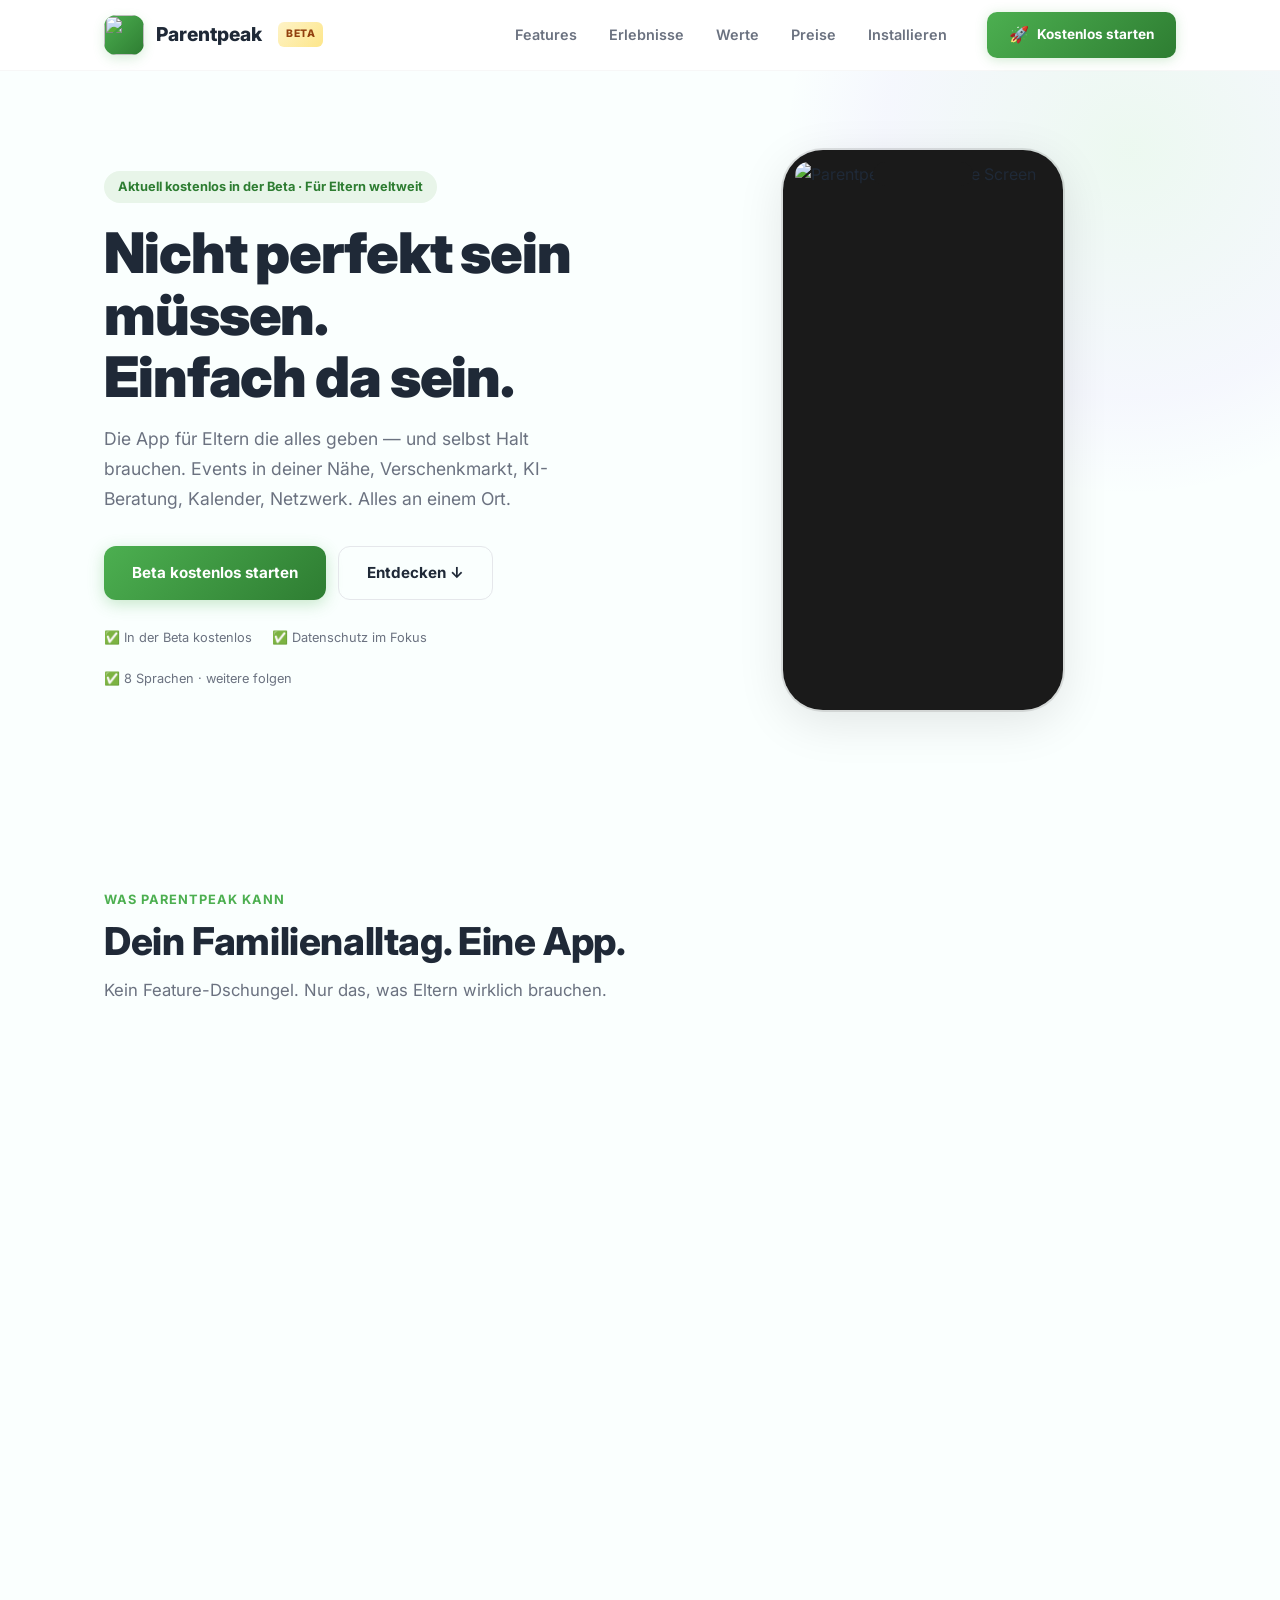
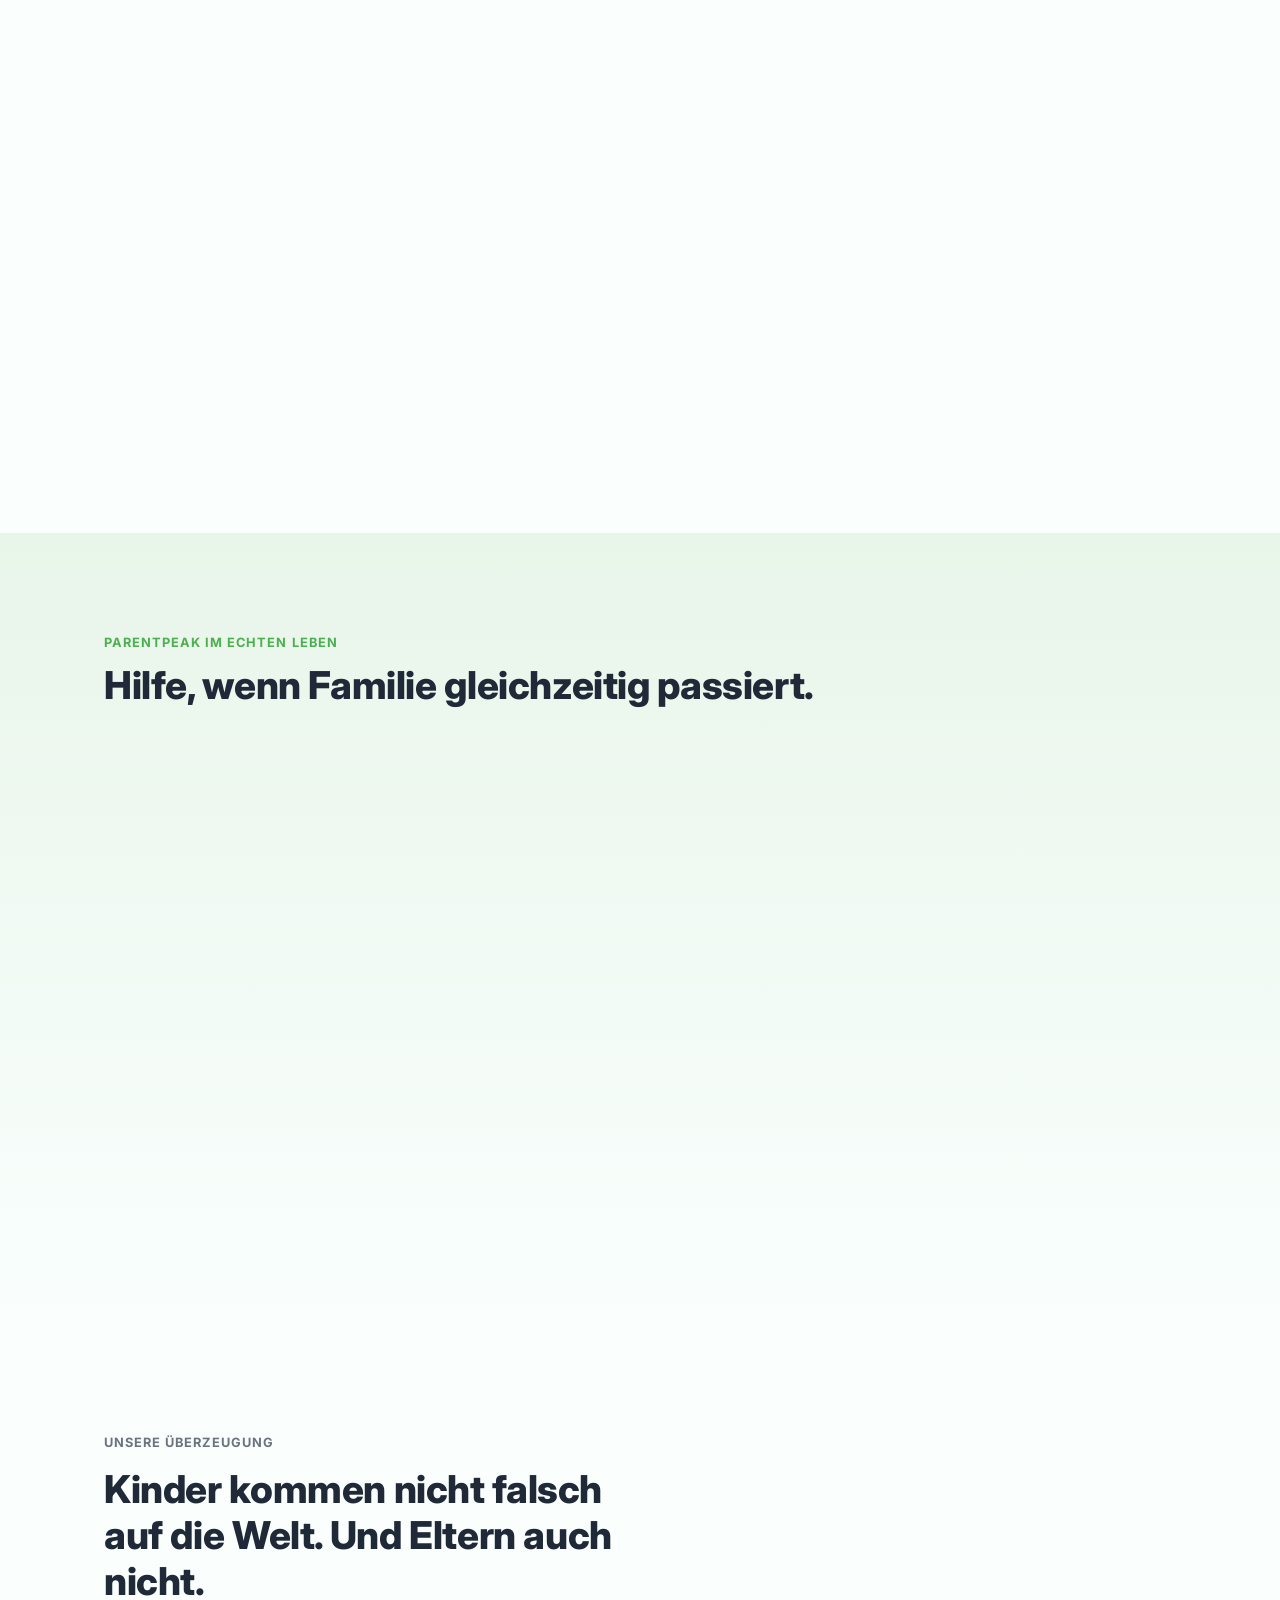
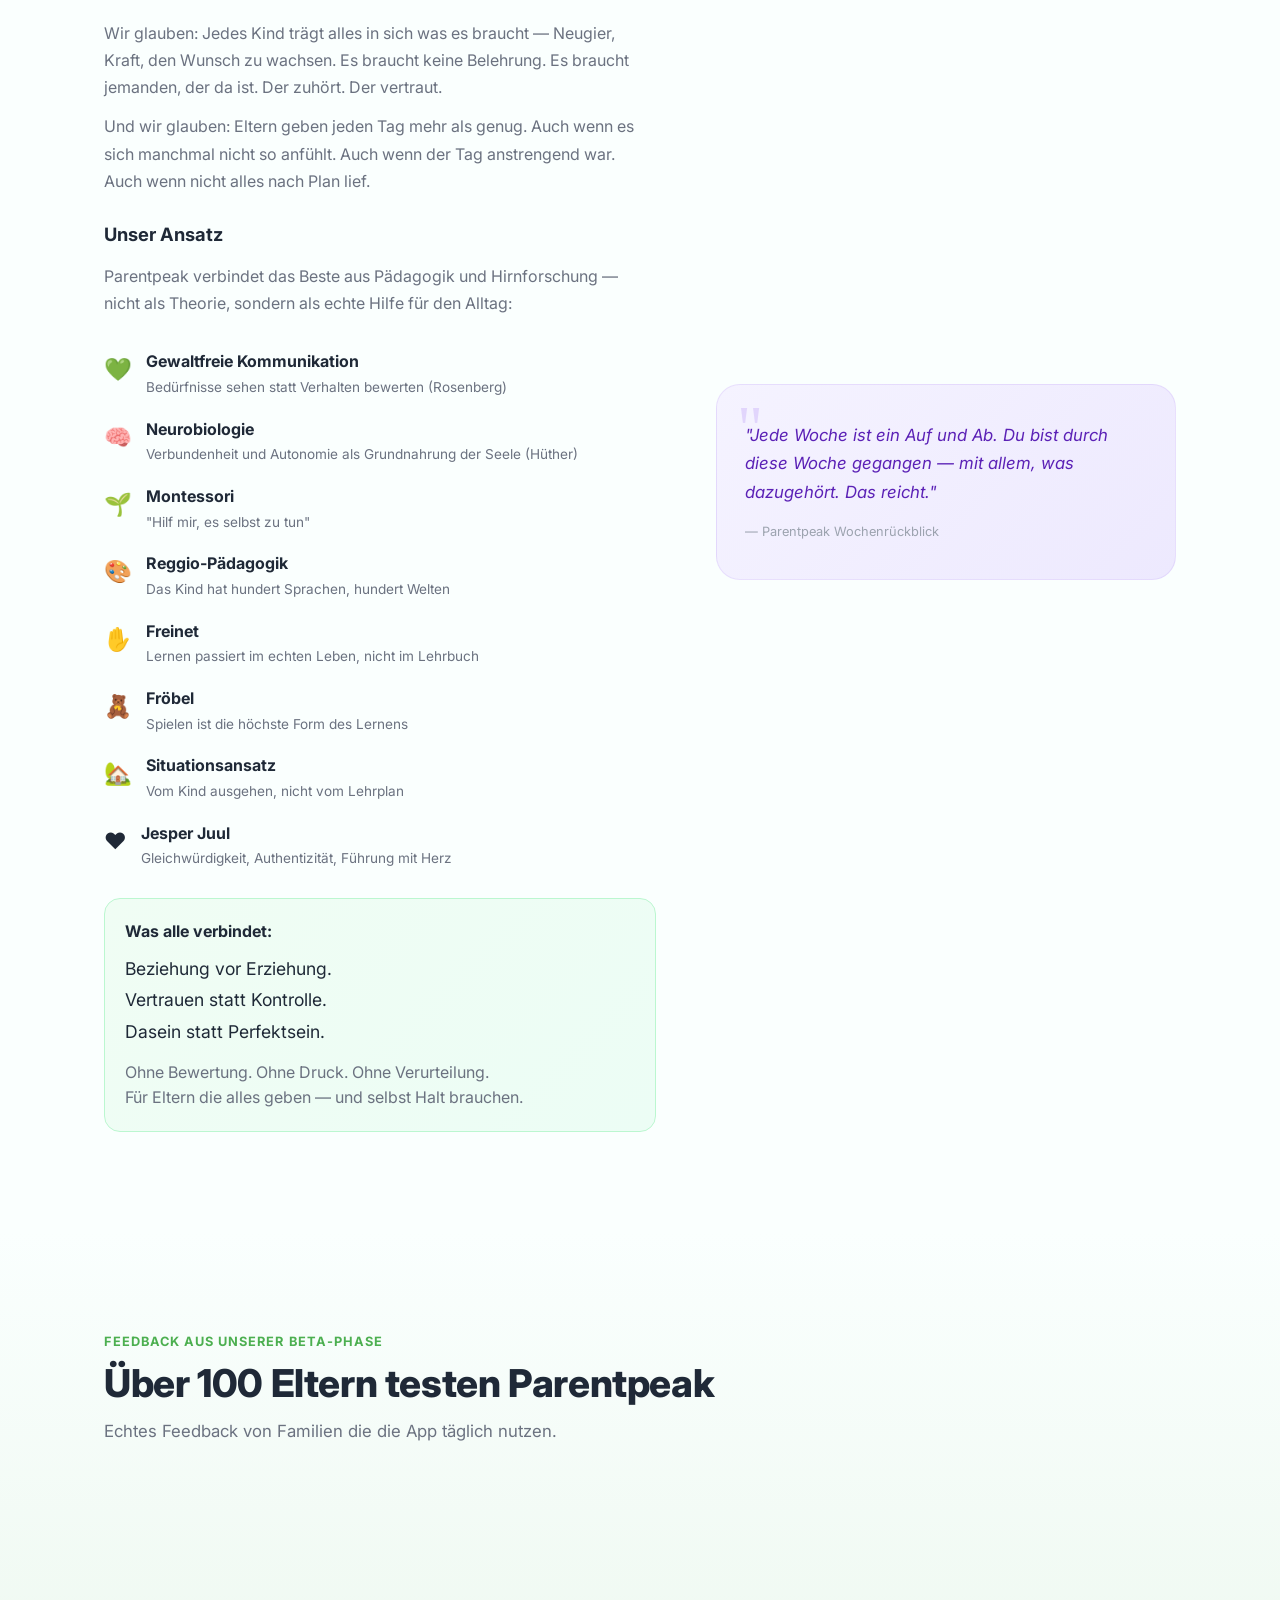
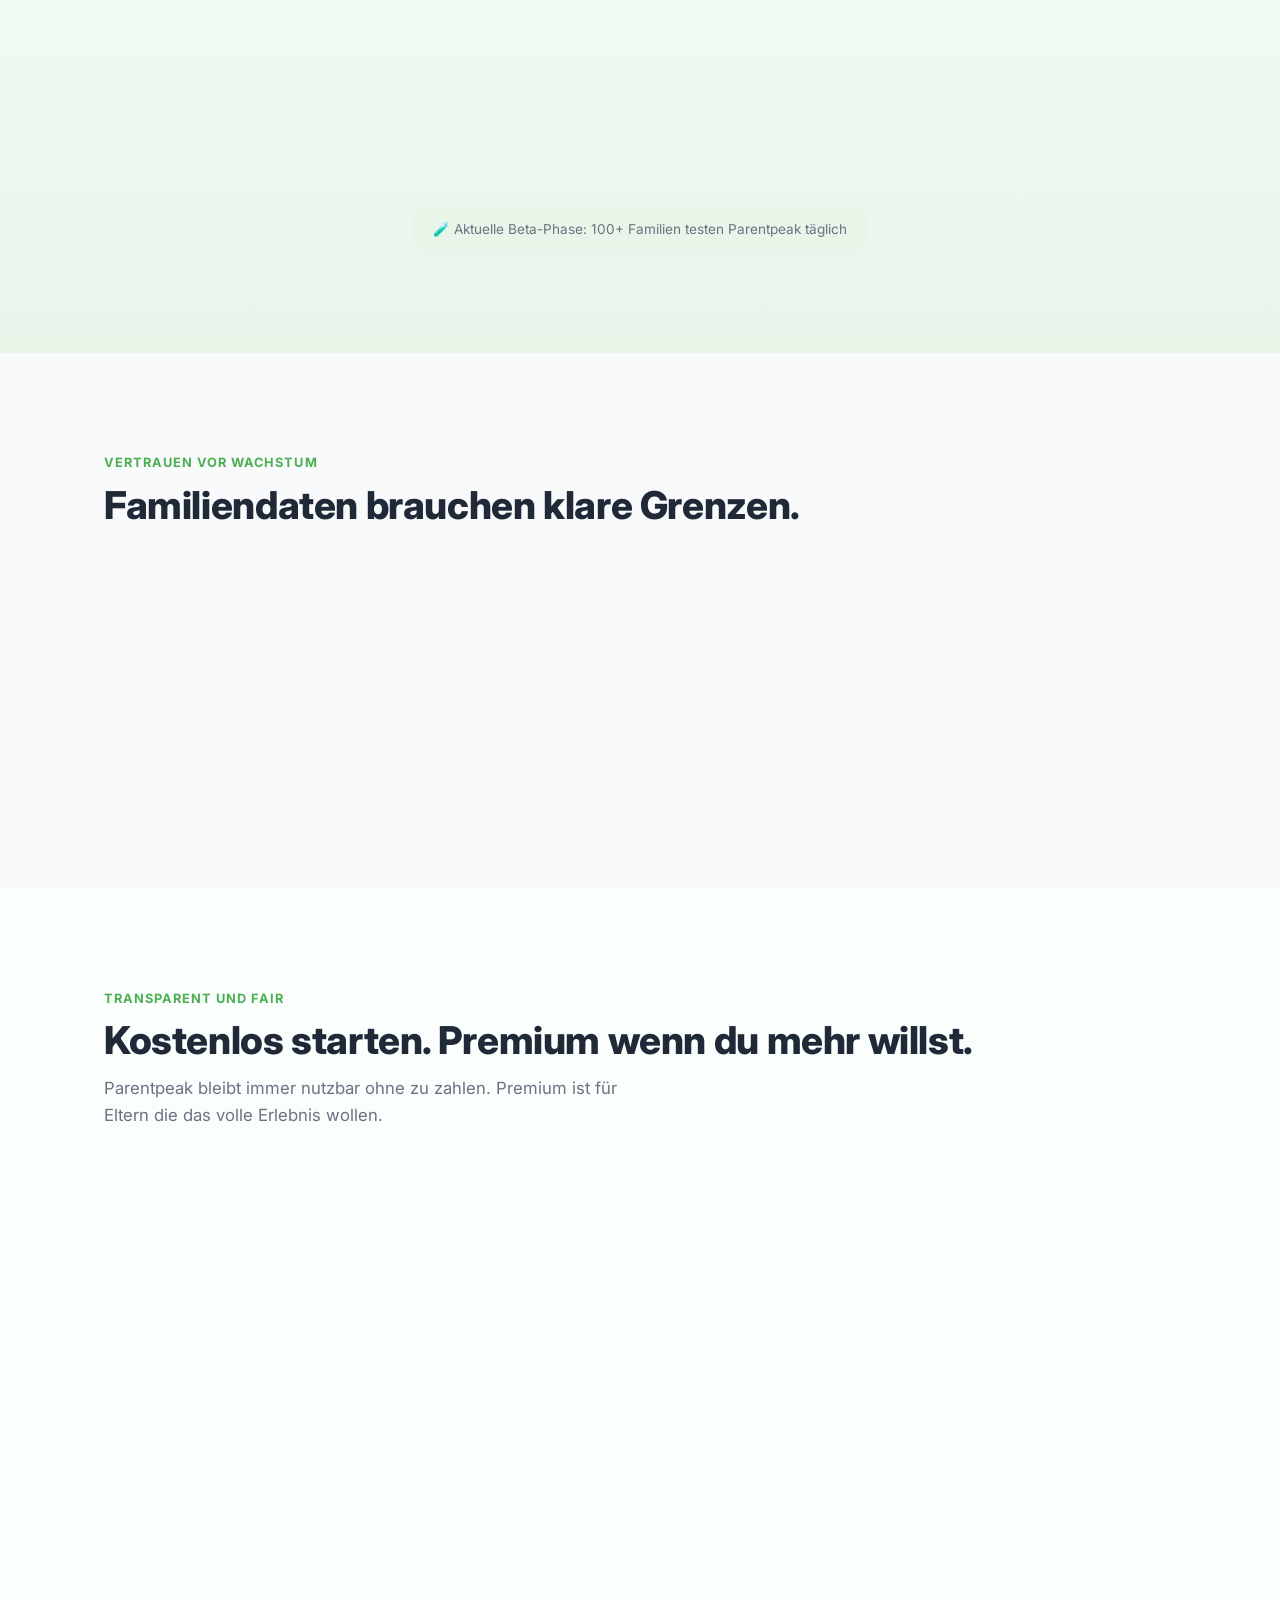
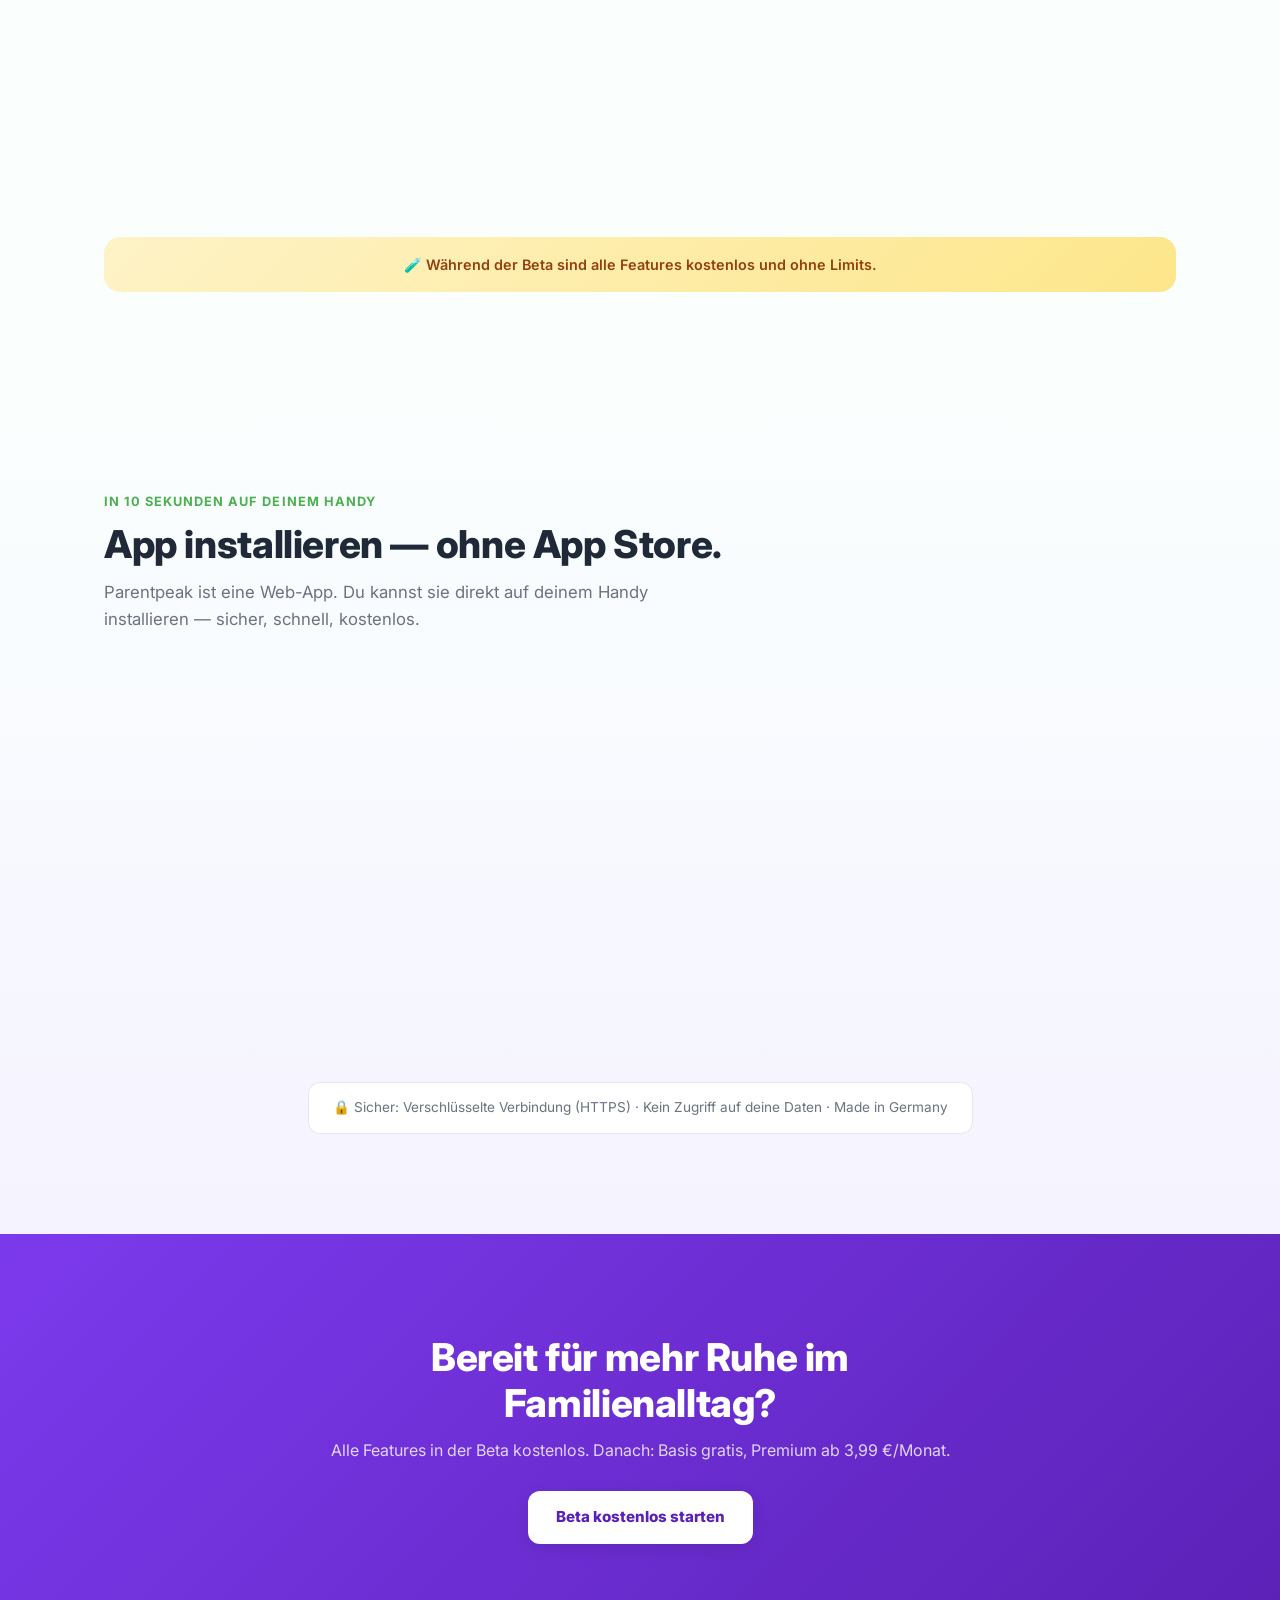
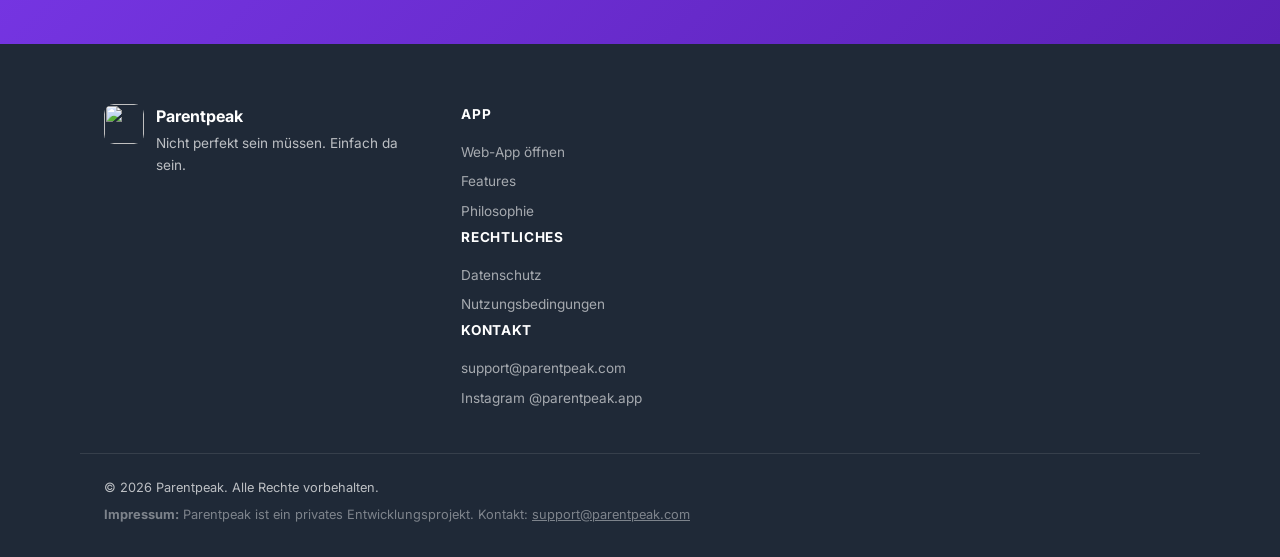
==== index.html @ d7c01f4b "content: 8 languages, add Ruhe & Rituale feature, drop Anbieter plan - Languages: 28 -> 8 (with 'wei" ====
<!DOCTYPE html>
<html lang="de">
<head>
  <meta charset="UTF-8">
  <meta name="viewport" content="width=device-width, initial-scale=1.0">
  <meta name="theme-color" content="#4CAF50">
  <meta name="description" content="Parentpeak — die App für Eltern. Events in deiner Nähe, Verschenkmarkt, KI-Beratung, Kalender und mehr. Aktuell kostenlos in der Beta.">
  <meta property="og:type" content="website">
  <meta property="og:locale" content="de_DE">
  <meta property="og:title" content="Parentpeak — Nicht perfekt sein müssen. Einfach da sein.">
  <meta property="og:description" content="Events in deiner Nähe, Verschenkmarkt, KI-Beratung, Kalender und mehr. Aktuell kostenlos in der Beta.">
  <meta property="og:url" content="https://parentpeak.com/">
  <meta property="og:image" content="https://parentpeak.com/assets/og-image.png">
  <meta property="og:image:width" content="1200">
  <meta property="og:image:height" content="630">
  <meta name="twitter:card" content="summary_large_image">
  <meta name="twitter:title" content="Parentpeak — Nicht perfekt sein müssen. Einfach da sein.">
  <meta name="twitter:description" content="Die App für Eltern. Events, Verschenkmarkt, KI-Beratung, Kalender. Kostenlos in der Beta.">
  <meta name="twitter:image" content="https://parentpeak.com/assets/og-image.png">
  <link rel="canonical" href="https://parentpeak.com/">
  <link rel="icon" href="assets/app-icon.png?v=3">
  <link rel="apple-touch-icon" href="assets/app-icon.png?v=3">
  <link rel="preconnect" href="https://fonts.googleapis.com">
  <link rel="preconnect" href="https://fonts.gstatic.com" crossorigin>
  <link rel="preload" href="https://fonts.googleapis.com/css2?family=Inter:wght@400;500;600;700;800;900&display=swap" as="style">
  <link href="https://fonts.googleapis.com/css2?family=Inter:wght@400;500;600;700;800;900&display=swap" rel="stylesheet">
  <link rel="stylesheet" href="style.css">
  <title>Parentpeak — Nicht perfekt sein müssen. Einfach da sein.</title>

  <!-- Structured Data: SoftwareApplication -->
  <script type="application/ld+json">
  {
    "@context": "https://schema.org",
    "@type": "SoftwareApplication",
    "name": "Parentpeak",
    "applicationCategory": "LifestyleApplication",
    "operatingSystem": "iOS, Android, Web",
    "offers": {
      "@type": "Offer",
      "price": "0",
      "priceCurrency": "EUR",
      "description": "In der Beta kostenlos"
    },
    "description": "Die App für Eltern — Events, Verschenkmarkt, KI-Beratung, Kalender, Netzwerk. Pädagogisch fundiert, in 8 Sprachen (weitere folgen).",
    "url": "https://parentpeak.com",
    "author": {
      "@type": "Person",
      "name": "Fatih Bucak"
    },
    "datePublished": "2026-01-01",
    "inLanguage": ["de", "en", "tr", "ku"],
    "screenshot": "https://parentpeak.com/assets/app-home.png"
  }
  </script>

  <!-- Structured Data: Organization -->
  <script type="application/ld+json">
  {
    "@context": "https://schema.org",
    "@type": "Organization",
    "name": "Parentpeak",
    "url": "https://parentpeak.com",
    "logo": "https://parentpeak.com/assets/app-icon.png",
    "contactPoint": {
      "@type": "ContactPoint",
      "email": "support@parentpeak.com",
      "contactType": "customer support"
    },
    "sameAs": [
      "https://instagram.com/parentpeak.app"
    ]
  }
  </script>
</head>
<body>
  <!-- Skip-Link for Accessibility -->
  <a href="#main-content" class="skip-link">Zum Inhalt springen</a>

  <!-- Noscript Fallback -->
  <noscript>
    <div class="noscript-banner">
      Diese Seite funktioniert am besten mit aktiviertem JavaScript. Alle Inhalte sind aber auch ohne JS sichtbar.
    </div>
  </noscript>

  <!-- Navigation -->
  <header class="nav" role="banner">
    <div class="nav-inner">
      <a href="#" class="nav-logo" aria-label="Parentpeak — Startseite">
        <div class="logo-icon">
          <img src="assets/app-icon.png" alt="" width="40" height="40" aria-hidden="true">
        </div>
        <span>Parentpeak</span>
        <span class="beta-badge" aria-label="Beta-Version">Beta</span>
      </a>
      <nav class="nav-links" aria-label="Hauptnavigation">
        <a href="#features">Features</a>
        <a href="#testimonials">Erlebnisse</a>
        <a href="#philosophie">Werte</a>
        <a href="#pricing">Preise</a>
        <a href="#installieren">Installieren</a>
      </nav>
      <div class="nav-actions">
        <a href="https://parentpeak.de" class="nav-cta" target="_blank" rel="noopener">
          <span class="cta-icon" aria-hidden="true">🚀</span>
          <span>Kostenlos starten</span>
        </a>
      </div>
      <button class="nav-toggle" aria-label="Menü öffnen" aria-expanded="false" aria-controls="mobile-menu">
        <span></span><span></span><span></span>
      </button>
    </div>
  </header>

  <!-- Mobile Menu -->
  <div class="mobile-menu" id="mobile-menu" role="navigation" aria-label="Mobile Navigation">
    <a href="#features">Features</a>
    <a href="#testimonials">Erlebnisse</a>
    <a href="#philosophie">Werte</a>
    <a href="#pricing">Preise</a>
    <a href="https://parentpeak.de" class="button button-primary" target="_blank" rel="noopener">
      <span aria-hidden="true">🚀</span>
      <span>Kostenlos starten</span>
    </a>
  </div>

  <!-- Main Content -->
  <main id="main-content">

  <!-- Hero -->
  <section class="hero" aria-labelledby="hero-heading">
    <div class="hero-bg" aria-hidden="true"></div>
    <div class="container hero-content">
      <div class="hero-text">
        <p class="hero-badge">Aktuell kostenlos in der Beta &middot; Für Eltern weltweit</p>
        <h1 id="hero-heading">Nicht perfekt sein müssen.<br>Einfach da sein.</h1>
        <p class="hero-sub">Die App für Eltern die alles geben — und selbst Halt brauchen. Events in deiner Nähe, Verschenkmarkt, KI-Beratung, Kalender, Netzwerk. Alles an einem Ort.</p>
        <div class="hero-buttons">
          <a href="https://parentpeak.de" class="button button-primary" target="_blank" rel="noopener">Beta kostenlos starten</a>
          <a href="#features" class="button button-ghost">Entdecken ↓</a>
        </div>
        <div class="hero-trust" aria-label="Vertrauens-Merkmale">
          <span>✅ In der Beta kostenlos</span>
          <span>✅ Datenschutz im Fokus</span>
          <span>✅ 8 Sprachen · weitere folgen</span>
        </div>
      </div>
      <div class="hero-visual">
        <div class="phone-mockup" aria-hidden="true">
          <div class="phone-notch"></div>
          <img src="assets/app-home.png" alt="Parentpeak App Home Screen" loading="eager" width="256" height="512">
        </div>
      </div>
    </div>
  </section>

  <!-- Features -->
  <section id="features" class="features" aria-labelledby="features-heading">
    <div class="container">
      <p class="section-eyebrow">Was Parentpeak kann</p>
      <h2 class="section-title" id="features-heading">Dein Familienalltag. Eine App.</h2>
      <p class="section-sub">Kein Feature-Dschungel. Nur das, was Eltern wirklich brauchen.</p>
      <div class="features-grid" role="list">
        <div class="feature-card feature-card--highlight" data-anim role="listitem">
          <div class="feature-icon" aria-hidden="true">🎉</div>
          <h3>Events & Aktivitäten</h3>
          <p>Echte Familien-Events in deiner Nähe — KI-gesteuert, standortbasiert, mit Entfernungsanzeige. Theater, Kurse, Spielplatz-Treffs.</p>
        </div>
        <div class="feature-card feature-card--highlight" data-anim role="listitem">
          <div class="feature-icon" aria-hidden="true">🎁</div>
          <h3>Verschenkmarkt</h3>
          <p>Kindersachen verschenken statt wegwerfen. Solidarisch, lokal, mit KI-Bilderkennung. Eltern helfen Eltern.</p>
        </div>
        <div class="feature-card" data-anim role="listitem">
          <div class="feature-icon" aria-hidden="true">🤖</div>
          <h3>KI-Elternberatung</h3>
          <p>Integrativer pädagogischer Ansatz: Hüther, GfK, Montessori, Reggio, Freinet, Fröbel und mehr.</p>
        </div>
        <div class="feature-card feature-card--highlight" data-anim role="listitem">
          <div class="feature-icon" aria-hidden="true">🌱</div>
          <h3>Impulse & Entwicklung</h3>
          <p>Tägliche Eltern-Impulse, Entwicklungs-Check für jedes Alter, Experten-Bibliothek mit Kathy Weber, Hüther & Co.</p>
        </div>
        <div class="feature-card" data-anim role="listitem">
          <div class="feature-icon" aria-hidden="true">🌙</div>
          <h3>Ruhe & Rituale</h3>
          <p>Sanfte Abendrituale, ein ruhiger Timer, eine Gute-Nacht-Geschichte und der Wochenrückblick — Momente zum Durchatmen.</p>
        </div>
        <div class="feature-card" data-anim role="listitem">
          <div class="feature-icon" aria-hidden="true">📅</div>
          <h3>Familienkalender</h3>
          <p>Termine, Feiertage, Schulferien — alles auf einen Blick. Mit Smart-Erinnerungen.</p>
        </div>
        <div class="feature-card" data-anim role="listitem">
          <div class="feature-icon" aria-hidden="true">🍳</div>
          <h3>Familien-Küche</h3>
          <p>Altersgerechte Rezepte per 1-Tap generiert. Mit Einkaufsliste und Kinder-Hits.</p>
        </div>
        <div class="feature-card" data-anim role="listitem">
          <div class="feature-icon" aria-hidden="true">👫</div>
          <h3>Eltern-Netzwerk</h3>
          <p>Spielfreunde finden, Kontakte knüpfen, gemeinsam wachsen. In deiner Nähe.</p>
        </div>
        <div class="feature-card" data-anim role="listitem">
          <div class="feature-icon" aria-hidden="true">💰</div>
          <h3>Familien-Geld</h3>
          <p>Kindergeld, Wohngeld, BuT — welche Leistungen stehen euch zu? Dein Wegweiser.</p>
        </div>
        <div class="feature-card" data-anim role="listitem">
          <div class="feature-icon" aria-hidden="true">📋</div>
          <h3>Familien-Zentrale</h3>
          <p>Einkaufsliste, To-do, Kind-Dossier. Organisation ohne Stress — in 3 Sekunden.</p>
        </div>
      </div>
    </div>
  </section>

  <!-- Alltag Section -->
  <section class="alltag" aria-labelledby="alltag-heading">
    <div class="container">
      <p class="section-eyebrow">Parentpeak im echten Leben</p>
      <h2 class="section-title" id="alltag-heading">Hilfe, wenn Familie gleichzeitig passiert.</h2>
      <div class="alltag-timeline" role="list">
        <div class="alltag-item" data-anim role="listitem">
          <div class="alltag-time">07:15</div>
          <div class="alltag-content">
            <h3>Der Morgen ist voll.</h3>
            <p>Kalender zeigt wer wohin muss. Einkaufsliste ist schon fertig. Pack-Reminder erinnert an die Schwimmsachen.</p>
          </div>
        </div>
        <div class="alltag-item" data-anim role="listitem">
          <div class="alltag-time">15:30</div>
          <div class="alltag-content">
            <h3>"Mama, warum darf ich das nicht?"</h3>
            <p>KI-Chat gibt dir in 10 Sekunden einen pädagogisch fundierten Satz den du so sagen kannst. Ohne Googlen, ohne schlechtes Gewissen.</p>
          </div>
        </div>
        <div class="alltag-item" data-anim role="listitem">
          <div class="alltag-time">18:00</div>
          <div class="alltag-content">
            <h3>"Was kochen wir?"</h3>
            <p>1 Tap → ein Rezept das dein 3-Jähriger isst. Mit Zutaten die du schon hast. In 25 Minuten fertig.</p>
          </div>
        </div>
        <div class="alltag-item" data-anim role="listitem">
          <div class="alltag-time">21:00</div>
          <div class="alltag-content">
            <h3>Kind schläft. Du atmest aus.</h3>
            <p>Wochenrückblick: Wie war deine Woche? Was lief gut? Die KI gibt dir eine warme, ehrliche Rückmeldung.</p>
          </div>
        </div>
      </div>
    </div>
  </section>

  <!-- Philosophie -->
  <section id="philosophie" class="philosophie" aria-labelledby="philosophie-heading">
    <div class="container philosophie-inner">
      <div class="philosophie-text">
        <p class="section-eyebrow">Unsere Überzeugung</p>
        <h2 id="philosophie-heading">Kinder kommen nicht falsch auf die Welt. Und Eltern auch nicht.</h2>
        <p>Wir glauben: Jedes Kind trägt alles in sich was es braucht — Neugier, Kraft, den Wunsch zu wachsen. Es braucht keine Belehrung. Es braucht jemanden, der da ist. Der zuhört. Der vertraut.</p>
        <p>Und wir glauben: Eltern geben jeden Tag mehr als genug. Auch wenn es sich manchmal nicht so anfühlt. Auch wenn der Tag anstrengend war. Auch wenn nicht alles nach Plan lief.</p>

        <h3 class="philosophie-approach-title">Unser Ansatz</h3>
        <p>Parentpeak verbindet das Beste aus Pädagogik und Hirnforschung — nicht als Theorie, sondern als echte Hilfe für den Alltag:</p>

        <div class="philosophie-values">
          <div class="value-item">
            <span aria-hidden="true">💚</span>
            <div>
              <strong>Gewaltfreie Kommunikation</strong>
              <p>Bedürfnisse sehen statt Verhalten bewerten (Rosenberg)</p>
            </div>
          </div>
          <div class="value-item">
            <span aria-hidden="true">🧠</span>
            <div>
              <strong>Neurobiologie</strong>
              <p>Verbundenheit und Autonomie als Grundnahrung der Seele (Hüther)</p>
            </div>
          </div>
          <div class="value-item">
            <span aria-hidden="true">🌱</span>
            <div>
              <strong>Montessori</strong>
              <p>"Hilf mir, es selbst zu tun"</p>
            </div>
          </div>
          <div class="value-item">
            <span aria-hidden="true">🎨</span>
            <div>
              <strong>Reggio-Pädagogik</strong>
              <p>Das Kind hat hundert Sprachen, hundert Welten</p>
            </div>
          </div>
          <div class="value-item">
            <span aria-hidden="true">✋</span>
            <div>
              <strong>Freinet</strong>
              <p>Lernen passiert im echten Leben, nicht im Lehrbuch</p>
            </div>
          </div>
          <div class="value-item">
            <span aria-hidden="true">🧸</span>
            <div>
              <strong>Fröbel</strong>
              <p>Spielen ist die höchste Form des Lernens</p>
            </div>
          </div>
          <div class="value-item">
            <span aria-hidden="true">🏡</span>
            <div>
              <strong>Situationsansatz</strong>
              <p>Vom Kind ausgehen, nicht vom Lehrplan</p>
            </div>
          </div>
          <div class="value-item">
            <span aria-hidden="true">❤️</span>
            <div>
              <strong>Jesper Juul</strong>
              <p>Gleichwürdigkeit, Authentizität, Führung mit Herz</p>
            </div>
          </div>
        </div>

        <div class="philosophie-summary-box">
          <p class="philosophie-summary-box__title">Was alle verbindet:</p>
          <p class="philosophie-summary-box__body">Beziehung vor Erziehung.<br>Vertrauen statt Kontrolle.<br>Dasein statt Perfektsein.</p>
          <p class="philosophie-summary-box__footer">Ohne Bewertung. Ohne Druck. Ohne Verurteilung.<br>Für Eltern die alles geben — und selbst Halt brauchen.</p>
        </div>
      </div>
      <div class="philosophie-visual">
        <div class="quote-card">
          <p>"Jede Woche ist ein Auf und Ab. Du bist durch diese Woche gegangen — mit allem, was dazugehört. Das reicht."</p>
          <span>— Parentpeak Wochenrückblick</span>
        </div>
      </div>
    </div>
  </section>

  <!-- Testimonials -->
  <section id="testimonials" class="testimonials" aria-labelledby="testimonials-heading">
    <div class="container">
      <p class="section-eyebrow">Feedback aus unserer Beta-Phase</p>
      <h2 class="section-title" id="testimonials-heading">Über 100 Eltern testen Parentpeak</h2>
      <p class="section-sub">Echtes Feedback von Familien die die App täglich nutzen.</p>
      <div class="testimonials-grid" role="list">
        <div class="testimonial-card" data-anim role="listitem">
          <div class="testimonial-badge">Beta-Feedback</div>
          <blockquote class="testimonial-text">"Die KI-Elternberatung ist genau das was ich gebraucht habe. Endlich Tipps die nicht belehren, sondern wirklich helfen."</blockquote>
          <div class="testimonial-author">
            <span class="testimonial-name">— Beta-Testerin</span>
            <span class="testimonial-role">Mama von 2 Kindern</span>
          </div>
        </div>
        <div class="testimonial-card" data-anim role="listitem">
          <div class="testimonial-badge">Beta-Feedback</div>
          <blockquote class="testimonial-text">"Der Familienkalender hat uns als Familie so viel Zeit gespart. Alle sind auf dem gleichen Stand, keine Diskussionen mehr."</blockquote>
          <div class="testimonial-author">
            <span class="testimonial-name">— Beta-Tester</span>
            <span class="testimonial-role">Papa von 3 Kindern</span>
          </div>
        </div>
        <div class="testimonial-card" data-anim role="listitem">
          <div class="testimonial-badge">Beta-Feedback</div>
          <blockquote class="testimonial-text">"Die Rezept-Funktion ist genial. 'Was kochen wir?' war jeden Abend Stress. Jetzt kriege ich Vorschläge die meine Kinder wirklich essen."</blockquote>
          <div class="testimonial-author">
            <span class="testimonial-name">— Beta-Testerin</span>
            <span class="testimonial-role">Mama von 1 Kind</span>
          </div>
        </div>
      </div>
      <div class="testimonials-footer">
        <p class="testimonials-note">🧪 Aktuelle Beta-Phase: 100+ Familien testen Parentpeak täglich</p>
      </div>
    </div>
  </section>

  <!-- Sicherheit -->
  <section id="sicherheit" class="sicherheit" aria-labelledby="sicherheit-heading">
    <div class="container">
      <p class="section-eyebrow">Vertrauen vor Wachstum</p>
      <h2 class="section-title" id="sicherheit-heading">Familiendaten brauchen klare Grenzen.</h2>
      <div class="sicherheit-grid" role="list">
        <div class="sicherheit-item" data-anim role="listitem">
          <div class="sicherheit-icon" aria-hidden="true">🛡️</div>
          <strong>Datenschutz im Fokus</strong>
          <p>Privacy by Design. So wenig Daten wie möglich.</p>
        </div>
        <div class="sicherheit-item" data-anim role="listitem">
          <div class="sicherheit-icon" aria-hidden="true">🚫</div>
          <strong>Kein Tracking</strong>
          <p>Keine Werbeprofile. Kein Verkauf an Dritte. Premium = werbefrei.</p>
        </div>
        <div class="sicherheit-item" data-anim role="listitem">
          <div class="sicherheit-icon" aria-hidden="true">🤖</div>
          <strong>KI transparent</strong>
          <p>Wo KI eingesetzt wird, zeigen wir es. KI-Antworten ersetzen keine Fachberatung.</p>
        </div>
        <div class="sicherheit-item" data-anim role="listitem">
          <div class="sicherheit-icon" aria-hidden="true">🇩🇪</div>
          <strong>Made in Germany</strong>
          <p>Entwickelt in Deutschland. Für Familien weltweit.</p>
        </div>
      </div>
    </div>
  </section>

  <!-- Pricing -->
  <section id="pricing" class="pricing" aria-labelledby="pricing-heading">
    <div class="container">
      <p class="section-eyebrow">Transparent und fair</p>
      <h2 class="section-title" id="pricing-heading">Kostenlos starten. Premium wenn du mehr willst.</h2>
      <p class="section-sub">Parentpeak bleibt immer nutzbar ohne zu zahlen. Premium ist für Eltern die das volle Erlebnis wollen.</p>
      <div class="pricing-grid" role="list">
        <div class="pricing-card" data-anim role="listitem">
          <div class="pricing-header">
            <h3>Free</h3>
            <div class="pricing-price">0 €</div>
            <p class="pricing-period">Für immer kostenlos</p>
          </div>
          <ul class="pricing-features">
            <li>✅ 3 Events pro Woche entdecken</li>
            <li>✅ Verschenkmarkt unbegrenzt</li>
            <li>✅ KI-Beratung (3 Fragen/Tag)</li>
            <li>✅ Familienkalender</li>
            <li>✅ Eltern-Netzwerk (3 Kontakte/Monat)</li>
            <li>✅ Familien-Geld Übersicht</li>
            <li>✅ 1 Rezept pro Tag</li>
          </ul>
          <a href="https://parentpeak.de" class="button button-ghost" target="_blank" rel="noopener">Kostenlos starten</a>
        </div>
        <div class="pricing-card pricing-card--premium" data-anim role="listitem">
          <div class="pricing-badge">Beliebt</div>
          <div class="pricing-header">
            <h3>Premium</h3>
            <div class="pricing-price">3,99 €</div>
            <p class="pricing-period">pro Monat &middot; oder 34,99 €/Jahr</p>
          </div>
          <ul class="pricing-features">
            <li>✅ <strong>Alle Events unbegrenzt</strong></li>
            <li>✅ <strong>Push-Alerts für neue Events</strong></li>
            <li>✅ <strong>KI-Beratung unlimited</strong></li>
            <li>✅ <strong>Rezepte unlimited + Mealplan</strong></li>
            <li>✅ <strong>Eltern-Netzwerk unbegrenzt + Radar</strong></li>
            <li>✅ <strong>Familien-Geld: "Was steht MIR zu?"</strong></li>
            <li>✅ <strong>Kalender-Sync (Apple/Google)</strong></li>
            <li>✅ <strong>Komplett werbefrei</strong></li>
            <li>✅ Alles aus Free inklusive</li>
          </ul>
          <a href="https://parentpeak.de" class="button button-primary" target="_blank" rel="noopener">30 Tage kostenlos testen</a>
        </div>
      </div>
      <p class="pricing-note">🧪 Während der Beta sind alle Features kostenlos und ohne Limits.</p>
    </div>
  </section>

  <!-- Install PWA Section -->
  <section id="installieren" class="install-section" aria-labelledby="install-heading">
    <div class="container">
      <p class="section-eyebrow">In 10 Sekunden auf deinem Handy</p>
      <h2 class="section-title" id="install-heading">App installieren — ohne App Store.</h2>
      <p class="section-sub">Parentpeak ist eine Web-App. Du kannst sie direkt auf deinem Handy installieren — sicher, schnell, kostenlos.</p>
      <div class="install-grid">
        <div class="install-card" data-anim>
          <div class="install-icon" aria-hidden="true">🤖</div>
          <h3>Android</h3>
          <ol class="install-steps">
            <li>Öffne <a href="https://parentpeak.de" target="_blank" rel="noopener">parentpeak.de</a> in Chrome</li>
            <li>Tippe auf das Menü (⋮) oben rechts</li>
            <li>Wähle <strong>„App installieren"</strong></li>
            <li>Fertig — die App ist auf deinem Startbildschirm!</li>
          </ol>
        </div>
        <div class="install-card" data-anim>
          <div class="install-icon" aria-hidden="true">🍎</div>
          <h3>iPhone</h3>
          <ol class="install-steps">
            <li>Öffne <a href="https://parentpeak.de" target="_blank" rel="noopener">parentpeak.de</a> in Safari</li>
            <li>Tippe auf den Teilen-Button (⬆️)</li>
            <li>Wähle <strong>„Zum Home-Bildschirm"</strong></li>
            <li>Fertig — die App ist auf deinem Startbildschirm!</li>
          </ol>
        </div>
      </div>
      <div class="install-trust">
        <p>🔒 Sicher: Verschlüsselte Verbindung (HTTPS) · Kein Zugriff auf deine Daten · Made in Germany</p>
      </div>
    </div>
  </section>

  <!-- CTA -->
  <section class="final-cta" aria-labelledby="cta-heading">
    <div class="container final-cta-inner">
      <h2 id="cta-heading">Bereit für mehr Ruhe im Familienalltag?</h2>
      <p>Alle Features in der Beta kostenlos. Danach: Basis gratis, Premium ab 3,99 €/Monat.</p>
      <a href="https://parentpeak.de" class="button button-light" target="_blank" rel="noopener">Beta kostenlos starten</a>
    </div>
  </section>

  </main>

  <!-- Footer -->
  <footer class="footer" role="contentinfo">
    <div class="container footer-inner">
      <div class="footer-brand">
        <img src="assets/app-icon.png" alt="" width="40" height="40" aria-hidden="true">
        <div>
          <strong>Parentpeak</strong>
          <p>Nicht perfekt sein müssen. Einfach da sein.</p>
        </div>
      </div>
      <div class="footer-links">
        <div>
          <h4>App</h4>
          <a href="https://parentpeak.de" target="_blank" rel="noopener">Web-App öffnen</a>
          <a href="#features">Features</a>
          <a href="#philosophie">Philosophie</a>
        </div>
        <div>
          <h4>Rechtliches</h4>
          <a href="https://parentpeak.de/privacy" target="_blank" rel="noopener">Datenschutz</a>
          <a href="https://parentpeak.de/terms" target="_blank" rel="noopener">Nutzungsbedingungen</a>
        </div>
        <div>
          <h4>Kontakt</h4>
          <a href="mailto:support@parentpeak.com">support@parentpeak.com</a>
          <a href="https://instagram.com/parentpeak.app" target="_blank" rel="noopener">Instagram @parentpeak.app</a>
        </div>
      </div>
    </div>
    <div class="container footer-bottom">
      <p>&copy; 2026 Parentpeak. Alle Rechte vorbehalten.</p>
      <p class="footer-impressum"><strong>Impressum:</strong> Parentpeak ist ein privates Entwicklungsprojekt. Kontakt: <a href="mailto:support@parentpeak.com">support@parentpeak.com</a></p>
    </div>
  </footer>

  <script src="script.js" defer></script>
</body>
</html>
---- style.css ----
/* ═══════════════════════════════════════════════════════════════════════════
   ParentPeak — Website Styles
   Modern, warm, elternfreundlich. Green/Purple Brand.
   ═══════════════════════════════════════════════════════════════════════════ */

:root {
  --green: #4CAF50;
  --green-dark: #2E7D32;
  --green-light: #E8F5E9;
  --purple: #7C3AED;
  --purple-dark: #5B21B6;
  --purple-light: #F5F3FF;
  --text: #1F2937;
  --text-light: #6B7280;
  --text-lighter: #9CA3AF;
  --bg: #FAFFFE;
  --white: #ffffff;
  --radius: 16px;
  --radius-lg: 24px;
  --shadow: 0 4px 24px rgba(0,0,0,0.06);
  --shadow-lg: 0 12px 48px rgba(0,0,0,0.1);
  --transition: 0.3s cubic-bezier(0.4, 0, 0.2, 1);
}

* { margin: 0; padding: 0; box-sizing: border-box; }

html {
  scroll-behavior: smooth;
  -webkit-text-size-adjust: 100%;
}

body {
  font-family: 'Inter', -apple-system, BlinkMacSystemFont, sans-serif;
  color: var(--text);
  background: var(--bg);
  line-height: 1.6;
  overflow-x: hidden;
}

.container {
  max-width: 1120px;
  margin: 0 auto;
  padding: 0 24px;
}

/* ─── Typography ──────────────────────────────────────────────────────────── */

h1 { font-size: clamp(2.2rem, 5vw, 3.5rem); font-weight: 900; line-height: 1.1; letter-spacing: -0.02em; }
h2 { font-size: clamp(1.6rem, 3.5vw, 2.4rem); font-weight: 800; line-height: 1.2; letter-spacing: -0.01em; }
h3 { font-size: 1.15rem; font-weight: 700; line-height: 1.3; }

.section-eyebrow {
  font-size: 0.8rem;
  font-weight: 700;
  text-transform: uppercase;
  letter-spacing: 0.08em;
  color: var(--green);
  margin-bottom: 8px;
}

.section-title { margin-bottom: 12px; }
.section-sub { color: var(--text-light); font-size: 1.05rem; max-width: 560px; }

/* ─── Buttons ─────────────────────────────────────────────────────────────── */

.button {
  display: inline-flex;
  align-items: center;
  gap: 8px;
  padding: 14px 28px;
  border-radius: 12px;
  font-weight: 700;
  font-size: 0.95rem;
  text-decoration: none;
  transition: var(--transition);
  border: none;
  cursor: pointer;
}

.button-primary {
  background: linear-gradient(135deg, var(--green), var(--green-dark));
  color: white;
  box-shadow: 0 4px 16px rgba(76, 175, 80, 0.3);
}
.button-primary:hover {
  transform: translateY(-2px);
  box-shadow: 0 8px 24px rgba(76, 175, 80, 0.4);
}

.button-ghost {
  background: transparent;
  color: var(--text);
  border: 1.5px solid #E5E7EB;
}
.button-ghost:hover {
  border-color: var(--green);
  color: var(--green);
}

.button-light {
  background: white;
  color: var(--purple-dark);
  font-weight: 800;
  box-shadow: 0 4px 16px rgba(0,0,0,0.1);
}
.button-light:hover {
  transform: translateY(-2px);
  box-shadow: 0 8px 24px rgba(0,0,0,0.15);
}

/* ─── Navigation ──────────────────────────────────────────────────────────── */

.nav {
  position: fixed;
  top: 0;
  left: 0;
  right: 0;
  z-index: 100;
  background: rgba(255,255,255,0.95);
  backdrop-filter: blur(20px);
  -webkit-backdrop-filter: blur(20px);
  border-bottom: 1px solid rgba(0,0,0,0.03);
  transition: all 0.3s ease;
}

.nav-inner {
  max-width: 1120px;
  margin: 0 auto;
  padding: 12px 24px;
  display: flex;
  align-items: center;
  gap: 40px;
}

.nav-logo {
  display: flex;
  align-items: center;
  gap: 12px;
  text-decoration: none;
  font-weight: 800;
  font-size: 1.2rem;
  color: var(--text);
  transition: var(--transition);
}
.nav-logo:hover { transform: scale(1.02); }

.logo-icon {
  width: 40px;
  height: 40px;
  background: linear-gradient(135deg, var(--green), var(--green-dark));
  border-radius: 12px;
  display: flex;
  align-items: center;
  justify-content: center;
  box-shadow: 0 4px 12px rgba(76, 175, 80, 0.2);
  overflow: hidden;
}

.logo-icon img {
  width: 100%;
  height: 100%;
  object-fit: cover;
  border-radius: 12px;
}

.beta-badge {
  background: linear-gradient(135deg, #FEF3C7, #FDE68A);
  color: #92400E;
  font-size: 0.65rem;
  font-weight: 800;
  padding: 4px 8px;
  border-radius: 6px;
  text-transform: uppercase;
  letter-spacing: 0.05em;
  margin-left: 4px;
}

.nav-links {
  display: flex;
  gap: 32px;
  margin-left: auto;
}
.nav-links a {
  text-decoration: none;
  color: var(--text-light);
  font-weight: 600;
  font-size: 0.9rem;
  transition: var(--transition);
  position: relative;
}
.nav-links a:hover { color: var(--green); }
.nav-links a::after {
  content: '';
  position: absolute;
  bottom: -4px;
  left: 0;
  width: 0;
  height: 2px;
  background: var(--green);
  transition: width 0.3s ease;
}
.nav-links a:hover::after { width: 100%; }

.nav-actions {
  display: flex;
  align-items: center;
}

.nav-cta {
  display: inline-flex;
  align-items: center;
  gap: 8px;
  padding: 12px 24px;
  background: linear-gradient(135deg, var(--green), var(--green-dark));
  color: white;
  border-radius: 12px;
  text-decoration: none;
  font-weight: 700;
  font-size: 0.9rem;
  transition: var(--transition);
  box-shadow: 0 4px 16px rgba(76, 175, 80, 0.3);
}
.nav-cta:hover {
  transform: translateY(-2px);
  box-shadow: 0 8px 24px rgba(76, 175, 80, 0.4);
}

.cta-icon {
  font-size: 1rem;
}

.nav-cta {
  padding: 10px 22px;
  background: linear-gradient(135deg, var(--green), var(--green-dark));
  color: white;
  border-radius: 10px;
  text-decoration: none;
  font-weight: 700;
  font-size: 0.85rem;
  transition: var(--transition);
  box-shadow: 0 2px 12px rgba(76,175,80,0.25);
}
.nav-cta:hover { transform: translateY(-1px); box-shadow: 0 4px 16px rgba(76,175,80,0.35); }

.nav-toggle {
  display: none;
  flex-direction: column;
  gap: 4px;
  background: none;
  border: none;
  cursor: pointer;
  padding: 8px;
  margin-left: auto;
  border-radius: 8px;
  transition: var(--transition);
}
.nav-toggle:hover { background: rgba(0,0,0,0.05); }
.nav-toggle span {
  width: 20px;
  height: 2px;
  background: var(--text);
  border-radius: 2px;
  transition: var(--transition);
}

.mobile-menu {
  display: none;
  position: fixed;
  top: 70px;
  left: 0;
  right: 0;
  background: white;
  z-index: 99;
  padding: 24px;
  flex-direction: column;
  gap: 16px;
  box-shadow: var(--shadow-lg);
  border-top: 1px solid rgba(0,0,0,0.05);
}
.mobile-menu.open { display: flex; }
.mobile-menu a {
  text-decoration: none;
  color: var(--text);
  font-weight: 600;
  font-size: 1rem;
  padding: 12px 0;
  border-bottom: 1px solid #F3F4F6;
  transition: var(--transition);
}
.mobile-menu a:hover { color: var(--green); padding-left: 8px; }

/* ─── Hero ────────────────────────────────────────────────────────────────── */

.hero {
  position: relative;
  padding: 150px 0 80px;
  overflow: hidden;
}

.hero-bg {
  position: absolute;
  top: -200px;
  right: -200px;
  width: 700px;
  height: 700px;
  background: radial-gradient(circle, rgba(76,175,80,0.08) 0%, rgba(124,58,237,0.04) 50%, transparent 70%);
  border-radius: 50%;
  animation: float 20s ease-in-out infinite;
}

@keyframes float {
  0%, 100% { transform: translate(0, 0) scale(1); }
  33% { transform: translate(-30px, 20px) scale(1.05); }
  66% { transform: translate(20px, -15px) scale(0.95); }
}

.hero-content {
  display: grid;
  grid-template-columns: 1fr 1fr;
  gap: 60px;
  align-items: center;
}

.hero-badge {
  display: inline-block;
  padding: 6px 14px;
  background: var(--green-light);
  color: var(--green-dark);
  border-radius: 20px;
  font-size: 0.8rem;
  font-weight: 700;
  margin-bottom: 20px;
}

.hero-sub {
  margin-top: 16px;
  font-size: 1.1rem;
  color: var(--text-light);
  max-width: 480px;
  line-height: 1.7;
}

.hero-buttons {
  display: flex;
  gap: 12px;
  margin-top: 32px;
  flex-wrap: wrap;
}

.hero-trust {
  display: flex;
  gap: 20px;
  margin-top: 28px;
  flex-wrap: wrap;
}
.hero-trust span {
  font-size: 0.8rem;
  color: var(--text-light);
}

/* Phone Mockup */
.hero-visual {
  display: flex;
  justify-content: center;
}

.phone-mockup {
  width: 280px;
  height: 560px;
  background: #1a1a1a;
  border-radius: 40px;
  padding: 12px;
  box-shadow: var(--shadow-lg), 0 0 0 2px rgba(0,0,0,0.1);
  position: relative;
  overflow: hidden;
  animation: phoneFloat 6s ease-in-out infinite;
}

@keyframes phoneFloat {
  0%, 100% { transform: translateY(0); }
  50% { transform: translateY(-8px); }
}

.phone-notch {
  position: absolute;
  top: 12px;
  left: 50%;
  transform: translateX(-50%);
  width: 100px;
  height: 24px;
  background: #1a1a1a;
  border-radius: 12px;
  z-index: 2;
}

.phone-mockup img {
  width: 100%;
  height: 100%;
  object-fit: cover;
  border-radius: 28px;
}

/* ─── Features ────────────────────────────────────────────────────────────── */

.features {
  padding: 100px 0;
}

.features-grid {
  display: grid;
  grid-template-columns: repeat(3, 1fr);
  gap: 20px;
  margin-top: 48px;
}

.feature-card {
  padding: 28px 24px;
  background: white;
  border-radius: var(--radius-lg);
  border: 1px solid #F3F4F6;
  transition: var(--transition);
  opacity: 0;
  transform: translateY(20px);
}
.feature-card.visible {
  opacity: 1;
  transform: translateY(0);
}
.feature-card:hover {
  transform: translateY(-4px);
  box-shadow: var(--shadow);
  border-color: var(--green-light);
}

.feature-icon {
  font-size: 2rem;
  margin-bottom: 14px;
}

.feature-card h3 { margin-bottom: 8px; }
.feature-card p { color: var(--text-light); font-size: 0.9rem; line-height: 1.6; }

/* ─── Alltag Timeline ─────────────────────────────────────────────────────── */

.alltag {
  padding: 100px 0;
  background: linear-gradient(180deg, var(--green-light) 0%, var(--bg) 100%);
}

.alltag-timeline {
  margin-top: 48px;
  display: flex;
  flex-direction: column;
  gap: 24px;
}

.alltag-item {
  display: flex;
  gap: 24px;
  align-items: flex-start;
  padding: 24px;
  background: white;
  border-radius: var(--radius-lg);
  box-shadow: var(--shadow);
  opacity: 0;
  transform: translateX(-20px);
  transition: var(--transition);
}
.alltag-item.visible {
  opacity: 1;
  transform: translateX(0);
}

.alltag-time {
  font-size: 0.85rem;
  font-weight: 800;
  color: var(--purple);
  background: var(--purple-light);
  padding: 8px 14px;
  border-radius: 10px;
  white-space: nowrap;
}

.alltag-content h3 { margin-bottom: 6px; }
.alltag-content p { color: var(--text-light); font-size: 0.9rem; }

/* ─── Philosophie ─────────────────────────────────────────────────────────── */

.philosophie {
  padding: 100px 0;
}

.philosophie-inner {
  display: grid;
  grid-template-columns: 1.2fr 1fr;
  gap: 60px;
  align-items: center;
}

.philosophie-text h2 { margin-bottom: 16px; }
.philosophie-text > p {
  color: var(--text-light);
  margin-bottom: 12px;
  line-height: 1.7;
}

.philosophie-values {
  margin-top: 32px;
  display: flex;
  flex-direction: column;
  gap: 18px;
}

.value-item {
  display: flex;
  gap: 14px;
  align-items: flex-start;
}
.value-item span { font-size: 1.4rem; flex-shrink: 0; margin-top: 2px; }
.value-item strong { display: block; margin-bottom: 2px; }
.value-item p { font-size: 0.85rem; color: var(--text-light); margin: 0; }

.quote-card {
  background: linear-gradient(135deg, var(--purple-light), #EDE9FE);
  border-radius: var(--radius-lg);
  padding: 36px 28px;
  border: 1px solid rgba(124,58,237,0.1);
  position: relative;
}
.quote-card::before {
  content: '"';
  position: absolute;
  top: 12px;
  left: 20px;
  font-size: 4rem;
  color: var(--purple);
  opacity: 0.15;
  font-family: serif;
  line-height: 1;
}
.quote-card p {
  font-size: 1.05rem;
  font-style: italic;
  line-height: 1.7;
  color: var(--purple-dark);
}
.quote-card span {
  display: block;
  margin-top: 16px;
  font-size: 0.8rem;
  color: var(--text-lighter);
  font-style: normal;
}

/* ─── Testimonials ─────────────────────────────────────────────────────────── */

.testimonials {
  padding: 100px 0;
  background: linear-gradient(180deg, var(--bg) 0%, var(--green-light) 100%);
}

.testimonials-grid {
  display: grid;
  grid-template-columns: repeat(3, 1fr);
  gap: 24px;
  margin-top: 48px;
}

.testimonial-card {
  background: white;
  padding: 32px 24px;
  border-radius: var(--radius-lg);
  border: 1px solid #F3F4F6;
  box-shadow: var(--shadow);
  opacity: 0;
  transform: translateY(20px);
  transition: var(--transition);
}
.testimonial-card.visible {
  opacity: 1;
  transform: translateY(0);
}
.testimonial-card:hover {
  transform: translateY(-4px);
  box-shadow: var(--shadow-lg);
}

.testimonial-badge {
  display: inline-block;
  padding: 4px 12px;
  background: var(--green-light);
  color: var(--green-dark);
  border-radius: 12px;
  font-size: 0.7rem;
  font-weight: 700;
  text-transform: uppercase;
  letter-spacing: 0.05em;
  margin-bottom: 16px;
}

.testimonial-text {
  font-size: 0.95rem;
  line-height: 1.7;
  color: var(--text);
  margin-bottom: 20px;
  font-style: italic;
}

.testimonial-author {
  display: flex;
  flex-direction: column;
  gap: 4px;
}

.testimonial-name {
  font-weight: 700;
  font-size: 0.95rem;
  color: var(--text);
}

.testimonial-role {
  font-size: 0.8rem;
  color: var(--text-light);
}

.testimonials-footer {
  margin-top: 32px;
  text-align: center;
}

.testimonials-note {
  font-size: 0.85rem;
  color: var(--text-light);
  background: var(--green-light);
  padding: 12px 20px;
  border-radius: 12px;
  display: inline-block;
}

/* ─── Sicherheit ──────────────────────────────────────────────────────────── */

.sicherheit {
  padding: 100px 0;
  background: #F9FAFB;
}

.sicherheit-grid {
  display: grid;
  grid-template-columns: repeat(4, 1fr);
  gap: 20px;
  margin-top: 48px;
}

.sicherheit-item {
  text-align: center;
  padding: 28px 18px;
  background: white;
  border-radius: var(--radius);
  border: 1px solid #F3F4F6;
  opacity: 0;
  transform: translateY(16px);
  transition: var(--transition);
}
.sicherheit-item.visible {
  opacity: 1;
  transform: translateY(0);
}

.sicherheit-icon { font-size: 2rem; margin-bottom: 12px; }
.sicherheit-item strong { display: block; margin-bottom: 6px; font-size: 0.95rem; }
.sicherheit-item p { font-size: 0.8rem; color: var(--text-light); }

/* ─── Final CTA ───────────────────────────────────────────────────────────── */

.final-cta {
  padding: 100px 0;
  background: linear-gradient(135deg, var(--purple), var(--purple-dark));
  text-align: center;
}

.final-cta-inner h2 {
  color: white;
  max-width: 560px;
  margin: 0 auto 12px;
}
.final-cta-inner p {
  color: rgba(255,255,255,0.8);
  margin-bottom: 28px;
}

/* ─── Footer ──────────────────────────────────────────────────────────────── */

.footer {
  padding: 60px 0 32px;
  background: var(--text);
  color: rgba(255,255,255,0.7);
}

.footer-inner {
  display: grid;
  grid-template-columns: 1.5fr repeat(3, 1fr);
  gap: 40px;
  padding-bottom: 40px;
  border-bottom: 1px solid rgba(255,255,255,0.1);
}

.footer-brand {
  display: flex;
  gap: 12px;
  align-items: flex-start;
}
.footer-brand img { border-radius: 10px; }
.footer-brand strong { color: white; display: block; margin-bottom: 4px; }
.footer-brand p { font-size: 0.85rem; }

.footer-links h4 {
  color: white;
  font-size: 0.85rem;
  margin-bottom: 12px;
  text-transform: uppercase;
  letter-spacing: 0.05em;
}
.footer-links a {
  display: block;
  color: rgba(255,255,255,0.6);
  text-decoration: none;
  font-size: 0.85rem;
  padding: 4px 0;
  transition: var(--transition);
}
.footer-links a:hover { color: var(--green); }

.footer-bottom {
  padding-top: 24px;
  font-size: 0.8rem;
  display: flex;
  flex-direction: column;
  gap: 6px;
}
.footer-impressum { opacity: 0.6; }
.footer-impressum a { color: rgba(255,255,255,0.7); }

/* ─── Animations ──────────────────────────────────────────────────────────── */

[data-anim] {
  opacity: 0;
  transform: translateY(20px);
  transition: opacity 0.6s ease, transform 0.6s ease;
}
[data-anim].visible {
  opacity: 1;
  transform: translateY(0);
}

/* ─── Responsive ──────────────────────────────────────────────────────────── */

@media (max-width: 900px) {
  .hero-content { grid-template-columns: 1fr; text-align: center; }
  .hero-text { order: 1; }
  .hero-visual { order: 0; margin-bottom: 20px; }
  .hero-sub { margin: 16px auto 0; }
  .hero-buttons { justify-content: center; }
  .hero-trust { justify-content: center; }

  .features-grid { grid-template-columns: repeat(2, 1fr); }

  .testimonials-grid { grid-template-columns: repeat(2, 1fr); }

  .philosophie-inner { grid-template-columns: 1fr; }
  .philosophie-visual { display: none; }

  .sicherheit-grid { grid-template-columns: repeat(2, 1fr); }

  .footer-inner { grid-template-columns: 1fr 1fr; }

  .phone-mockup { width: 220px; height: 440px; }

  .nav-actions { display: none; }
  .nav-toggle { display: flex; }
}

@media (max-width: 640px) {
  .nav-links, .nav-actions { display: none; }
  .nav-toggle { display: flex; }

  .hero { padding: 120px 0 60px; }
  .hero-content { gap: 32px; }
  h1 { font-size: 2rem; }

  .features-grid { grid-template-columns: 1fr; }
  .testimonials-grid { grid-template-columns: 1fr; }
  .sicherheit-grid { grid-template-columns: 1fr; }

  .alltag-item { flex-direction: column; gap: 12px; }
  .alltag-time { align-self: flex-start; }

  .footer-inner { grid-template-columns: 1fr; gap: 28px; }

  .phone-mockup { width: 180px; height: 360px; }
}


/* ═══════════════════════════════════════════════════════════════════════════
   Feature Card — Highlight Variant (Events & Verschenkmarkt)
   ═══════════════════════════════════════════════════════════════════════════ */

.feature-card--highlight {
  background: linear-gradient(135deg, var(--green-light), var(--purple-light));
  border: 2px solid var(--green);
  position: relative;
}

.feature-card--highlight::after {
  content: 'Beliebt';
  position: absolute;
  top: 12px;
  right: 12px;
  font-size: 0.65rem;
  font-weight: 700;
  letter-spacing: 0.5px;
  padding: 3px 8px;
  border-radius: 6px;
  background: var(--green);
  color: white;
  text-transform: uppercase;
}

/* ═══════════════════════════════════════════════════════════════════════════
   Pricing Section
   ═══════════════════════════════════════════════════════════════════════════ */

.pricing {
  padding: 100px 0;
  background: var(--bg);
}

.pricing-grid {
  display: grid;
  grid-template-columns: repeat(auto-fit, minmax(280px, 1fr));
  gap: 24px;
  margin-top: 48px;
  /* Two plans (Free + Premium): keep them centered and not overly wide. */
  max-width: 760px;
  margin-left: auto;
  margin-right: auto;
}

.pricing-card {
  background: var(--white);
  border-radius: var(--radius-lg);
  padding: 32px 28px;
  border: 1px solid #E5E7EB;
  display: flex;
  flex-direction: column;
  position: relative;
  transition: var(--transition);
}

.pricing-card:hover {
  transform: translateY(-4px);
  box-shadow: var(--shadow-lg);
}

.pricing-card--premium {
  border: 2px solid var(--purple);
  background: linear-gradient(180deg, var(--purple-light) 0%, var(--white) 40%);
  box-shadow: var(--shadow);
}

.pricing-badge {
  position: absolute;
  top: -12px;
  left: 50%;
  transform: translateX(-50%);
  background: var(--purple);
  color: white;
  font-size: 0.7rem;
  font-weight: 700;
  letter-spacing: 0.5px;
  padding: 4px 14px;
  border-radius: 20px;
  text-transform: uppercase;
}

.pricing-header {
  text-align: center;
  margin-bottom: 24px;
}

.pricing-header h3 {
  font-size: 1.3rem;
  font-weight: 800;
  margin-bottom: 8px;
  color: var(--text);
}

.pricing-price {
  font-size: 2.5rem;
  font-weight: 900;
  color: var(--text);
  line-height: 1;
}

.pricing-card--premium .pricing-price {
  color: var(--purple);
}

.pricing-period {
  font-size: 0.85rem;
  color: var(--text-light);
  margin-top: 4px;
}

.pricing-features {
  list-style: none;
  flex: 1;
  margin-bottom: 24px;
}

.pricing-features li {
  padding: 8px 0;
  font-size: 0.9rem;
  color: var(--text);
  border-bottom: 1px solid #F3F4F6;
}

.pricing-features li:last-child {
  border-bottom: none;
}

.pricing-note {
  text-align: center;
  margin-top: 32px;
  padding: 16px 24px;
  background: linear-gradient(135deg, #FEF3C7, #FDE68A);
  border-radius: var(--radius);
  font-size: 0.9rem;
  font-weight: 600;
  color: #92400E;
}

@media (max-width: 768px) {
  .pricing-grid {
    grid-template-columns: 1fr;
  }
}
/* ═══════════════════════════════════════════════════════════════════════════
   ParentPeak — Additional Styles (replaces inline styles)
   Append these to the end of style.css
   ═══════════════════════════════════════════════════════════════════════════ */

/* ─── Philosophie Section — Extracted from inline styles ──────────────────── */

.philosophie-approach-title {
  margin-top: 28px;
  margin-bottom: 16px;
}

.philosophie-summary-box {
  margin-top: 28px;
  padding: 20px;
  background: linear-gradient(135deg, #F0FDF4, #ECFDF5);
  border-radius: 16px;
  border: 1px solid #BBF7D0;
}

.philosophie-summary-box__title {
  font-weight: 700;
  margin-bottom: 8px;
}

.philosophie-summary-box__body {
  font-size: 1.1rem;
  line-height: 1.8;
}

.philosophie-summary-box__footer {
  margin-top: 12px;
  color: #6B7280;
}

/* ─── Skip to content (Accessibility) ────────────────────────────────────── */

.skip-link {
  position: absolute;
  top: -100%;
  left: 16px;
  z-index: 9999;
  padding: 12px 24px;
  background: var(--green);
  color: white;
  border-radius: 8px;
  font-weight: 700;
  text-decoration: none;
  transition: top 0.2s ease;
}

.skip-link:focus {
  top: 16px;
}

/* ─── Noscript fallback ───────────────────────────────────────────────────── */

.noscript-banner {
  background: #FEF3C7;
  color: #92400E;
  padding: 12px 24px;
  text-align: center;
  font-size: 0.9rem;
  font-weight: 600;
}

/* ─── Reduced motion preference ───────────────────────────────────────────── */

@media (prefers-reduced-motion: reduce) {
  * {
    animation-duration: 0.01ms !important;
    animation-iteration-count: 1 !important;
    transition-duration: 0.01ms !important;
  }

  .phone-mockup {
    animation: none;
  }

  .hero-bg {
    animation: none;
  }

  [data-anim] {
    opacity: 1;
    transform: none;
  }
}

/* ─── Focus visible (Keyboard Navigation) ────────────────────────────────── */

:focus-visible {
  outline: 3px solid var(--green);
  outline-offset: 2px;
  border-radius: 4px;
}

a:focus:not(:focus-visible),
button:focus:not(:focus-visible) {
  outline: none;
}

/* ═══════════════════════════════════════════════════════════════════════════
   Install PWA Section
   ═══════════════════════════════════════════════════════════════════════════ */

.install-section {
  padding: 100px 0;
  background: linear-gradient(180deg, var(--bg) 0%, var(--purple-light) 100%);
}

.install-grid {
  display: grid;
  grid-template-columns: repeat(2, 1fr);
  gap: 24px;
  margin-top: 48px;
}

.install-card {
  background: var(--white);
  border-radius: var(--radius-lg);
  padding: 32px 28px;
  border: 1px solid #E5E7EB;
  box-shadow: var(--shadow);
  opacity: 0;
  transform: translateY(20px);
  transition: var(--transition);
}

.install-card.visible {
  opacity: 1;
  transform: translateY(0);
}

.install-card:hover {
  transform: translateY(-4px);
  box-shadow: var(--shadow-lg);
}

.install-icon {
  font-size: 2.5rem;
  margin-bottom: 16px;
}

.install-card h3 {
  font-size: 1.3rem;
  margin-bottom: 16px;
}

.install-steps {
  list-style: none;
  counter-reset: step;
  padding: 0;
}

.install-steps li {
  counter-increment: step;
  position: relative;
  padding: 10px 0 10px 40px;
  font-size: 0.95rem;
  color: var(--text);
  border-bottom: 1px solid #F3F4F6;
}

.install-steps li:last-child {
  border-bottom: none;
}

.install-steps li::before {
  content: counter(step);
  position: absolute;
  left: 0;
  top: 10px;
  width: 28px;
  height: 28px;
  background: var(--green-light);
  color: var(--green-dark);
  border-radius: 50%;
  display: flex;
  align-items: center;
  justify-content: center;
  font-size: 0.8rem;
  font-weight: 800;
}

.install-steps a {
  color: var(--green-dark);
  font-weight: 600;
  text-decoration: none;
}

.install-steps a:hover {
  text-decoration: underline;
}

.install-trust {
  margin-top: 32px;
  text-align: center;
}

.install-trust p {
  font-size: 0.85rem;
  color: var(--text-light);
  background: var(--white);
  padding: 14px 24px;
  border-radius: 12px;
  display: inline-block;
  border: 1px solid #E5E7EB;
}

@media (max-width: 640px) {
  .install-grid {
    grid-template-columns: 1fr;
  }
}
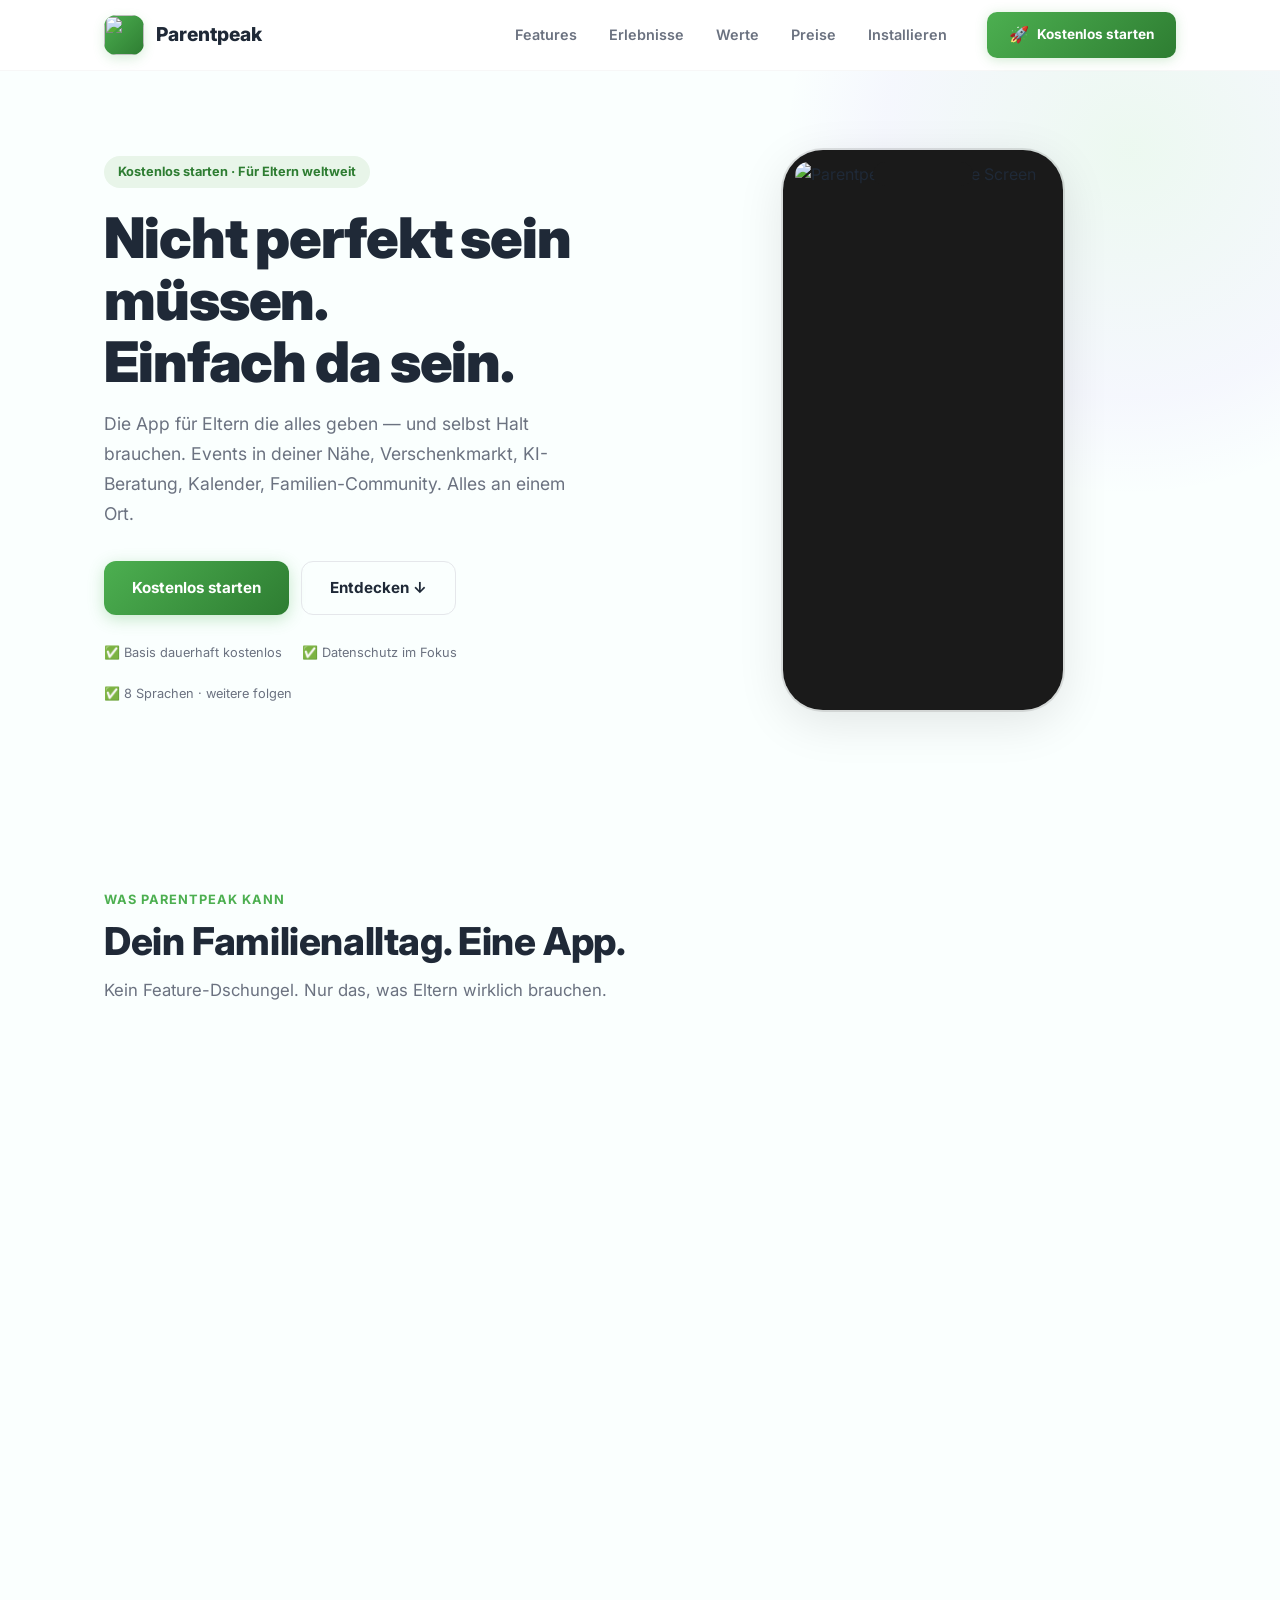
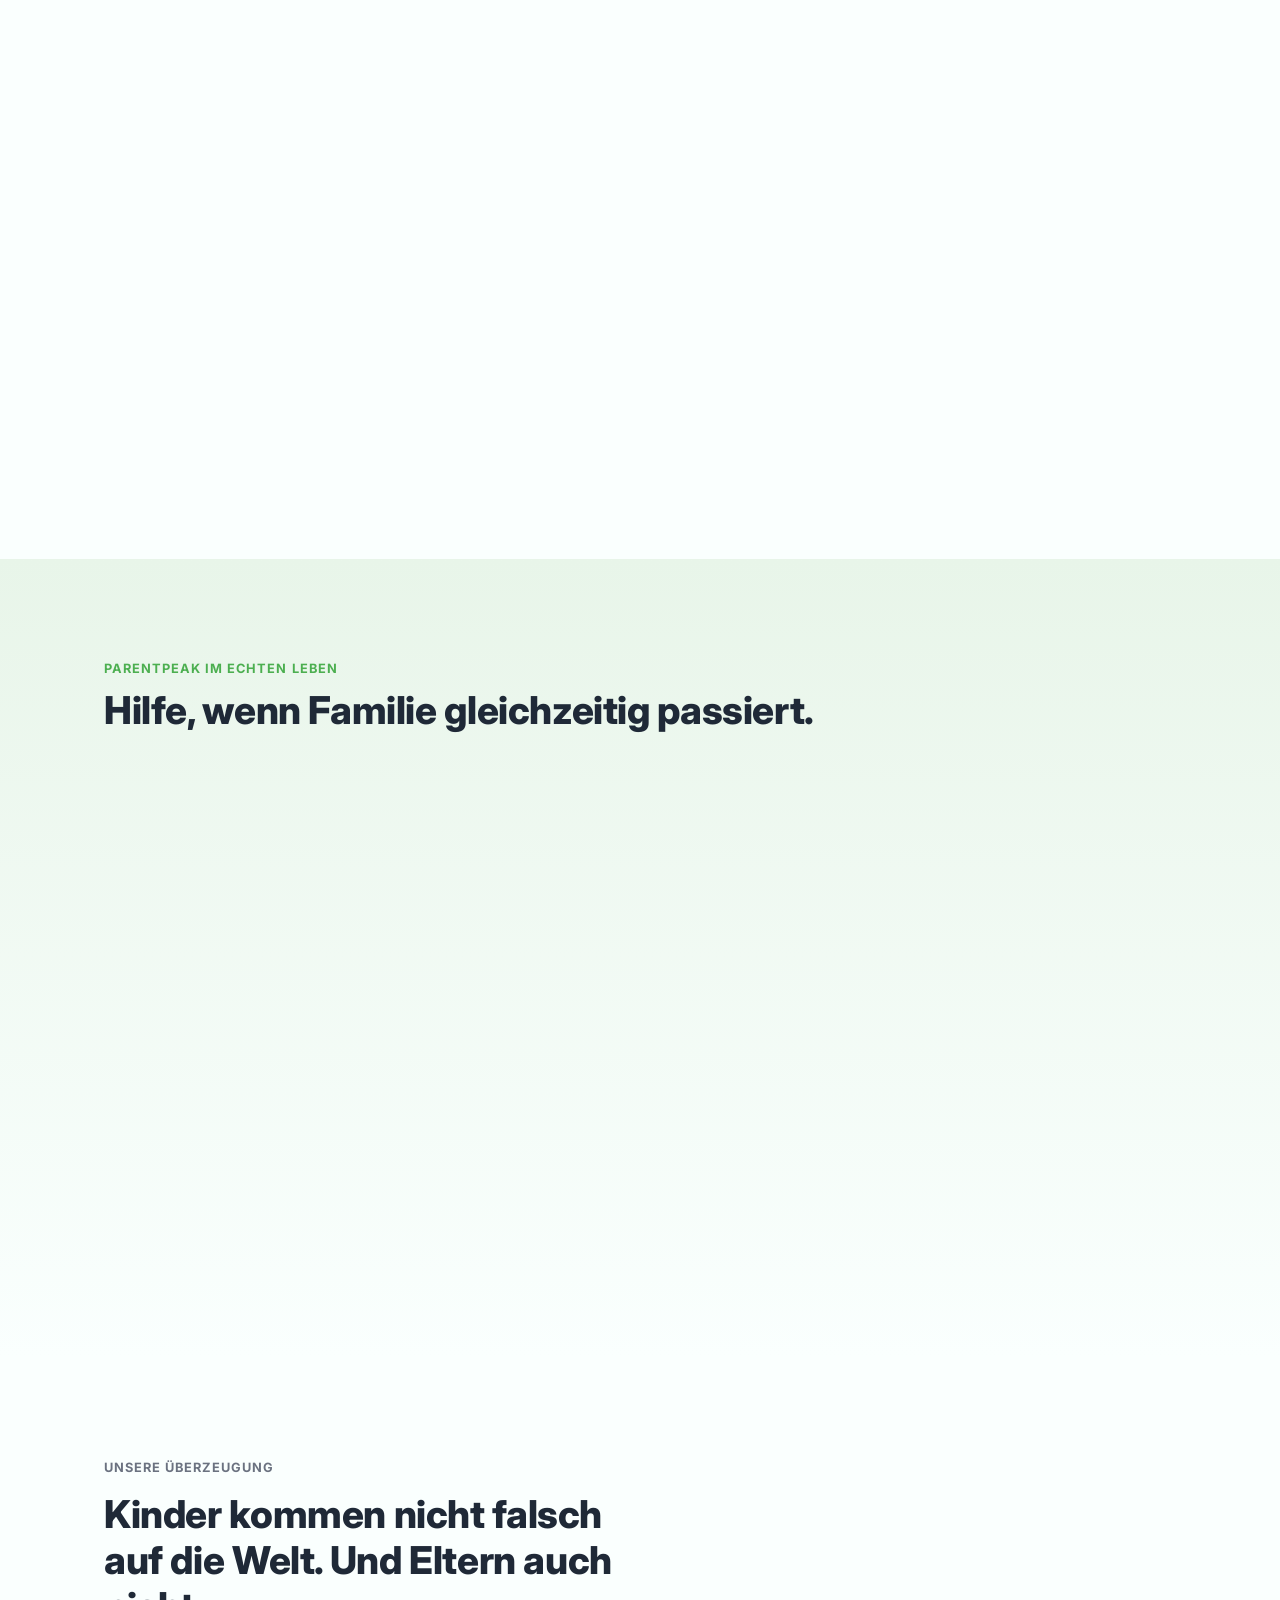
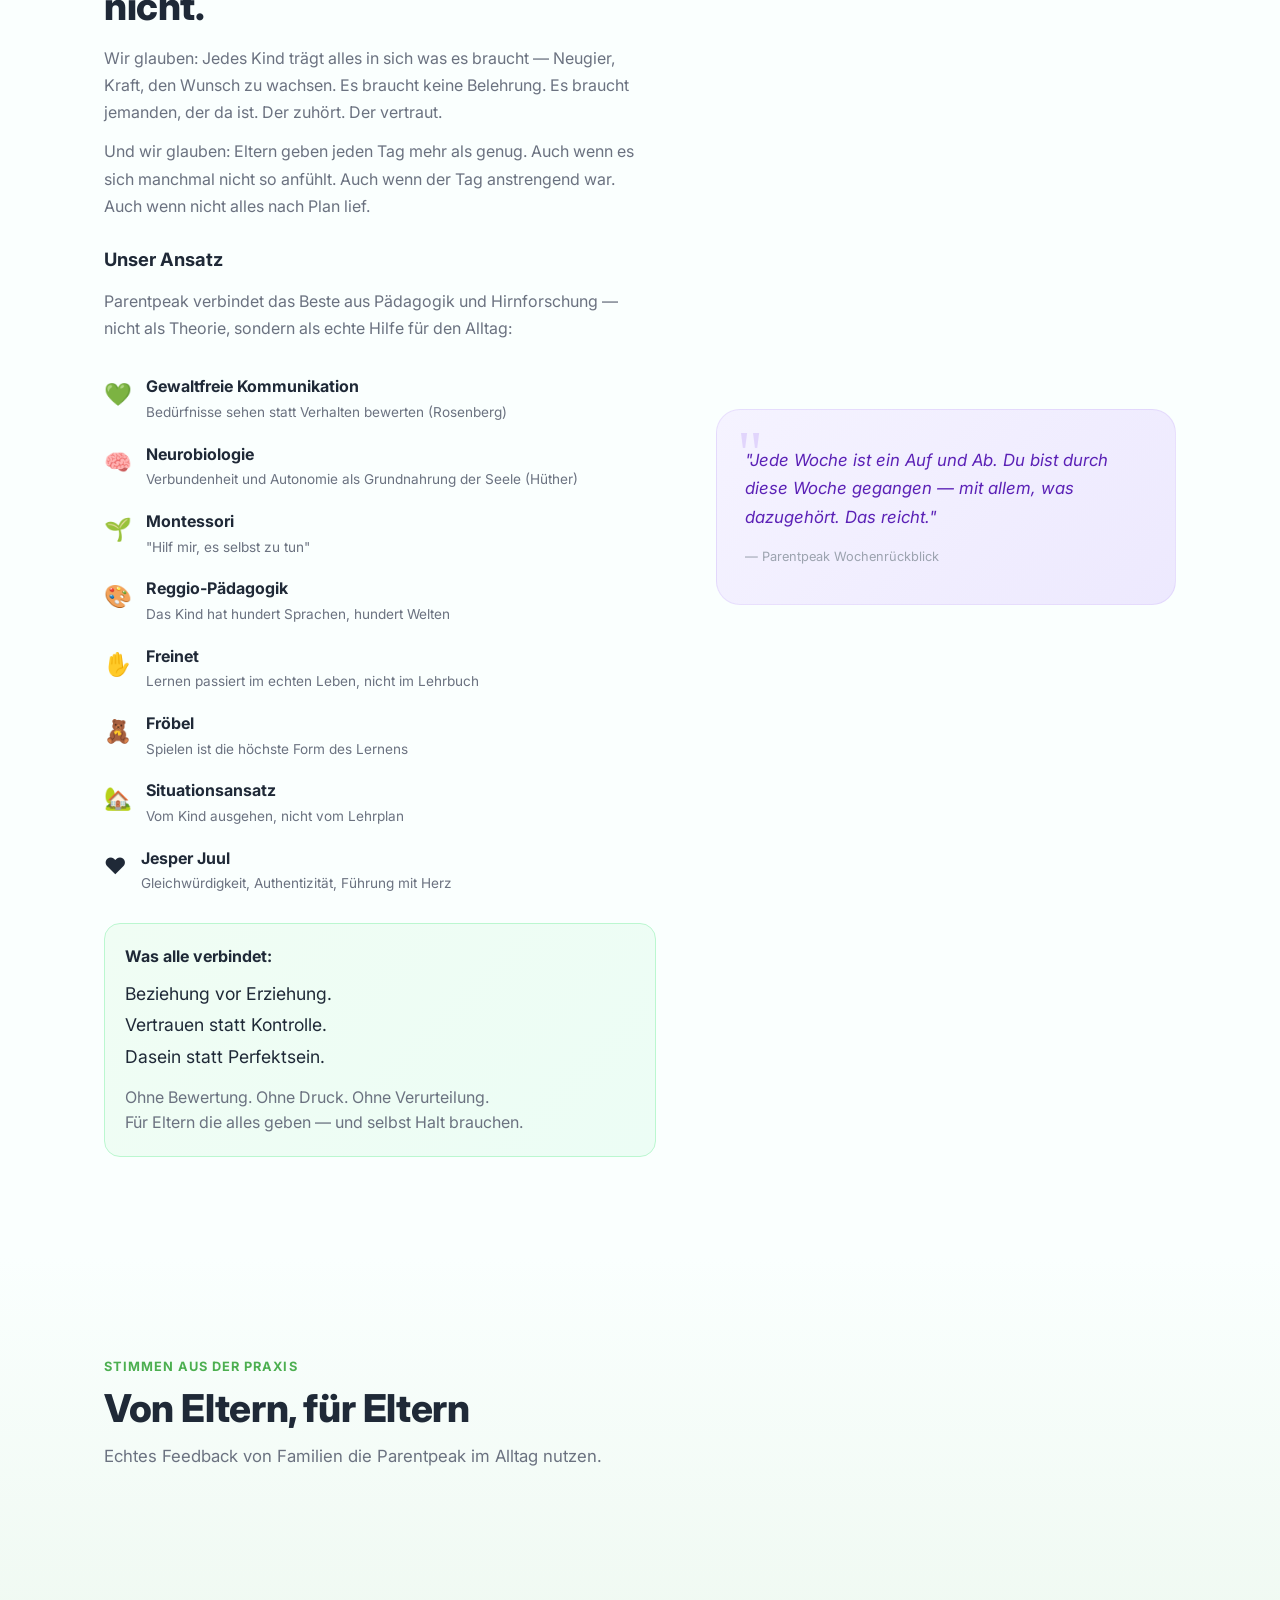
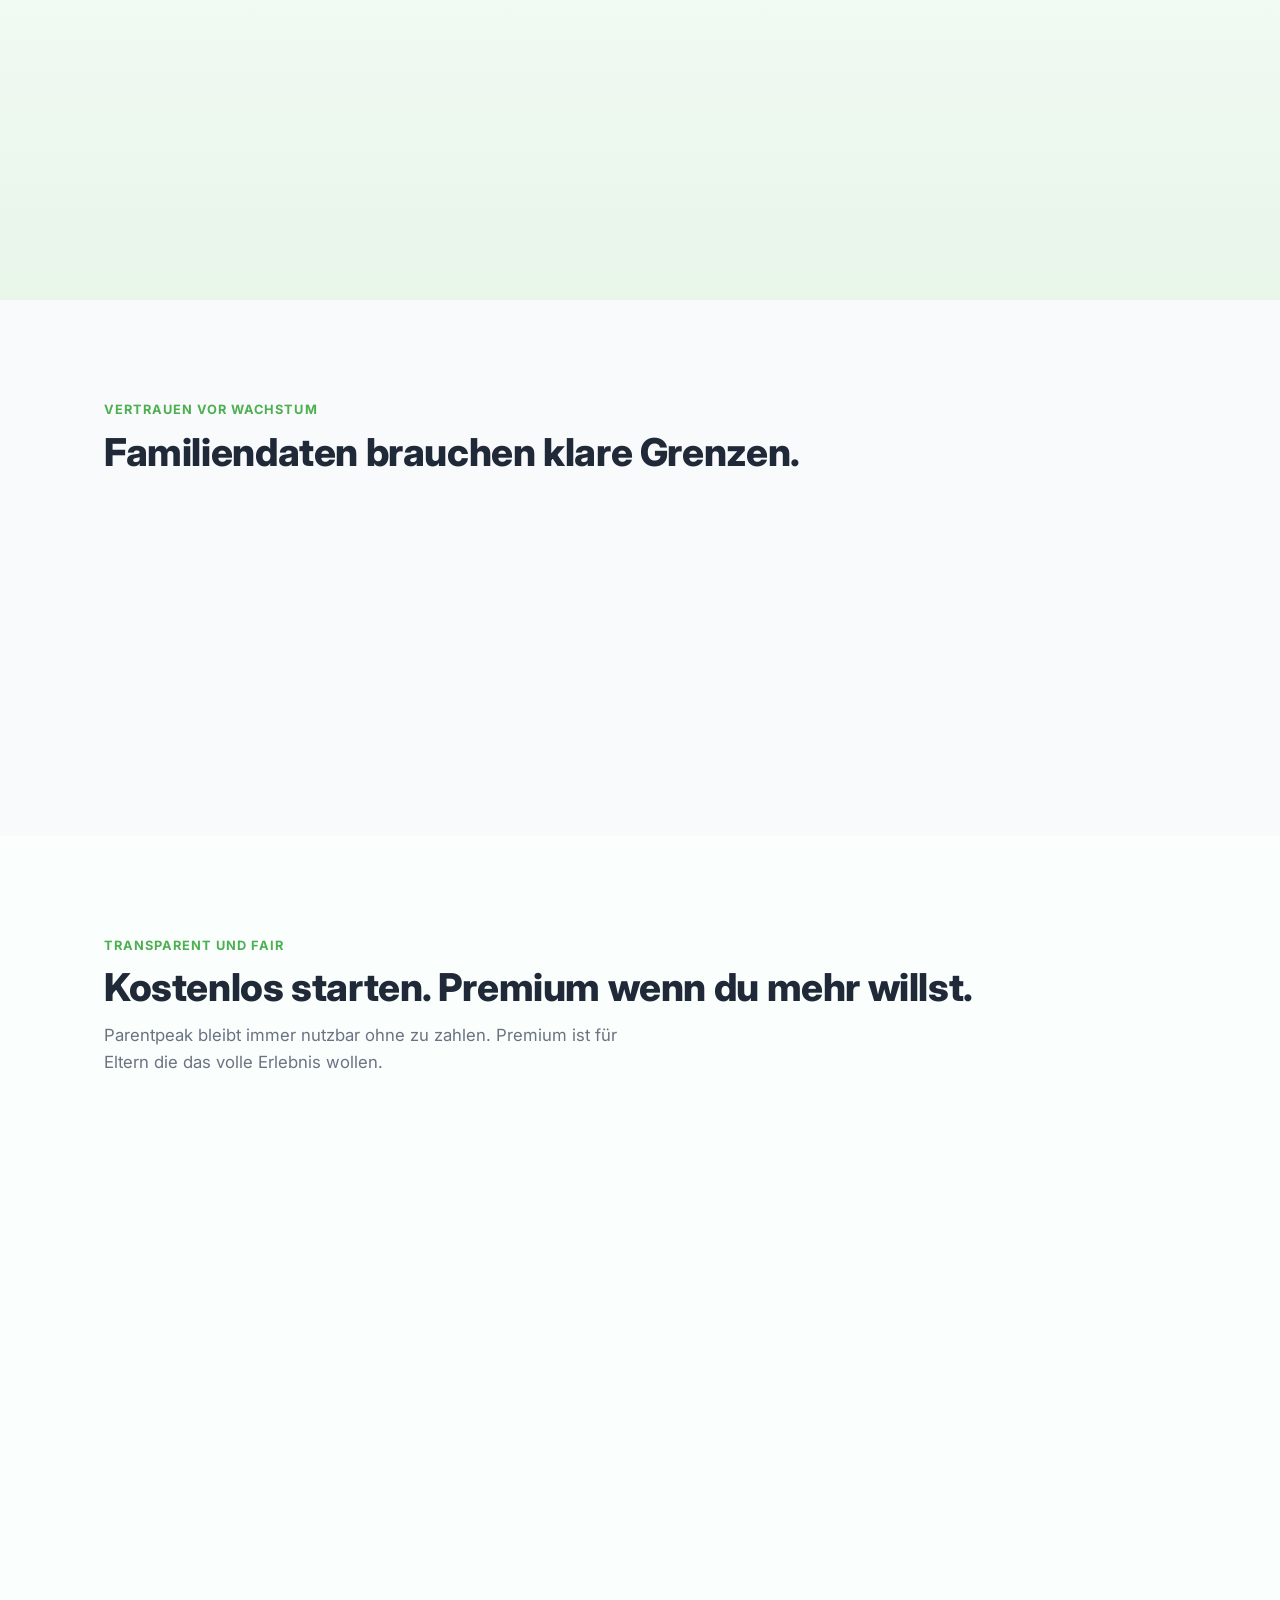
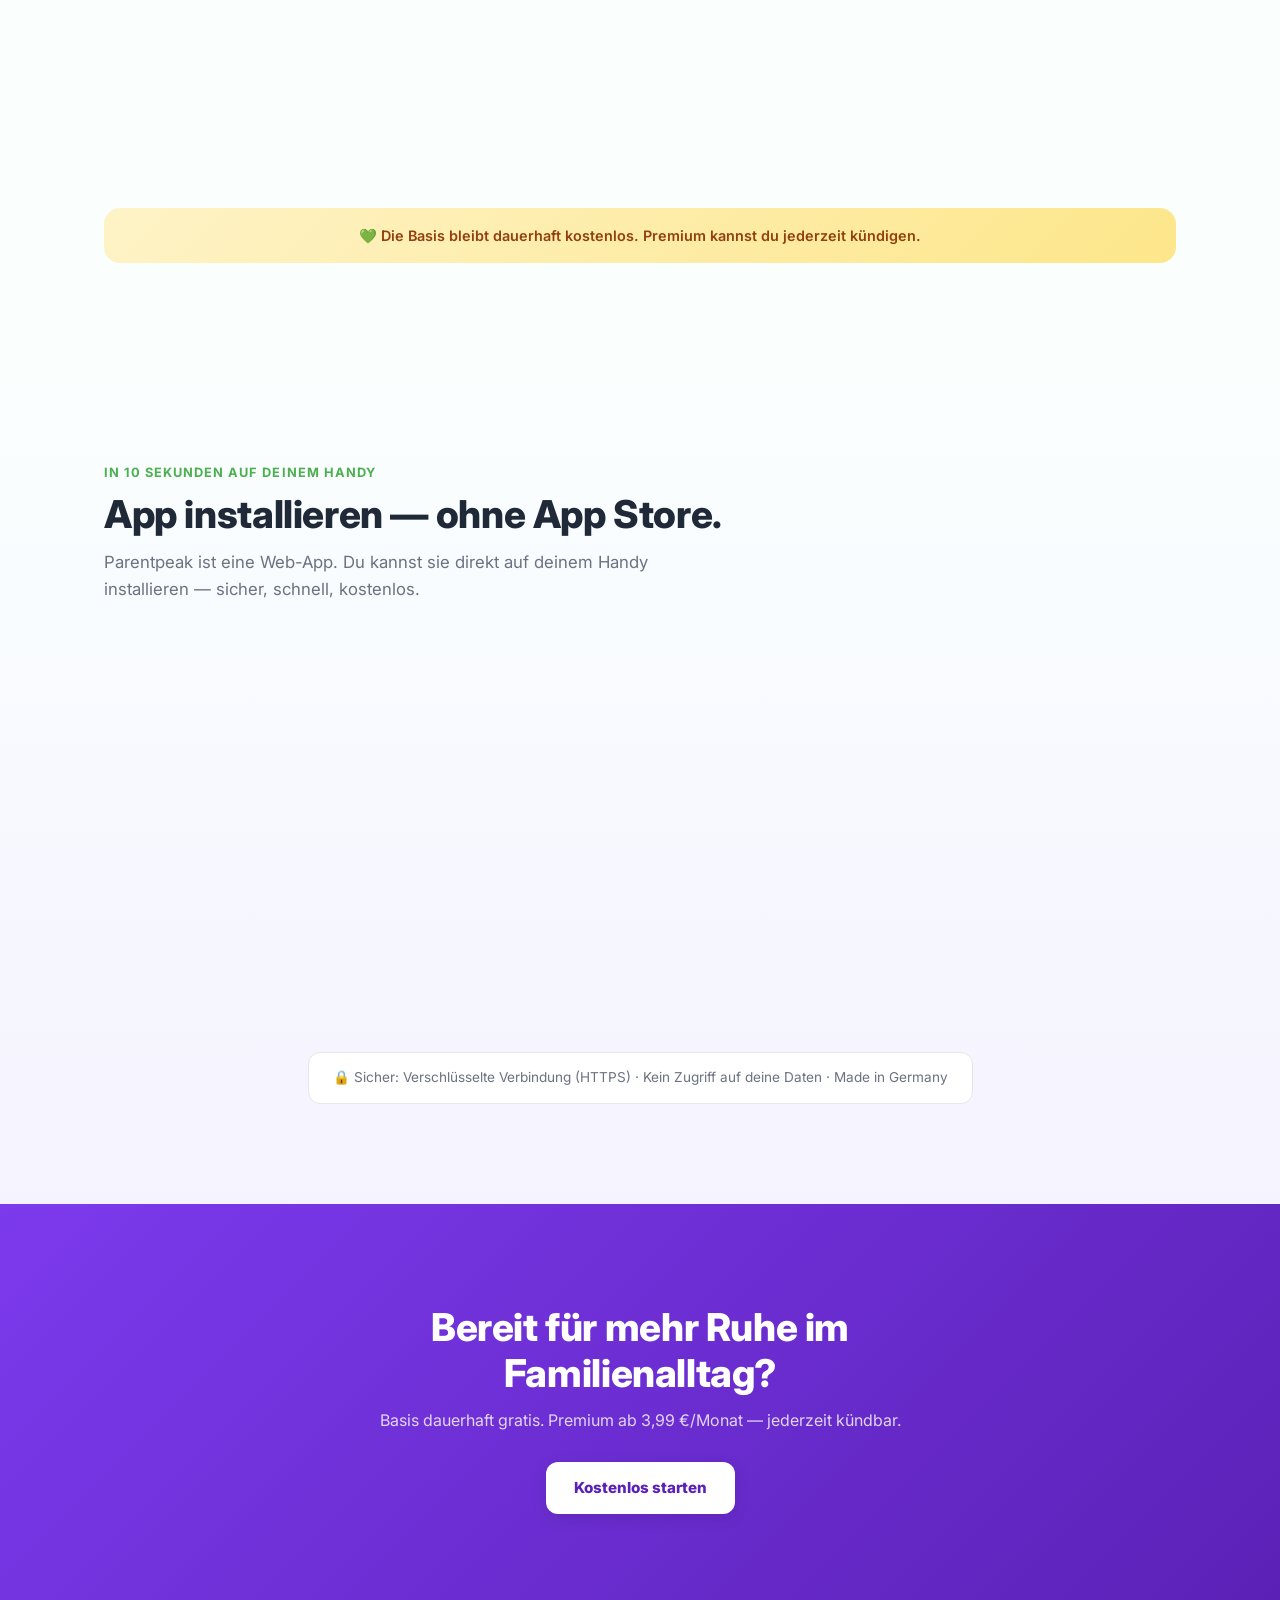
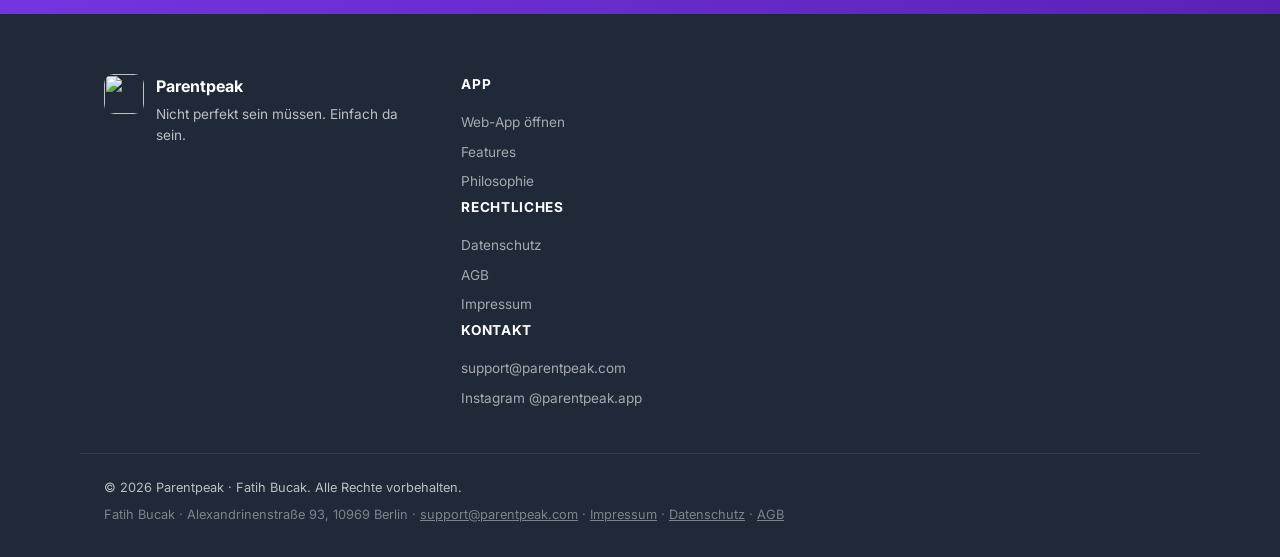
==== commit 43dc1bb8: "Website: Features auf App-Stand, Familien-Community, Beta entfernt, Rechtsseiten (Datenschutz/AGB/Im" ====
--- a/index.html
+++ b/index.html
@@ -4,18 +4,18 @@
   <meta charset="UTF-8">
   <meta name="viewport" content="width=device-width, initial-scale=1.0">
   <meta name="theme-color" content="#4CAF50">
-  <meta name="description" content="Parentpeak — die App für Eltern. Events in deiner Nähe, Verschenkmarkt, KI-Beratung, Kalender und mehr. Aktuell kostenlos in der Beta.">
+  <meta name="description" content="Parentpeak — die App für Eltern. Events in deiner Nähe, Verschenkmarkt, KI-Beratung, Familien-Community, Kalender und mehr. Kostenlos starten.">
   <meta property="og:type" content="website">
   <meta property="og:locale" content="de_DE">
   <meta property="og:title" content="Parentpeak — Nicht perfekt sein müssen. Einfach da sein.">
-  <meta property="og:description" content="Events in deiner Nähe, Verschenkmarkt, KI-Beratung, Kalender und mehr. Aktuell kostenlos in der Beta.">
+  <meta property="og:description" content="Events in deiner Nähe, Verschenkmarkt, KI-Beratung, Familien-Community, Kalender und mehr. Kostenlos starten.">
   <meta property="og:url" content="https://parentpeak.com/">
   <meta property="og:image" content="https://parentpeak.com/assets/og-image.png">
   <meta property="og:image:width" content="1200">
   <meta property="og:image:height" content="630">
   <meta name="twitter:card" content="summary_large_image">
   <meta name="twitter:title" content="Parentpeak — Nicht perfekt sein müssen. Einfach da sein.">
-  <meta name="twitter:description" content="Die App für Eltern. Events, Verschenkmarkt, KI-Beratung, Kalender. Kostenlos in der Beta.">
+  <meta name="twitter:description" content="Die App für Eltern. Events, Verschenkmarkt, KI-Beratung, Familien-Community, Kalender. Kostenlos starten.">
   <meta name="twitter:image" content="https://parentpeak.com/assets/og-image.png">
   <link rel="canonical" href="https://parentpeak.com/">
   <link rel="icon" href="assets/app-icon.png?v=3">
@@ -39,9 +39,9 @@
       "@type": "Offer",
       "price": "0",
       "priceCurrency": "EUR",
-      "description": "In der Beta kostenlos"
+      "description": "Basis kostenlos, Premium optional"
     },
-    "description": "Die App für Eltern — Events, Verschenkmarkt, KI-Beratung, Kalender, Netzwerk. Pädagogisch fundiert, in 8 Sprachen (weitere folgen).",
+    "description": "Die App für Eltern — Events, Verschenkmarkt, KI-Beratung, Kalender, Familien-Community. Pädagogisch fundiert, in 8 Sprachen (weitere folgen).",
     "url": "https://parentpeak.com",
     "author": {
       "@type": "Person",
@@ -91,7 +91,6 @@
           <img src="assets/app-icon.png" alt="" width="40" height="40" aria-hidden="true">
         </div>
         <span>Parentpeak</span>
-        <span class="beta-badge" aria-label="Beta-Version">Beta</span>
       </a>
       <nav class="nav-links" aria-label="Hauptnavigation">
         <a href="#features">Features</a>
@@ -132,15 +131,15 @@
     <div class="hero-bg" aria-hidden="true"></div>
     <div class="container hero-content">
       <div class="hero-text">
-        <p class="hero-badge">Aktuell kostenlos in der Beta &middot; Für Eltern weltweit</p>
+        <p class="hero-badge">Kostenlos starten &middot; Für Eltern weltweit</p>
         <h1 id="hero-heading">Nicht perfekt sein müssen.<br>Einfach da sein.</h1>
-        <p class="hero-sub">Die App für Eltern die alles geben — und selbst Halt brauchen. Events in deiner Nähe, Verschenkmarkt, KI-Beratung, Kalender, Netzwerk. Alles an einem Ort.</p>
+        <p class="hero-sub">Die App für Eltern die alles geben — und selbst Halt brauchen. Events in deiner Nähe, Verschenkmarkt, KI-Beratung, Kalender, Familien-Community. Alles an einem Ort.</p>
         <div class="hero-buttons">
-          <a href="https://parentpeak.de" class="button button-primary" target="_blank" rel="noopener">Beta kostenlos starten</a>
+          <a href="https://parentpeak.de" class="button button-primary" target="_blank" rel="noopener">Kostenlos starten</a>
           <a href="#features" class="button button-ghost">Entdecken ↓</a>
         </div>
         <div class="hero-trust" aria-label="Vertrauens-Merkmale">
-          <span>✅ In der Beta kostenlos</span>
+          <span>✅ Basis dauerhaft kostenlos</span>
           <span>✅ Datenschutz im Fokus</span>
           <span>✅ 8 Sprachen · weitere folgen</span>
         </div>
@@ -196,10 +195,10 @@
           <h3>Familien-Küche</h3>
           <p>Altersgerechte Rezepte per 1-Tap generiert. Mit Einkaufsliste und Kinder-Hits.</p>
         </div>
-        <div class="feature-card" data-anim role="listitem">
-          <div class="feature-icon" aria-hidden="true">👫</div>
-          <h3>Eltern-Netzwerk</h3>
-          <p>Spielfreunde finden, Kontakte knüpfen, gemeinsam wachsen. In deiner Nähe.</p>
+        <div class="feature-card feature-card--highlight" data-anim role="listitem">
+          <div class="feature-icon" aria-hidden="true">💞</div>
+          <h3>Familien-Community</h3>
+          <p>Familien in deiner Nähe entdecken, Momente teilen und dich direkt im Chat austauschen. Verbindung statt Vereinzelung.</p>
         </div>
         <div class="feature-card" data-anim role="listitem">
           <div class="feature-icon" aria-hidden="true">💰</div>
@@ -342,37 +341,34 @@
   <!-- Testimonials -->
   <section id="testimonials" class="testimonials" aria-labelledby="testimonials-heading">
     <div class="container">
-      <p class="section-eyebrow">Feedback aus unserer Beta-Phase</p>
-      <h2 class="section-title" id="testimonials-heading">Über 100 Eltern testen Parentpeak</h2>
-      <p class="section-sub">Echtes Feedback von Familien die die App täglich nutzen.</p>
+      <p class="section-eyebrow">Stimmen aus der Praxis</p>
+      <h2 class="section-title" id="testimonials-heading">Von Eltern, für Eltern</h2>
+      <p class="section-sub">Echtes Feedback von Familien die Parentpeak im Alltag nutzen.</p>
       <div class="testimonials-grid" role="list">
         <div class="testimonial-card" data-anim role="listitem">
-          <div class="testimonial-badge">Beta-Feedback</div>
+          <div class="testimonial-badge">Elternstimme</div>
           <blockquote class="testimonial-text">"Die KI-Elternberatung ist genau das was ich gebraucht habe. Endlich Tipps die nicht belehren, sondern wirklich helfen."</blockquote>
           <div class="testimonial-author">
-            <span class="testimonial-name">— Beta-Testerin</span>
+            <span class="testimonial-name">— Nutzerin</span>
             <span class="testimonial-role">Mama von 2 Kindern</span>
           </div>
         </div>
         <div class="testimonial-card" data-anim role="listitem">
-          <div class="testimonial-badge">Beta-Feedback</div>
+          <div class="testimonial-badge">Elternstimme</div>
           <blockquote class="testimonial-text">"Der Familienkalender hat uns als Familie so viel Zeit gespart. Alle sind auf dem gleichen Stand, keine Diskussionen mehr."</blockquote>
           <div class="testimonial-author">
-            <span class="testimonial-name">— Beta-Tester</span>
+            <span class="testimonial-name">— Nutzer</span>
             <span class="testimonial-role">Papa von 3 Kindern</span>
           </div>
         </div>
         <div class="testimonial-card" data-anim role="listitem">
-          <div class="testimonial-badge">Beta-Feedback</div>
+          <div class="testimonial-badge">Elternstimme</div>
           <blockquote class="testimonial-text">"Die Rezept-Funktion ist genial. 'Was kochen wir?' war jeden Abend Stress. Jetzt kriege ich Vorschläge die meine Kinder wirklich essen."</blockquote>
           <div class="testimonial-author">
-            <span class="testimonial-name">— Beta-Testerin</span>
+            <span class="testimonial-name">— Nutzerin</span>
             <span class="testimonial-role">Mama von 1 Kind</span>
           </div>
         </div>
-      </div>
-      <div class="testimonials-footer">
-        <p class="testimonials-note">🧪 Aktuelle Beta-Phase: 100+ Familien testen Parentpeak täglich</p>
       </div>
     </div>
   </section>
@@ -425,7 +421,7 @@
             <li>✅ Verschenkmarkt unbegrenzt</li>
             <li>✅ KI-Beratung (3 Fragen/Tag)</li>
             <li>✅ Familienkalender</li>
-            <li>✅ Eltern-Netzwerk (3 Kontakte/Monat)</li>
+            <li>✅ Familien-Community (3 Kontakte/Monat)</li>
             <li>✅ Familien-Geld Übersicht</li>
             <li>✅ 1 Rezept pro Tag</li>
           </ul>
@@ -443,7 +439,7 @@
             <li>✅ <strong>Push-Alerts für neue Events</strong></li>
             <li>✅ <strong>KI-Beratung unlimited</strong></li>
             <li>✅ <strong>Rezepte unlimited + Mealplan</strong></li>
-            <li>✅ <strong>Eltern-Netzwerk unbegrenzt + Radar</strong></li>
+            <li>✅ <strong>Familien-Community unbegrenzt + Radar</strong></li>
             <li>✅ <strong>Familien-Geld: "Was steht MIR zu?"</strong></li>
             <li>✅ <strong>Kalender-Sync (Apple/Google)</strong></li>
             <li>✅ <strong>Komplett werbefrei</strong></li>
@@ -452,7 +448,7 @@
           <a href="https://parentpeak.de" class="button button-primary" target="_blank" rel="noopener">30 Tage kostenlos testen</a>
         </div>
       </div>
-      <p class="pricing-note">🧪 Während der Beta sind alle Features kostenlos und ohne Limits.</p>
+      <p class="pricing-note">💚 Die Basis bleibt dauerhaft kostenlos. Premium kannst du jederzeit kündigen.</p>
     </div>
   </section>
 
@@ -494,8 +490,8 @@
   <section class="final-cta" aria-labelledby="cta-heading">
     <div class="container final-cta-inner">
       <h2 id="cta-heading">Bereit für mehr Ruhe im Familienalltag?</h2>
-      <p>Alle Features in der Beta kostenlos. Danach: Basis gratis, Premium ab 3,99 €/Monat.</p>
-      <a href="https://parentpeak.de" class="button button-light" target="_blank" rel="noopener">Beta kostenlos starten</a>
+      <p>Basis dauerhaft gratis. Premium ab 3,99 €/Monat — jederzeit kündbar.</p>
+      <a href="https://parentpeak.de" class="button button-light" target="_blank" rel="noopener">Kostenlos starten</a>
     </div>
   </section>
 
@@ -520,8 +516,9 @@
         </div>
         <div>
           <h4>Rechtliches</h4>
-          <a href="https://parentpeak.de/privacy" target="_blank" rel="noopener">Datenschutz</a>
-          <a href="https://parentpeak.de/terms" target="_blank" rel="noopener">Nutzungsbedingungen</a>
+          <a href="datenschutz.html">Datenschutz</a>
+          <a href="agb.html">AGB</a>
+          <a href="impressum.html">Impressum</a>
         </div>
         <div>
           <h4>Kontakt</h4>
@@ -531,8 +528,8 @@
       </div>
     </div>
     <div class="container footer-bottom">
-      <p>&copy; 2026 Parentpeak. Alle Rechte vorbehalten.</p>
-      <p class="footer-impressum"><strong>Impressum:</strong> Parentpeak ist ein privates Entwicklungsprojekt. Kontakt: <a href="mailto:support@parentpeak.com">support@parentpeak.com</a></p>
+      <p>&copy; 2026 Parentpeak · Fatih Bucak. Alle Rechte vorbehalten.</p>
+      <p class="footer-impressum">Fatih Bucak · Alexandrinenstraße 93, 10969 Berlin · <a href="mailto:support@parentpeak.com">support@parentpeak.com</a> · <a href="impressum.html">Impressum</a> · <a href="datenschutz.html">Datenschutz</a> · <a href="agb.html">AGB</a></p>
     </div>
   </footer>
 
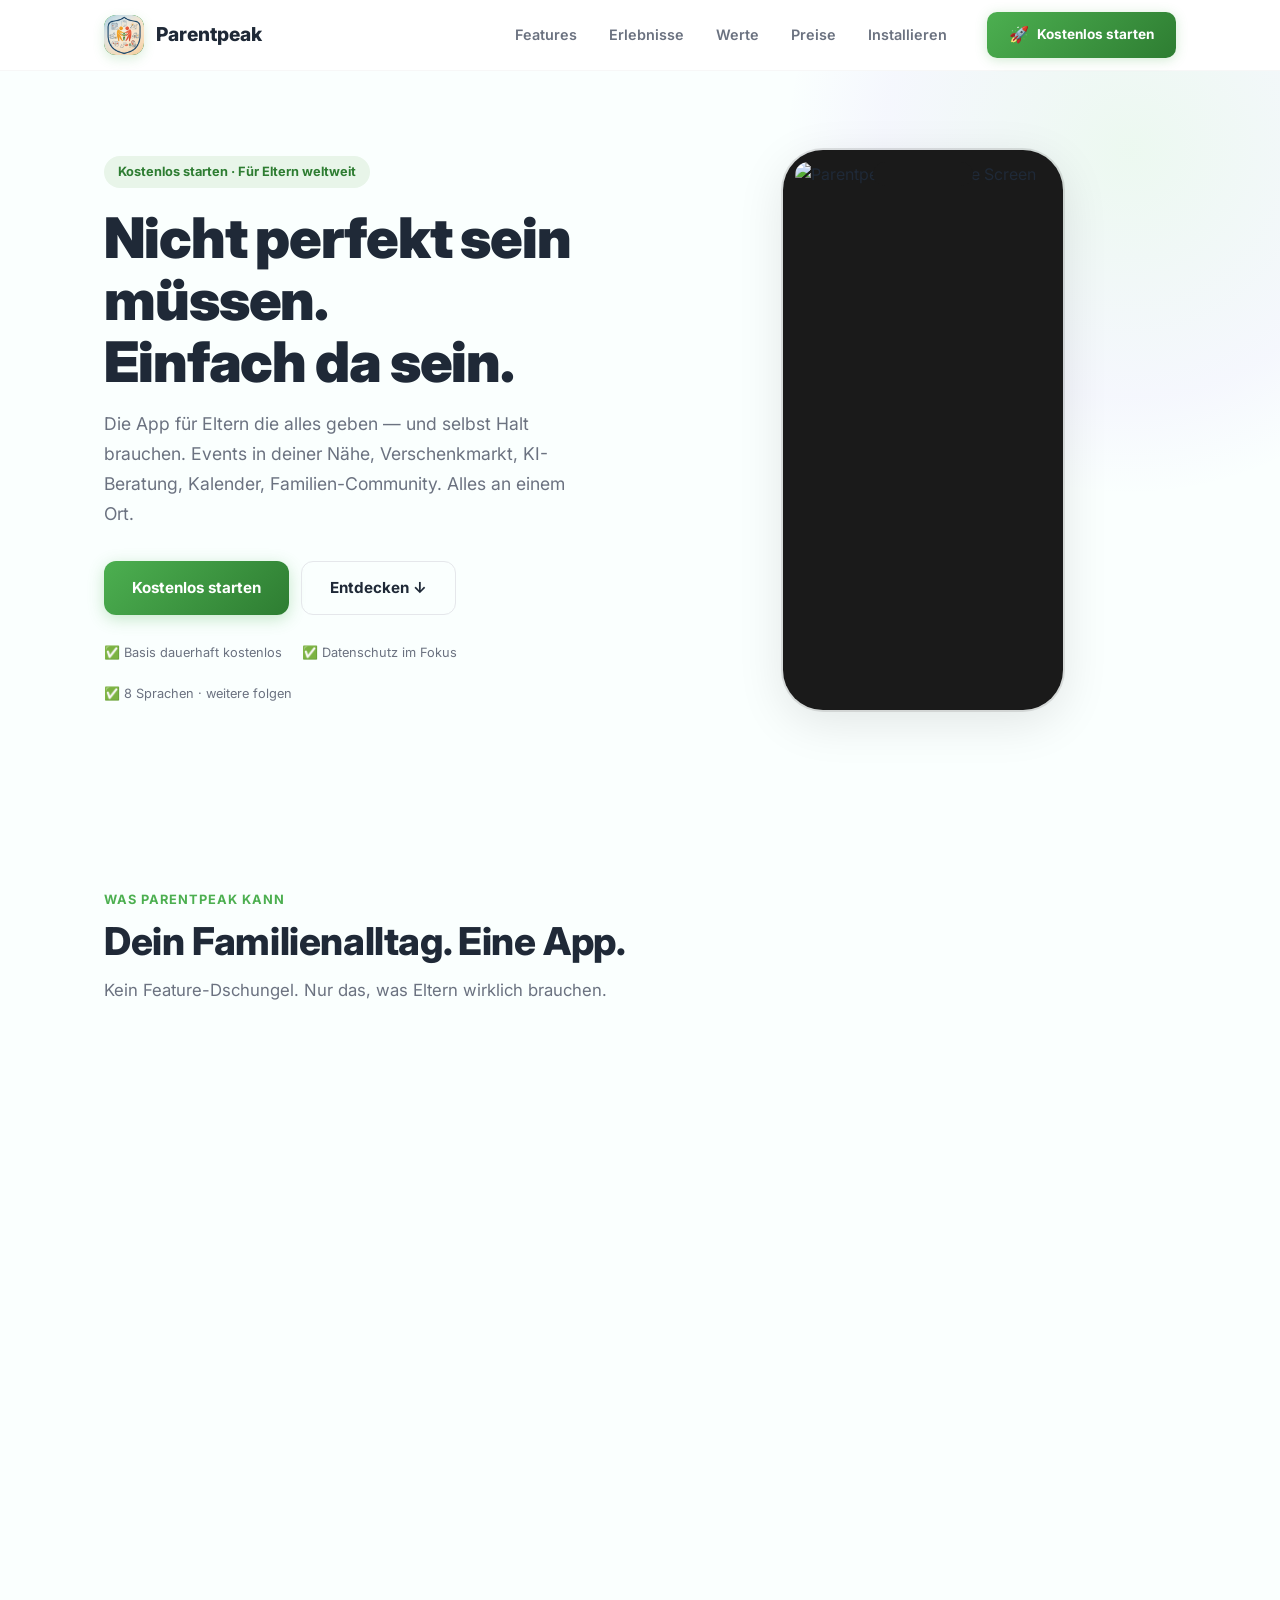
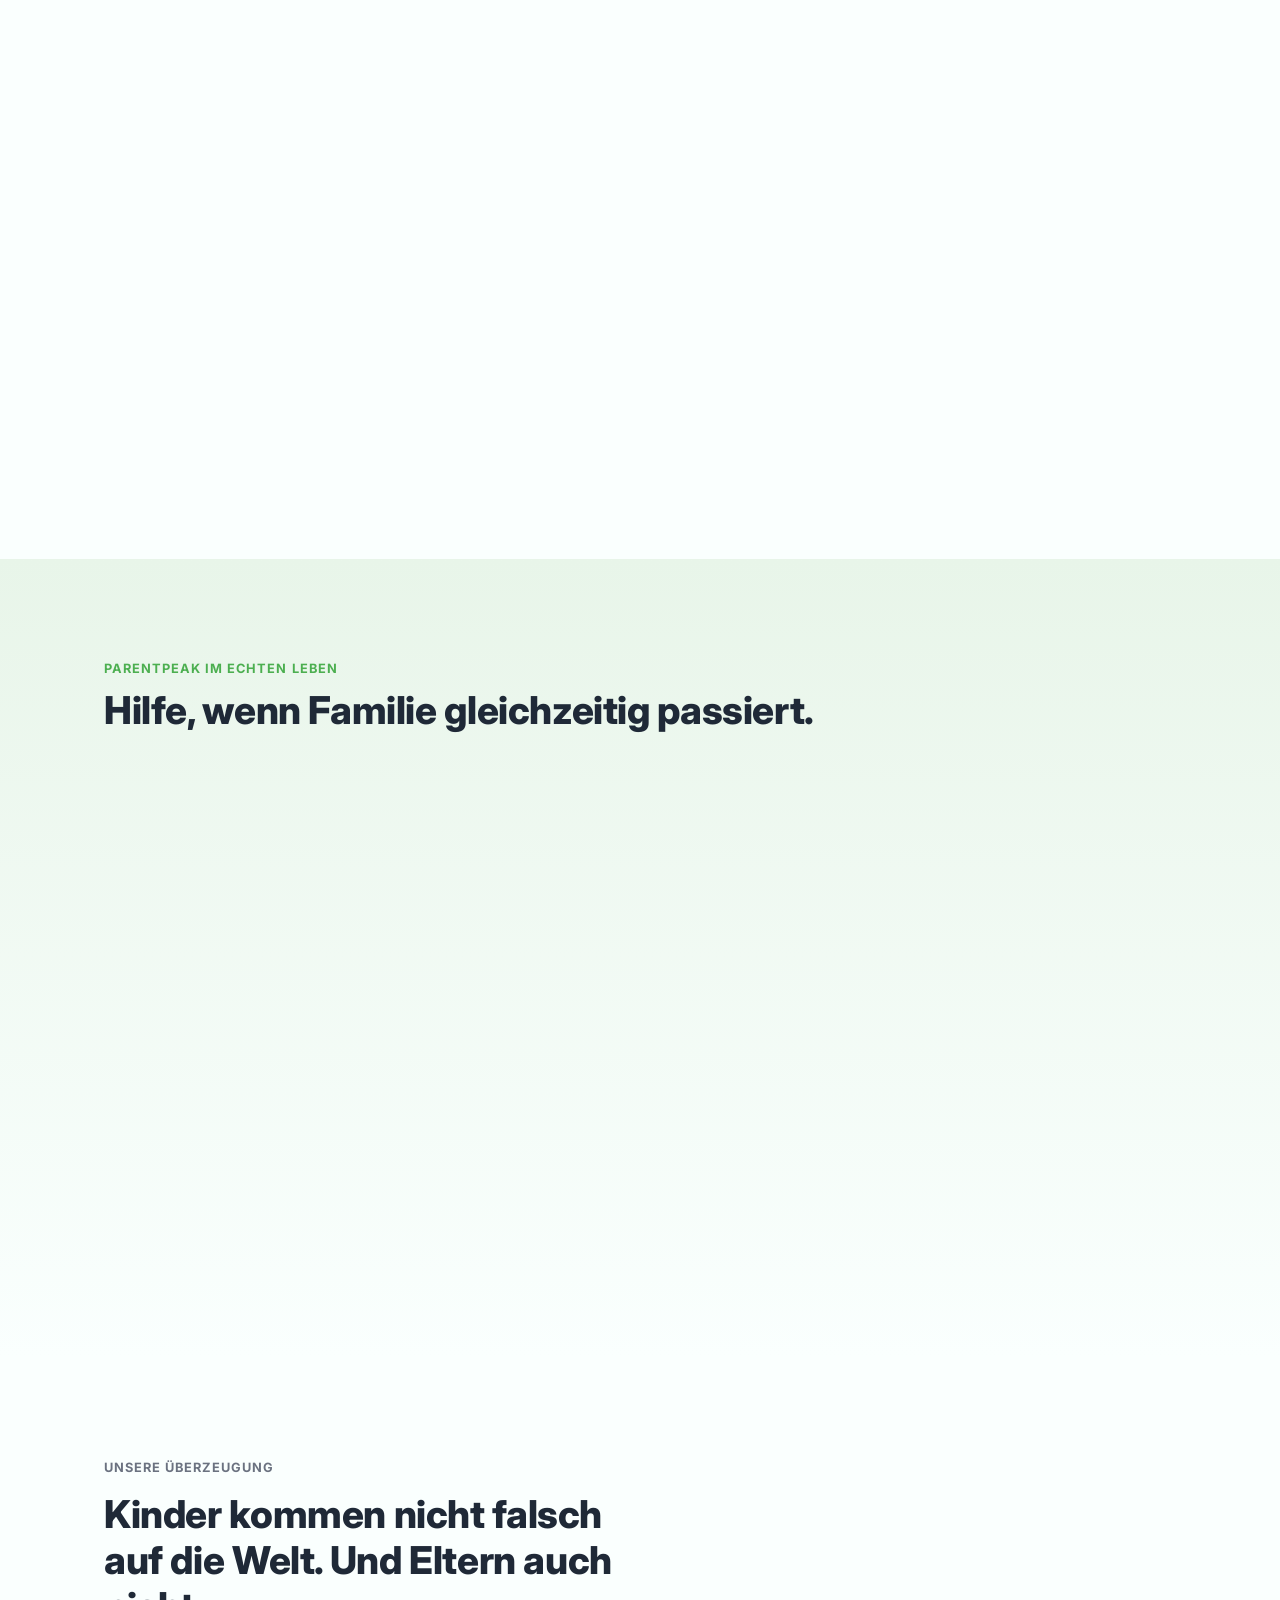
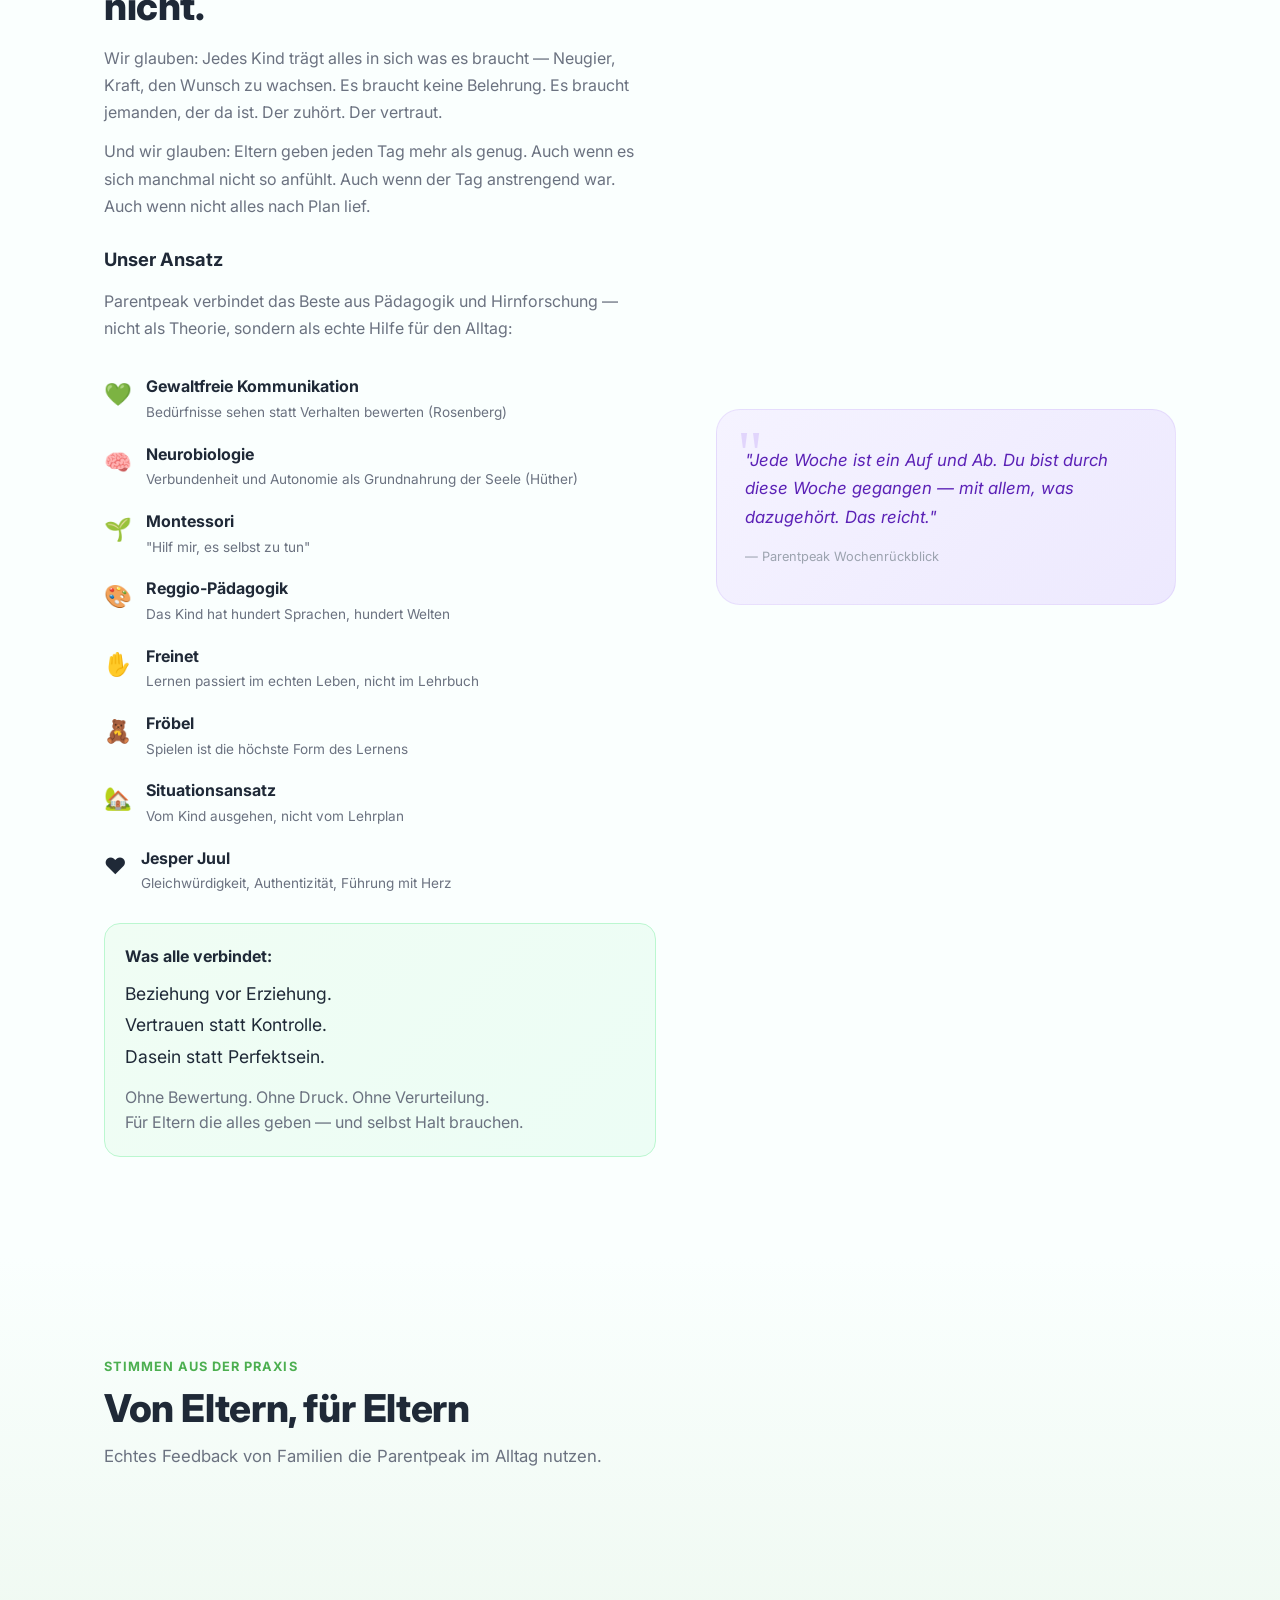
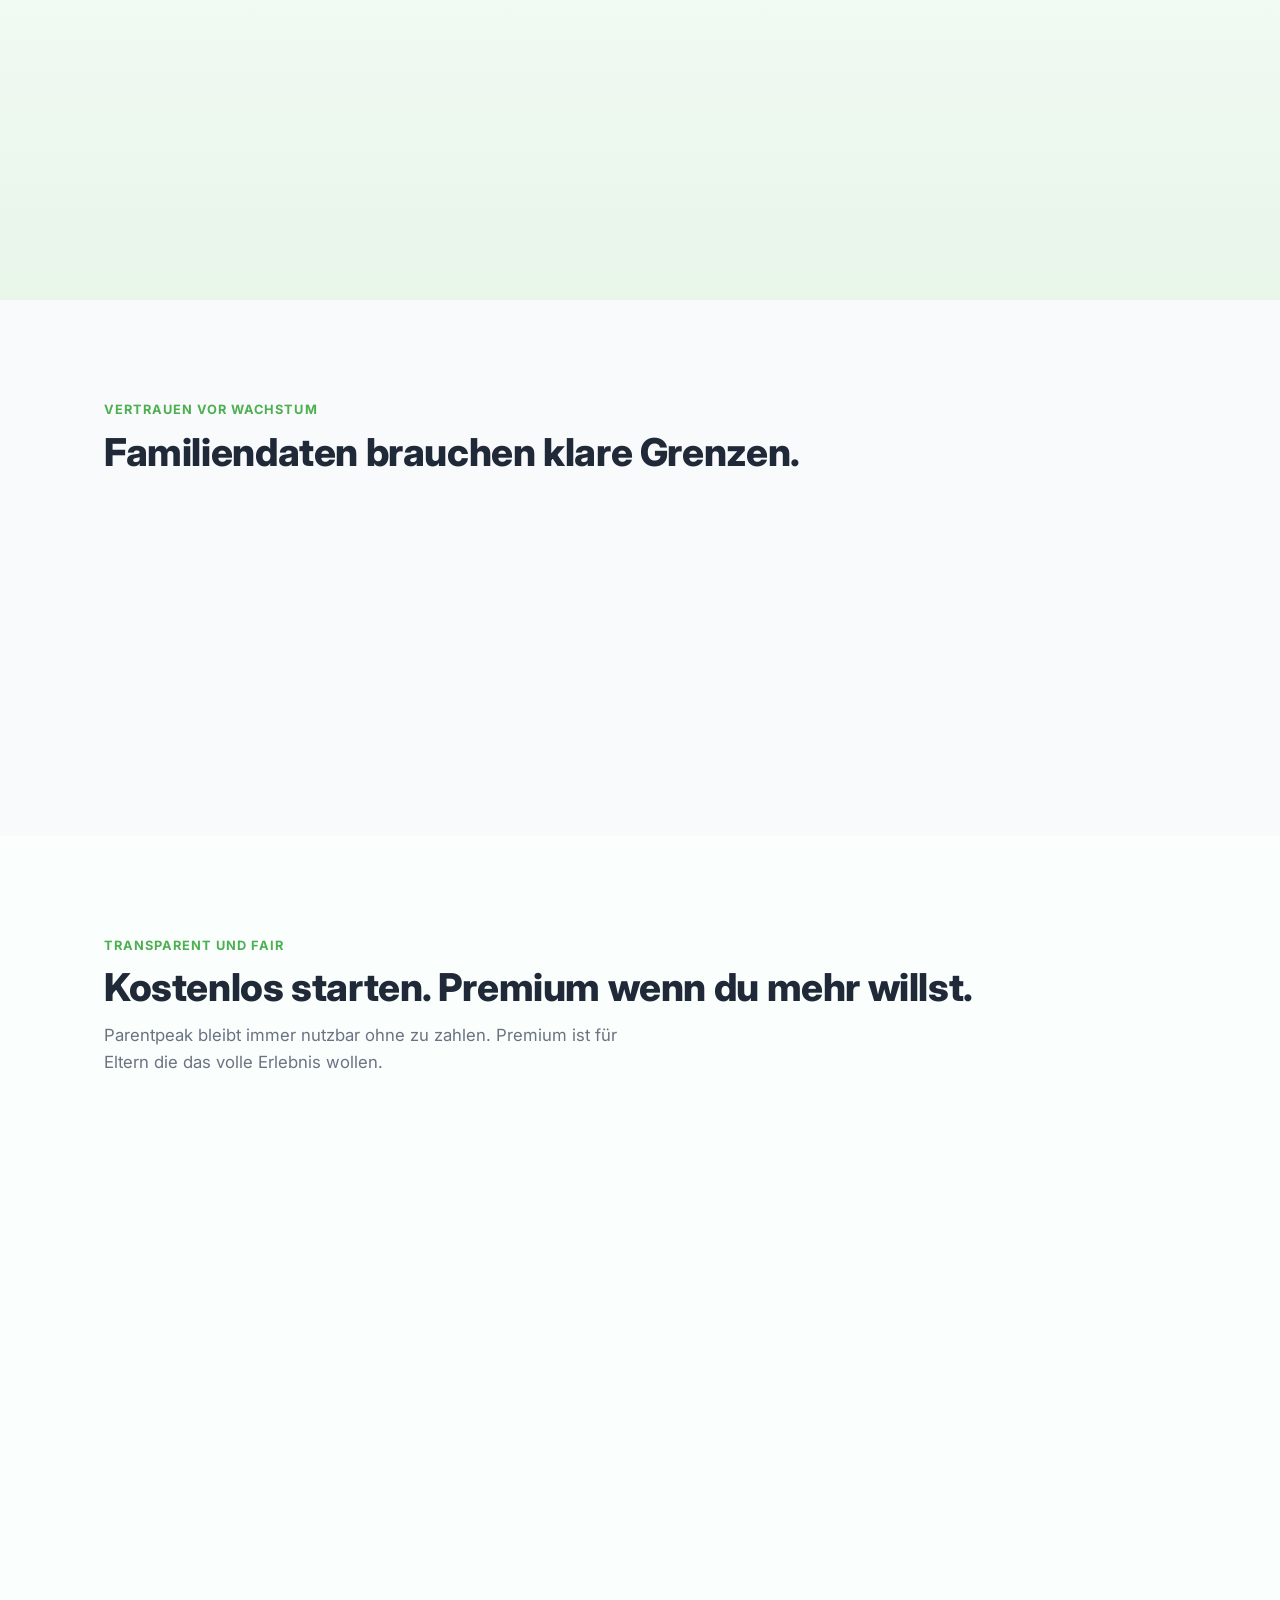
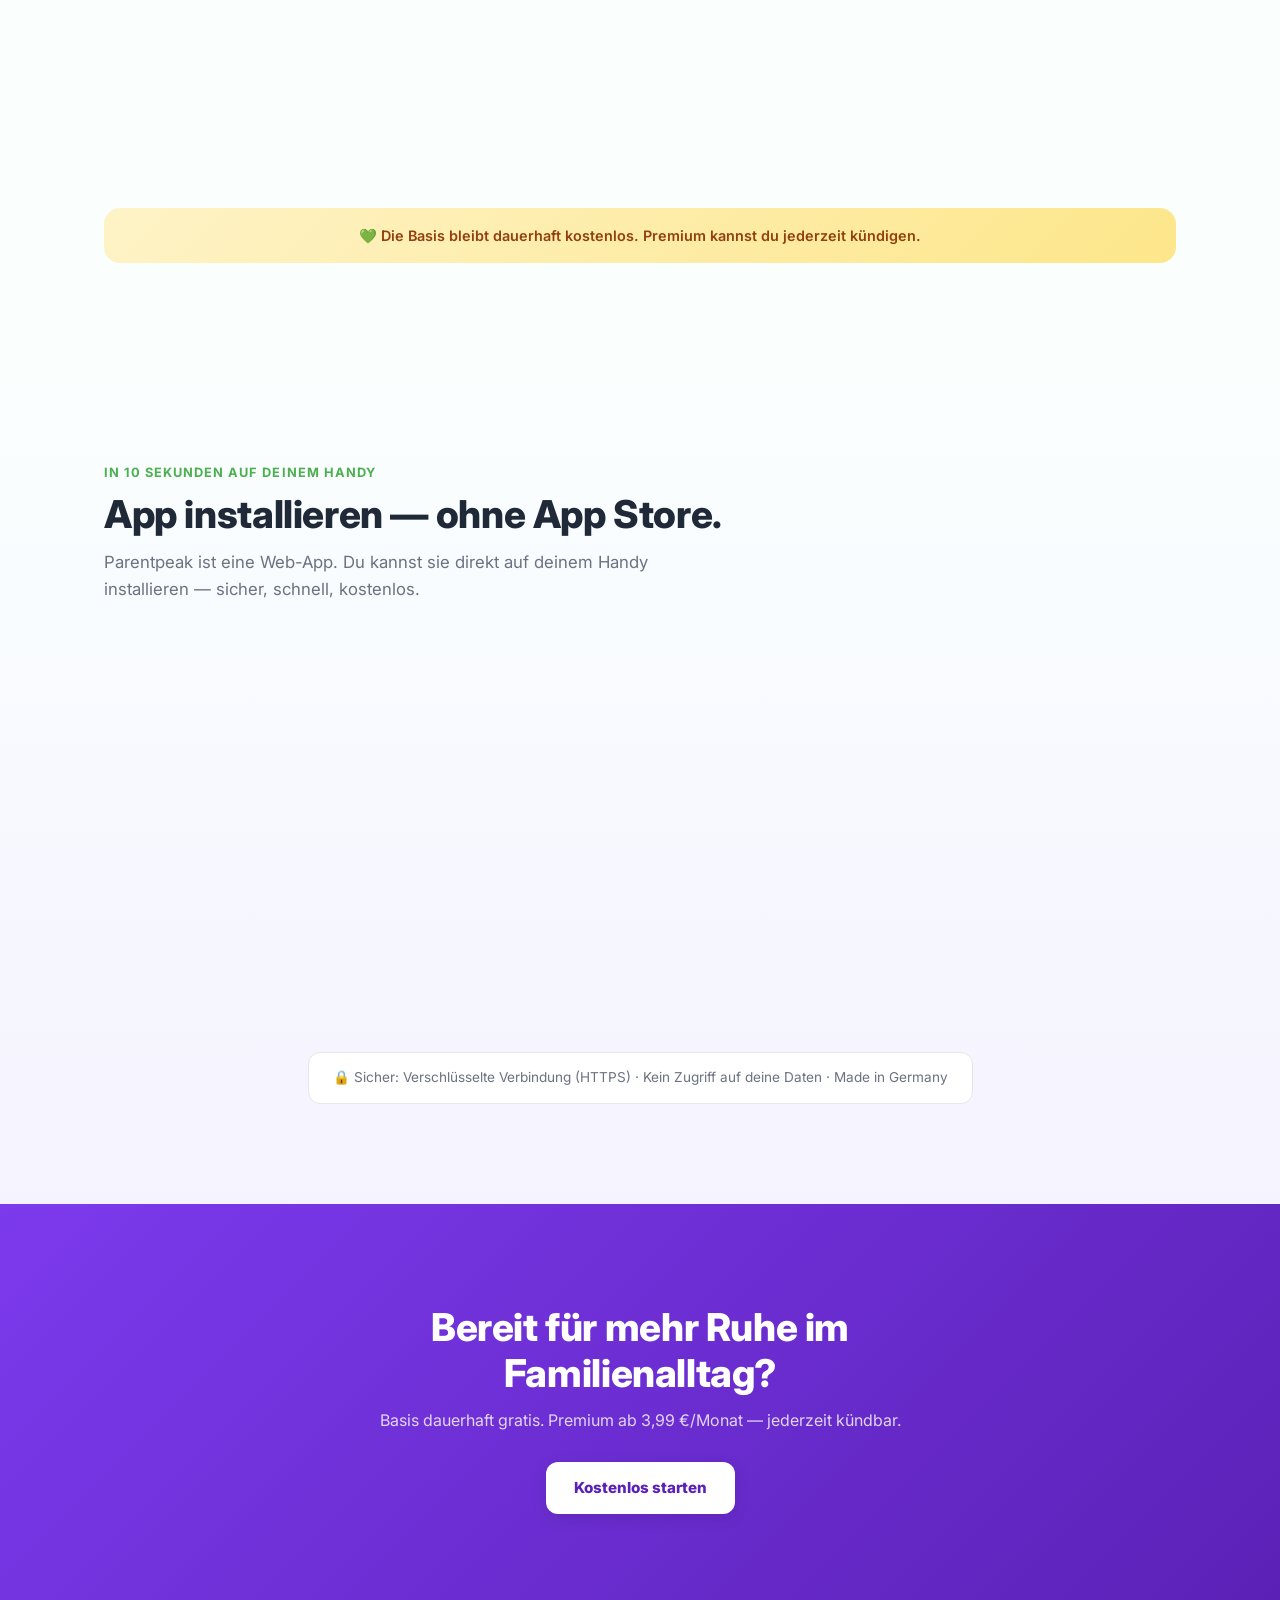
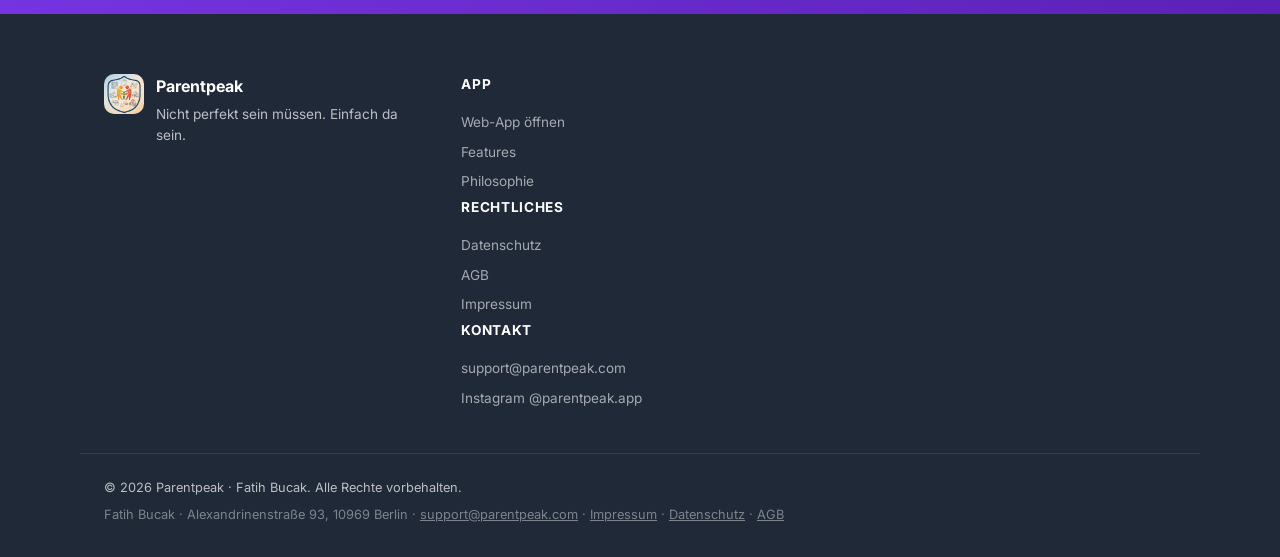
==== commit 576570d6: "Echtes Schild-Logo überall: app-icon + neues og-image (warmes Design), Cache v4" ====
--- a/index.html
+++ b/index.html
@@ -18,8 +18,8 @@
   <meta name="twitter:description" content="Die App für Eltern. Events, Verschenkmarkt, KI-Beratung, Familien-Community, Kalender. Kostenlos starten.">
   <meta name="twitter:image" content="https://parentpeak.com/assets/og-image.png">
   <link rel="canonical" href="https://parentpeak.com/">
-  <link rel="icon" href="assets/app-icon.png?v=3">
-  <link rel="apple-touch-icon" href="assets/app-icon.png?v=3">
+  <link rel="icon" href="assets/app-icon.png?v=4">
+  <link rel="apple-touch-icon" href="assets/app-icon.png?v=4">
   <link rel="preconnect" href="https://fonts.googleapis.com">
   <link rel="preconnect" href="https://fonts.gstatic.com" crossorigin>
   <link rel="preload" href="https://fonts.googleapis.com/css2?family=Inter:wght@400;500;600;700;800;900&display=swap" as="style">
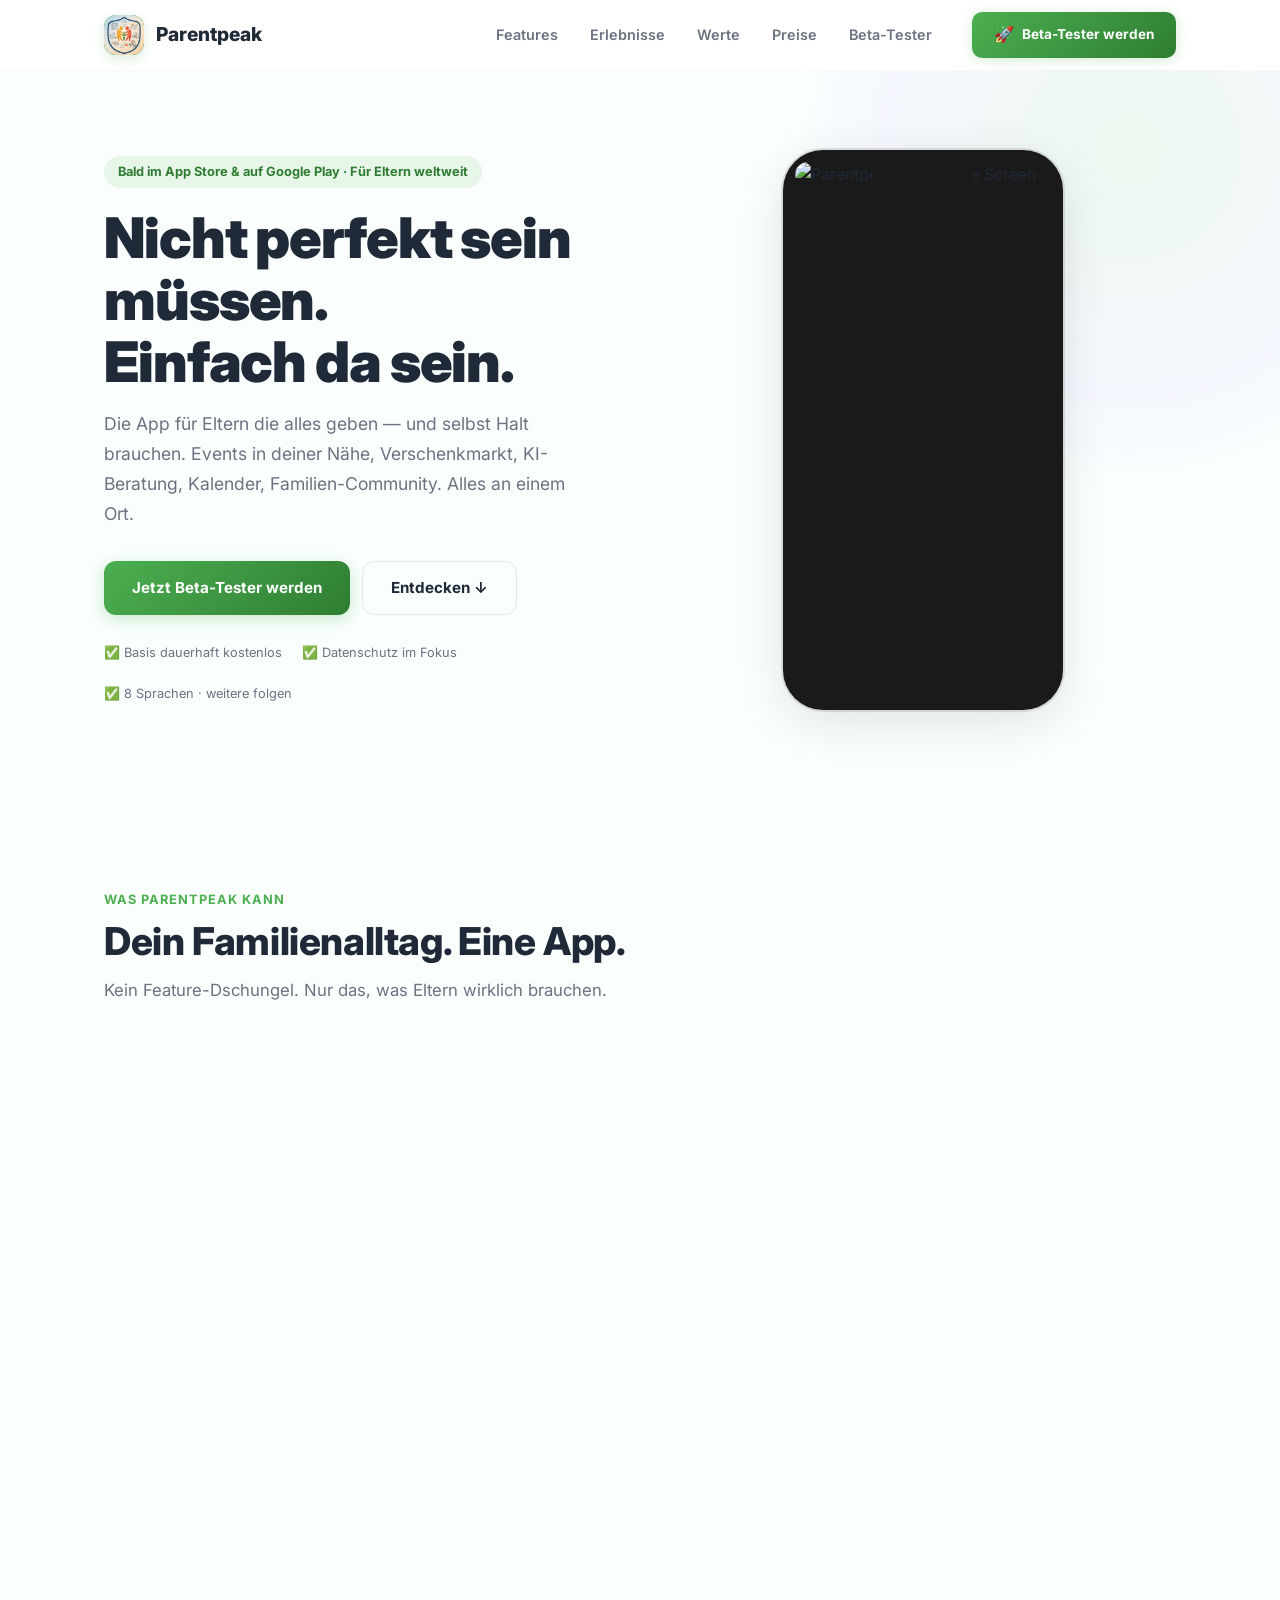
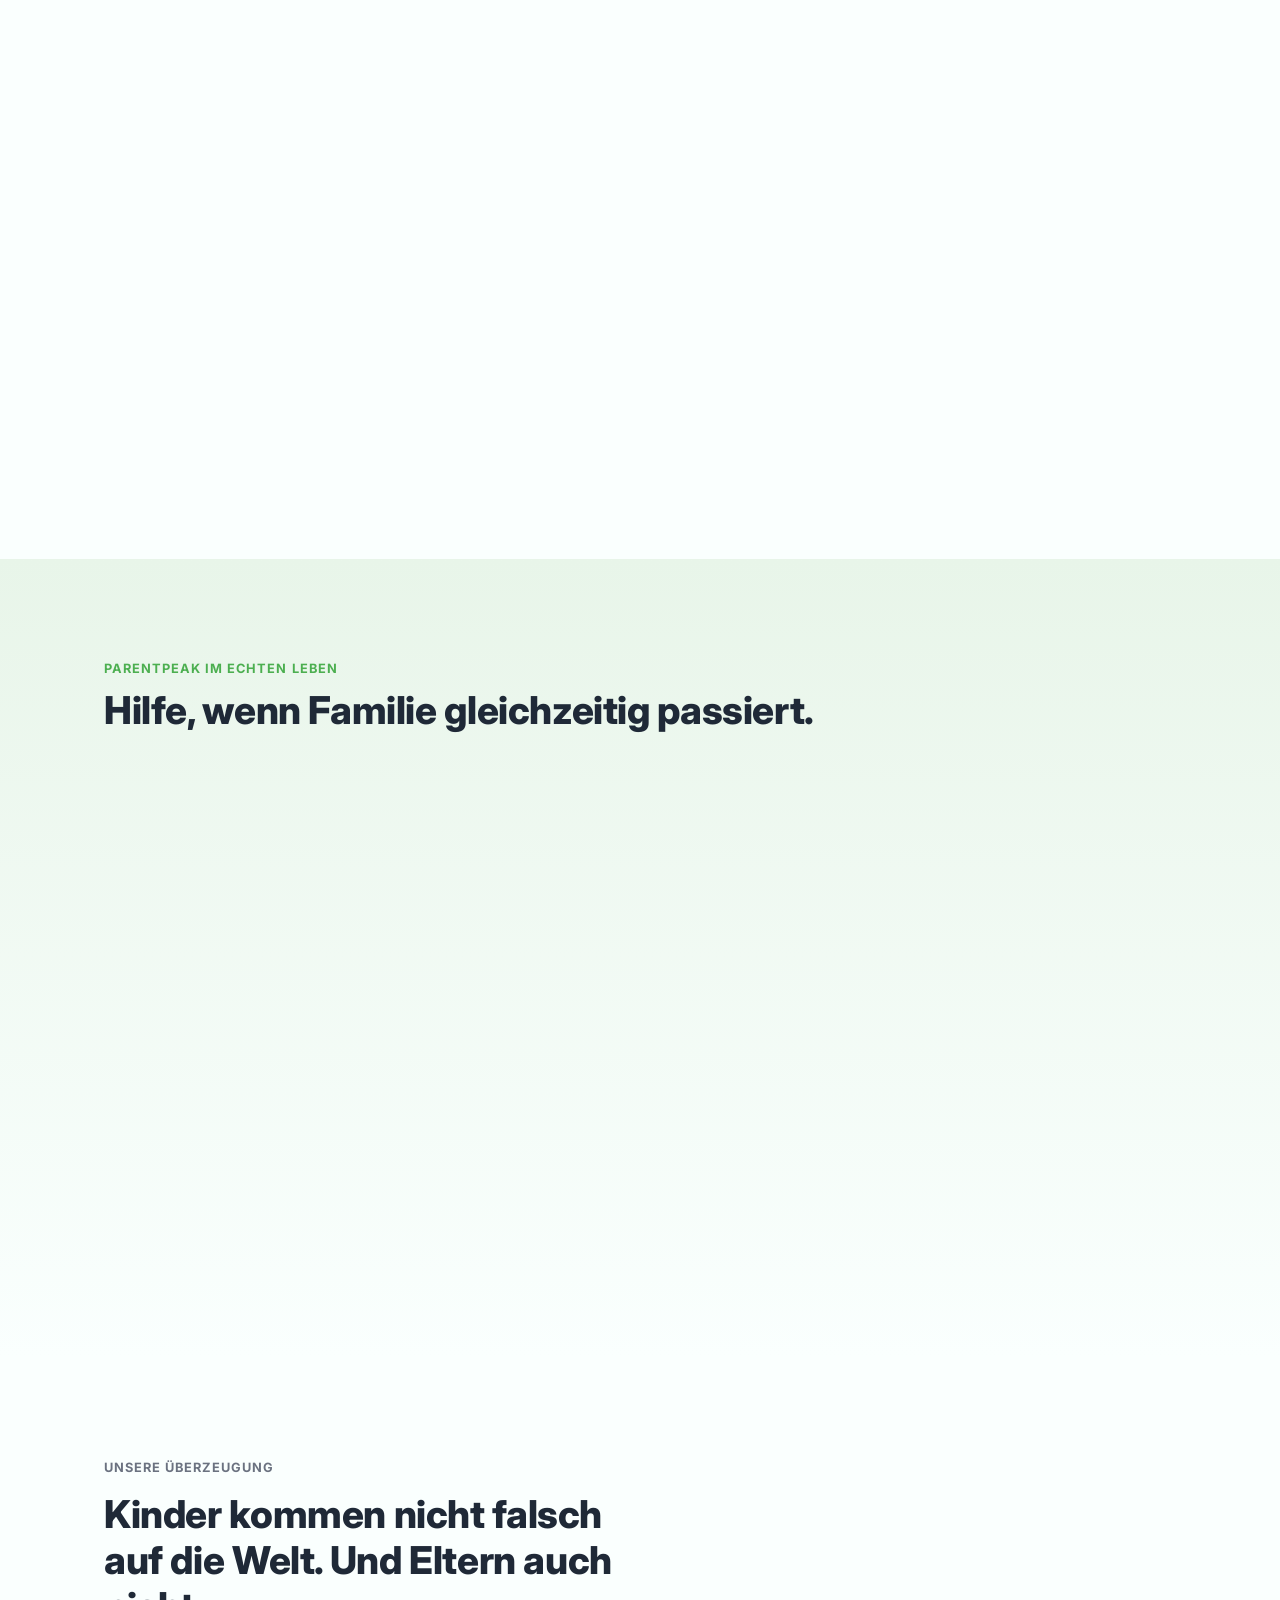
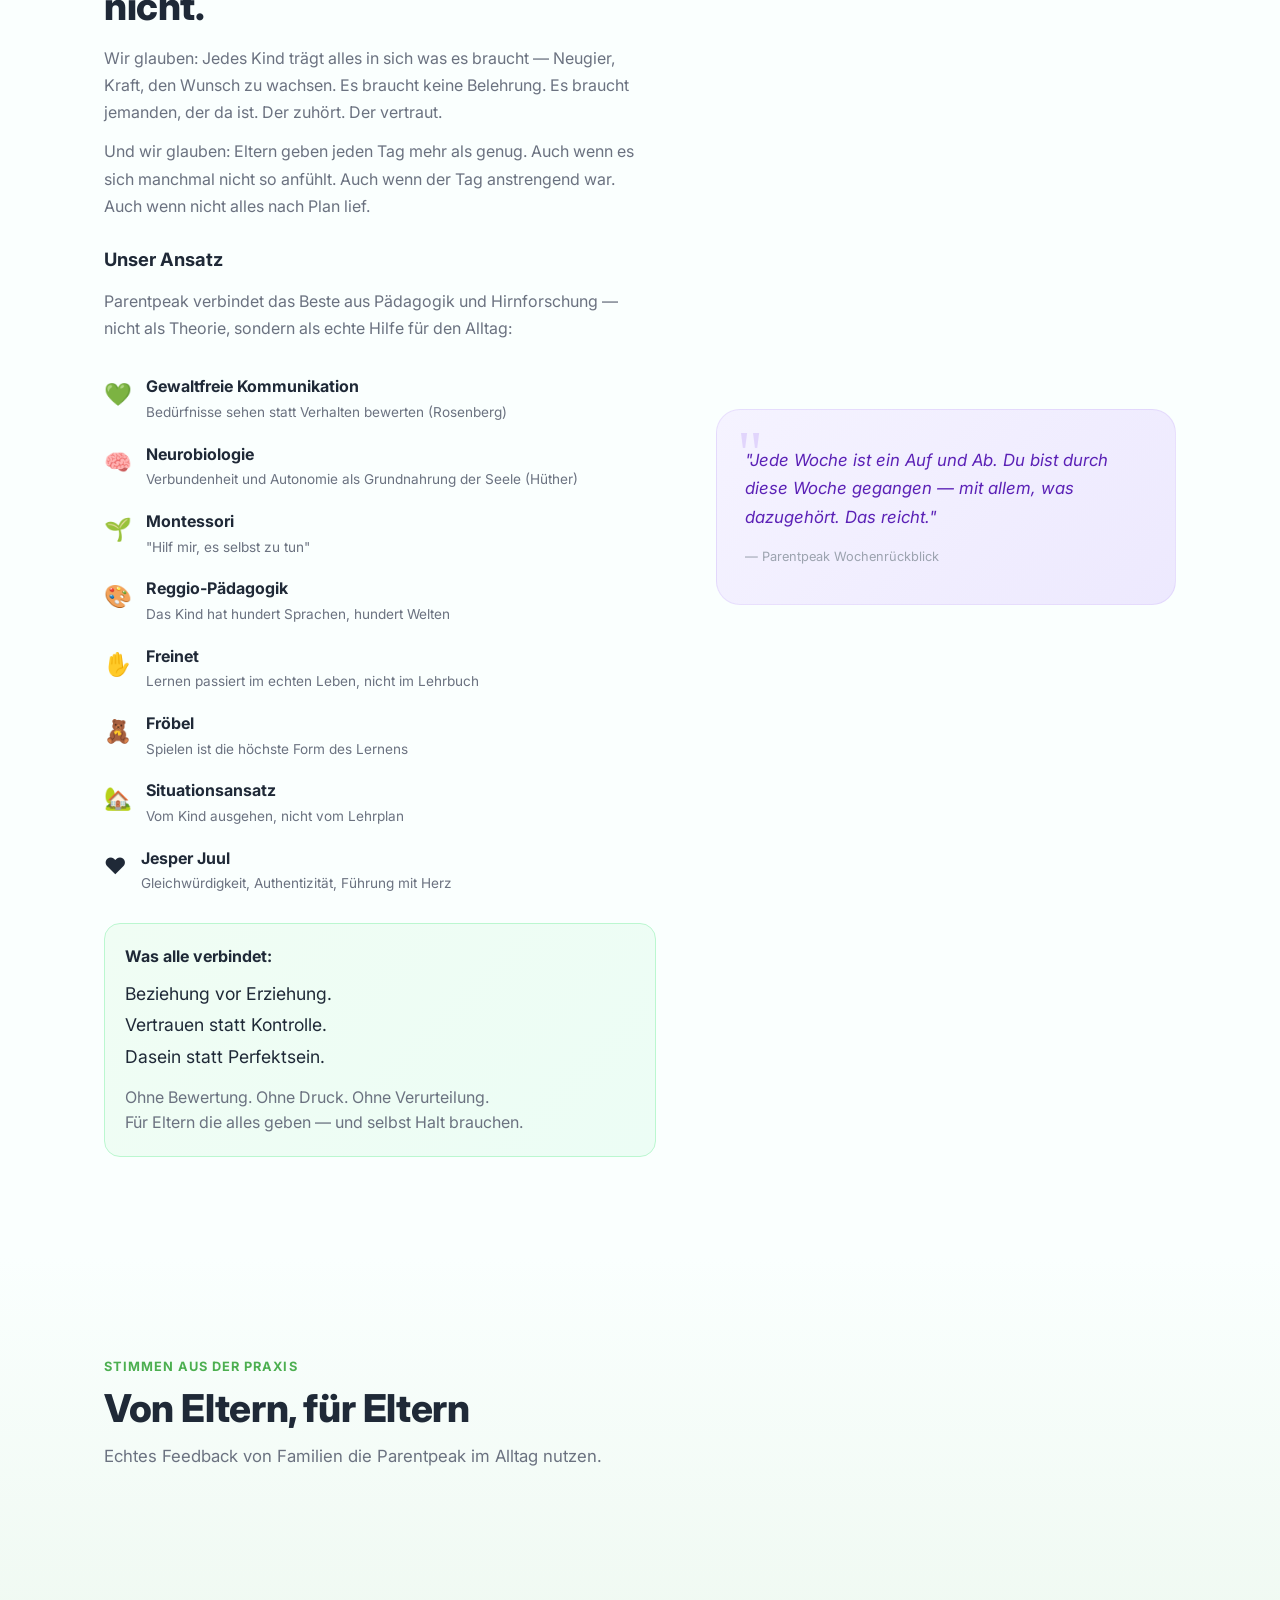
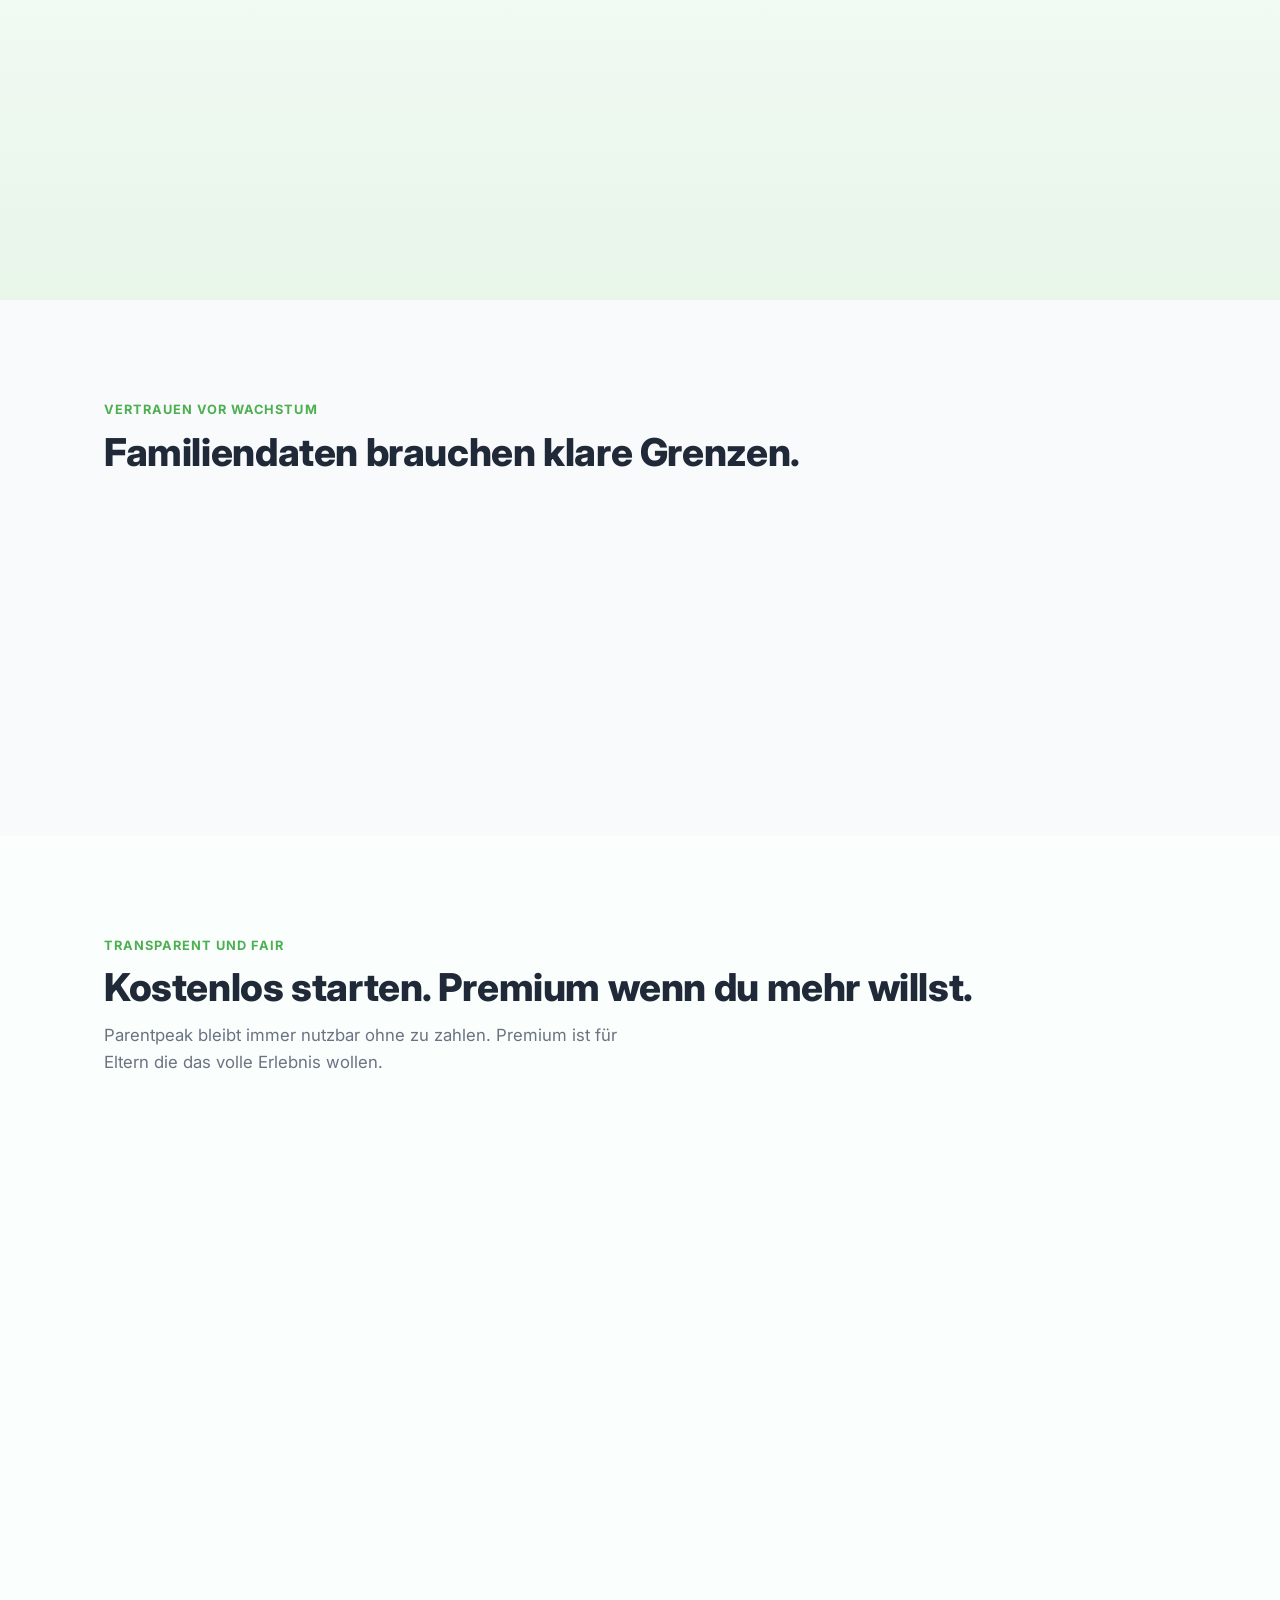
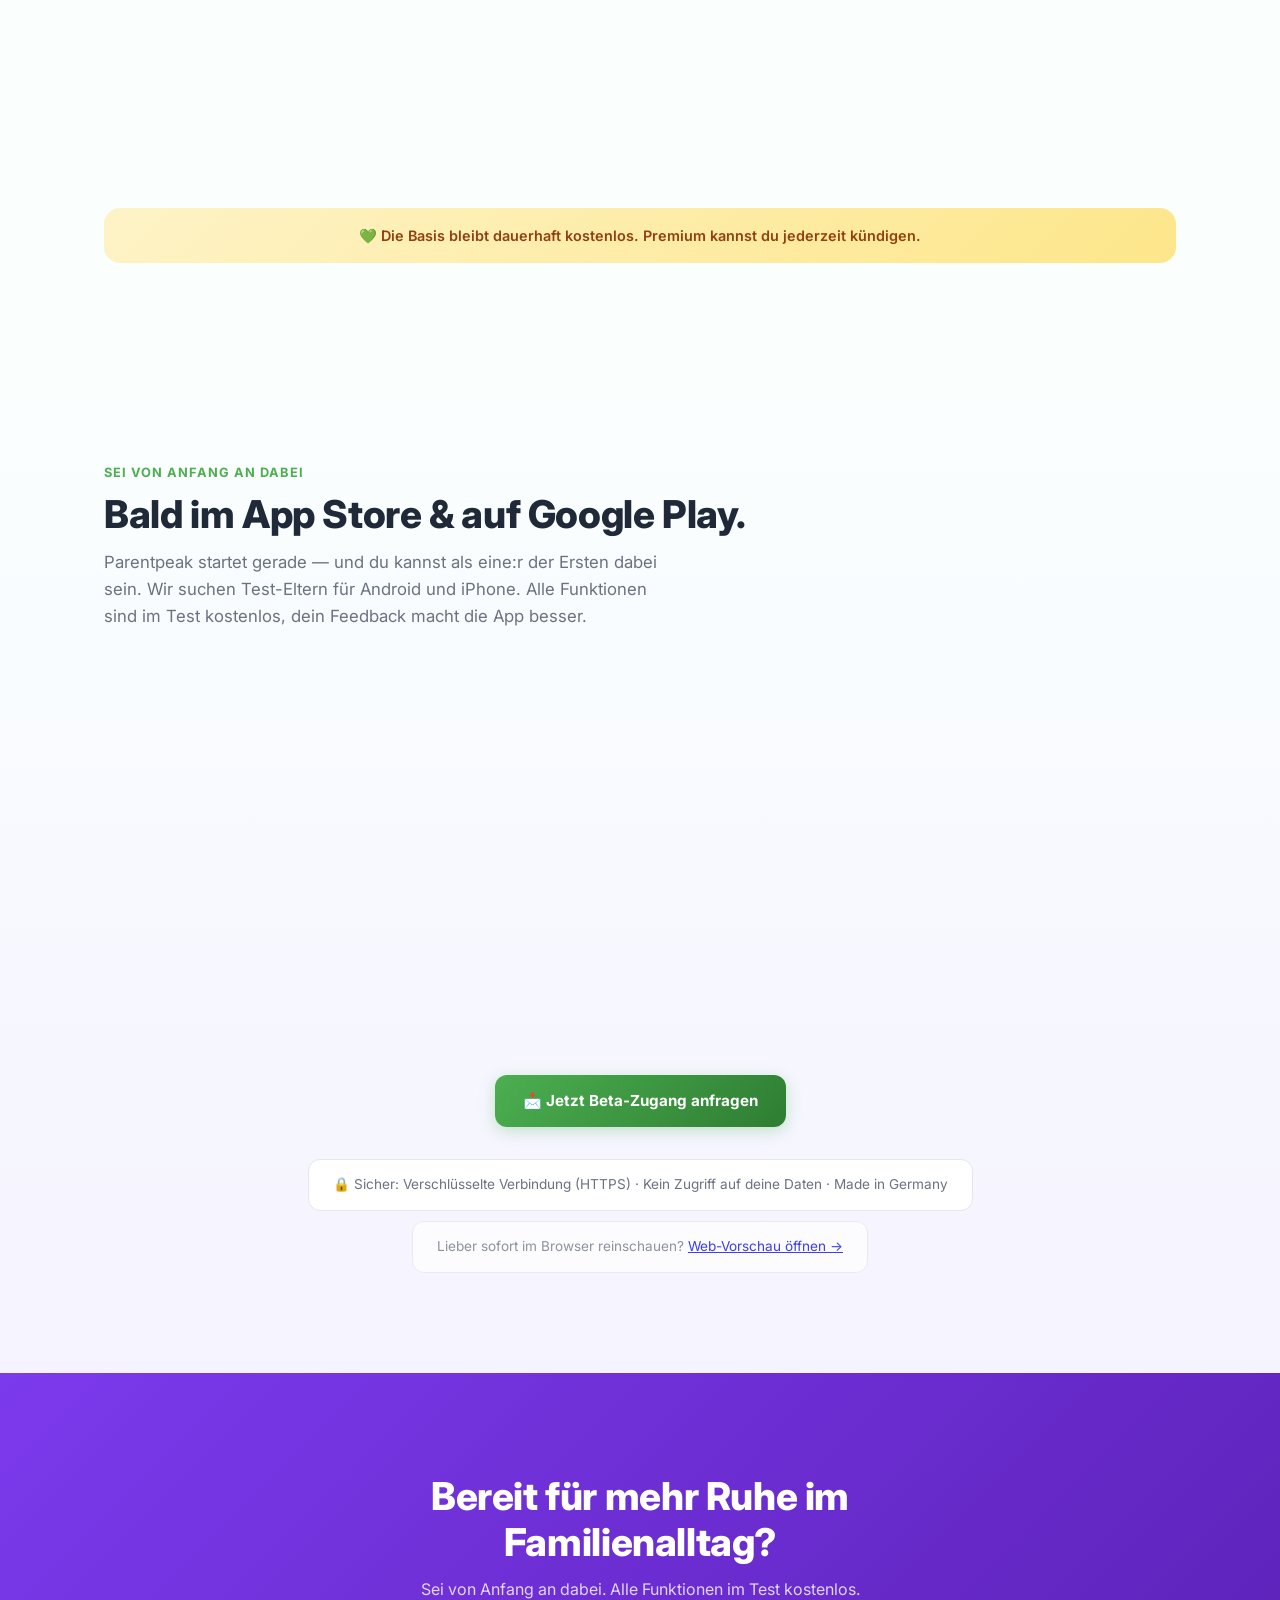
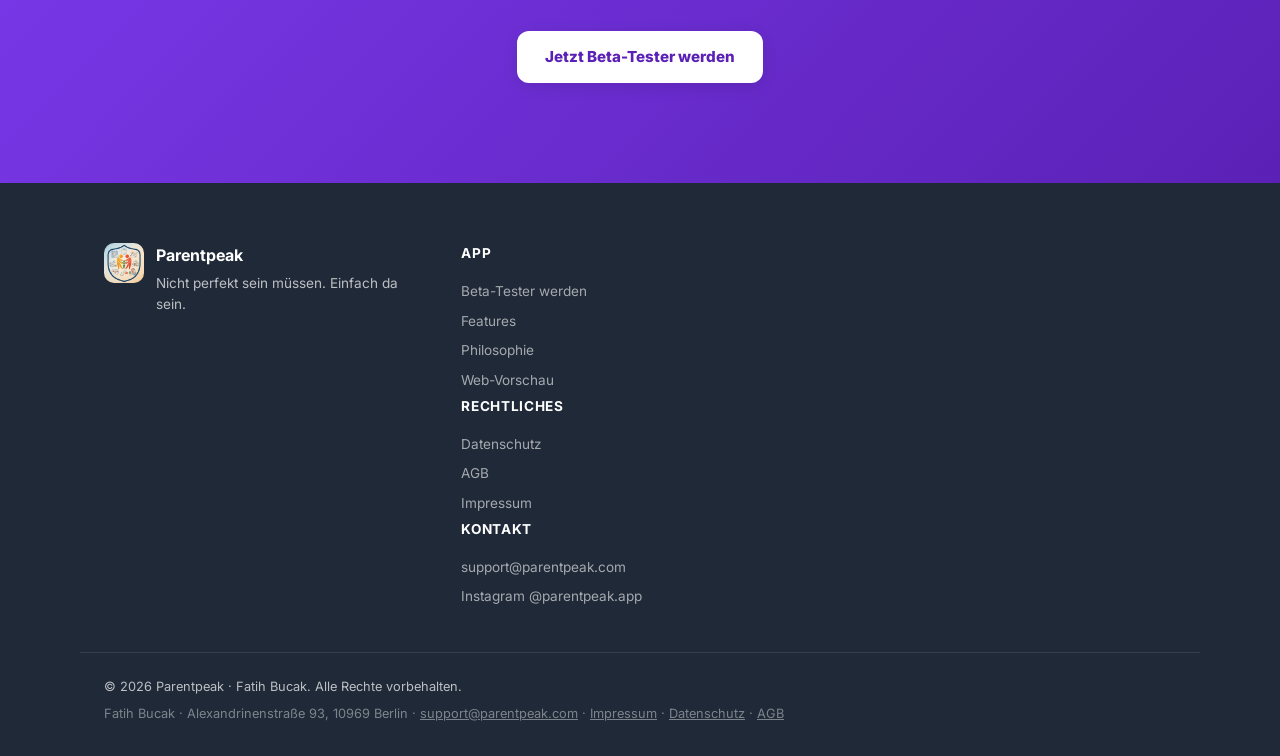
==== commit 82490729: "Website: von Web-App-Bewerbung auf Beta/Store-Launch umstellen Die Seite bewarb bisher die Web-App (" ====
--- a/index.html
+++ b/index.html
@@ -97,12 +97,12 @@
         <a href="#testimonials">Erlebnisse</a>
         <a href="#philosophie">Werte</a>
         <a href="#pricing">Preise</a>
-        <a href="#installieren">Installieren</a>
+        <a href="#installieren">Beta-Tester</a>
       </nav>
       <div class="nav-actions">
-        <a href="https://parentpeak.de" class="nav-cta" target="_blank" rel="noopener">
+        <a href="#installieren" class="nav-cta">
           <span class="cta-icon" aria-hidden="true">🚀</span>
-          <span>Kostenlos starten</span>
+          <span>Beta-Tester werden</span>
         </a>
       </div>
       <button class="nav-toggle" aria-label="Menü öffnen" aria-expanded="false" aria-controls="mobile-menu">
@@ -117,9 +117,9 @@
     <a href="#testimonials">Erlebnisse</a>
     <a href="#philosophie">Werte</a>
     <a href="#pricing">Preise</a>
-    <a href="https://parentpeak.de" class="button button-primary" target="_blank" rel="noopener">
+    <a href="#installieren" class="button button-primary">
       <span aria-hidden="true">🚀</span>
-      <span>Kostenlos starten</span>
+      <span>Beta-Tester werden</span>
     </a>
   </div>
 
@@ -131,11 +131,11 @@
     <div class="hero-bg" aria-hidden="true"></div>
     <div class="container hero-content">
       <div class="hero-text">
-        <p class="hero-badge">Kostenlos starten &middot; Für Eltern weltweit</p>
+        <p class="hero-badge">Bald im App Store &amp; auf Google Play &middot; Für Eltern weltweit</p>
         <h1 id="hero-heading">Nicht perfekt sein müssen.<br>Einfach da sein.</h1>
         <p class="hero-sub">Die App für Eltern die alles geben — und selbst Halt brauchen. Events in deiner Nähe, Verschenkmarkt, KI-Beratung, Kalender, Familien-Community. Alles an einem Ort.</p>
         <div class="hero-buttons">
-          <a href="https://parentpeak.de" class="button button-primary" target="_blank" rel="noopener">Kostenlos starten</a>
+          <a href="#installieren" class="button button-primary">Jetzt Beta-Tester werden</a>
           <a href="#features" class="button button-ghost">Entdecken ↓</a>
         </div>
         <div class="hero-trust" aria-label="Vertrauens-Merkmale">
@@ -425,7 +425,7 @@
             <li>✅ Familien-Geld Übersicht</li>
             <li>✅ 1 Rezept pro Tag</li>
           </ul>
-          <a href="https://parentpeak.de" class="button button-ghost" target="_blank" rel="noopener">Kostenlos starten</a>
+          <a href="#installieren" class="button button-ghost">Beta-Tester werden</a>
         </div>
         <div class="pricing-card pricing-card--premium" data-anim role="listitem">
           <div class="pricing-badge">Beliebt</div>
@@ -445,43 +445,47 @@
             <li>✅ <strong>Komplett werbefrei</strong></li>
             <li>✅ Alles aus Free inklusive</li>
           </ul>
-          <a href="https://parentpeak.de" class="button button-primary" target="_blank" rel="noopener">30 Tage kostenlos testen</a>
+          <a href="#installieren" class="button button-primary">Beta-Tester werden</a>
         </div>
       </div>
       <p class="pricing-note">💚 Die Basis bleibt dauerhaft kostenlos. Premium kannst du jederzeit kündigen.</p>
     </div>
   </section>
 
-  <!-- Install PWA Section -->
+  <!-- Beta / Launch Section -->
   <section id="installieren" class="install-section" aria-labelledby="install-heading">
     <div class="container">
-      <p class="section-eyebrow">In 10 Sekunden auf deinem Handy</p>
-      <h2 class="section-title" id="install-heading">App installieren — ohne App Store.</h2>
-      <p class="section-sub">Parentpeak ist eine Web-App. Du kannst sie direkt auf deinem Handy installieren — sicher, schnell, kostenlos.</p>
+      <p class="section-eyebrow">Sei von Anfang an dabei</p>
+      <h2 class="section-title" id="install-heading">Bald im App Store &amp; auf Google Play.</h2>
+      <p class="section-sub">Parentpeak startet gerade — und du kannst als eine:r der Ersten dabei sein. Wir suchen Test-Eltern für Android und iPhone. Alle Funktionen sind im Test kostenlos, dein Feedback macht die App besser.</p>
       <div class="install-grid">
         <div class="install-card" data-anim>
           <div class="install-icon" aria-hidden="true">🤖</div>
           <h3>Android</h3>
           <ol class="install-steps">
-            <li>Öffne <a href="https://parentpeak.de" target="_blank" rel="noopener">parentpeak.de</a> in Chrome</li>
-            <li>Tippe auf das Menü (⋮) oben rechts</li>
-            <li>Wähle <strong>„App installieren"</strong></li>
-            <li>Fertig — die App ist auf deinem Startbildschirm!</li>
+            <li>Schreib uns deine <strong>Gmail-Adresse</strong></li>
+            <li>Wir laden dich zum geschlossenen Test ein</li>
+            <li>Du installierst Parentpeak über Google Play</li>
+            <li>Fertig — du bist Beta-Tester:in!</li>
           </ol>
         </div>
         <div class="install-card" data-anim>
           <div class="install-icon" aria-hidden="true">🍎</div>
           <h3>iPhone</h3>
           <ol class="install-steps">
-            <li>Öffne <a href="https://parentpeak.de" target="_blank" rel="noopener">parentpeak.de</a> in Safari</li>
-            <li>Tippe auf den Teilen-Button (⬆️)</li>
-            <li>Wähle <strong>„Zum Home-Bildschirm"</strong></li>
-            <li>Fertig — die App ist auf deinem Startbildschirm!</li>
+            <li>Schreib uns deine <strong>Apple-ID (E-Mail)</strong></li>
+            <li>Wir laden dich über TestFlight ein</li>
+            <li>Du installierst Parentpeak per TestFlight</li>
+            <li>Fertig — du bist Beta-Tester:in!</li>
           </ol>
         </div>
+      </div>
+      <div class="install-cta-row" style="text-align:center;margin-top:28px;">
+        <a href="mailto:support@parentpeak.com?subject=Ich%20m%C3%B6chte%20Beta-Tester%20werden&amp;body=Hallo%20Parentpeak-Team%2C%0A%0Aich%20m%C3%B6chte%20die%20App%20testen.%0APlattform%20(Android%2FiPhone)%3A%20%0AMeine%20E-Mail%20(Gmail%20f%C3%BCr%20Android%20%2F%20Apple-ID%20f%C3%BCr%20iPhone)%3A%20%0A%0ADanke%21" class="button button-primary">📩 Jetzt Beta-Zugang anfragen</a>
       </div>
       <div class="install-trust">
         <p>🔒 Sicher: Verschlüsselte Verbindung (HTTPS) · Kein Zugriff auf deine Daten · Made in Germany</p>
+        <p style="margin-top:10px;font-size:0.85rem;opacity:0.75;">Lieber sofort im Browser reinschauen? <a href="https://parentpeak.de" target="_blank" rel="noopener">Web-Vorschau öffnen →</a></p>
       </div>
     </div>
   </section>
@@ -490,8 +494,8 @@
   <section class="final-cta" aria-labelledby="cta-heading">
     <div class="container final-cta-inner">
       <h2 id="cta-heading">Bereit für mehr Ruhe im Familienalltag?</h2>
-      <p>Basis dauerhaft gratis. Premium ab 3,99 €/Monat — jederzeit kündbar.</p>
-      <a href="https://parentpeak.de" class="button button-light" target="_blank" rel="noopener">Kostenlos starten</a>
+      <p>Sei von Anfang an dabei. Alle Funktionen im Test kostenlos.</p>
+      <a href="#installieren" class="button button-light">Jetzt Beta-Tester werden</a>
     </div>
   </section>
 
@@ -510,9 +514,10 @@
       <div class="footer-links">
         <div>
           <h4>App</h4>
-          <a href="https://parentpeak.de" target="_blank" rel="noopener">Web-App öffnen</a>
+          <a href="#installieren">Beta-Tester werden</a>
           <a href="#features">Features</a>
           <a href="#philosophie">Philosophie</a>
+          <a href="https://parentpeak.de" target="_blank" rel="noopener">Web-Vorschau</a>
         </div>
         <div>
           <h4>Rechtliches</h4>
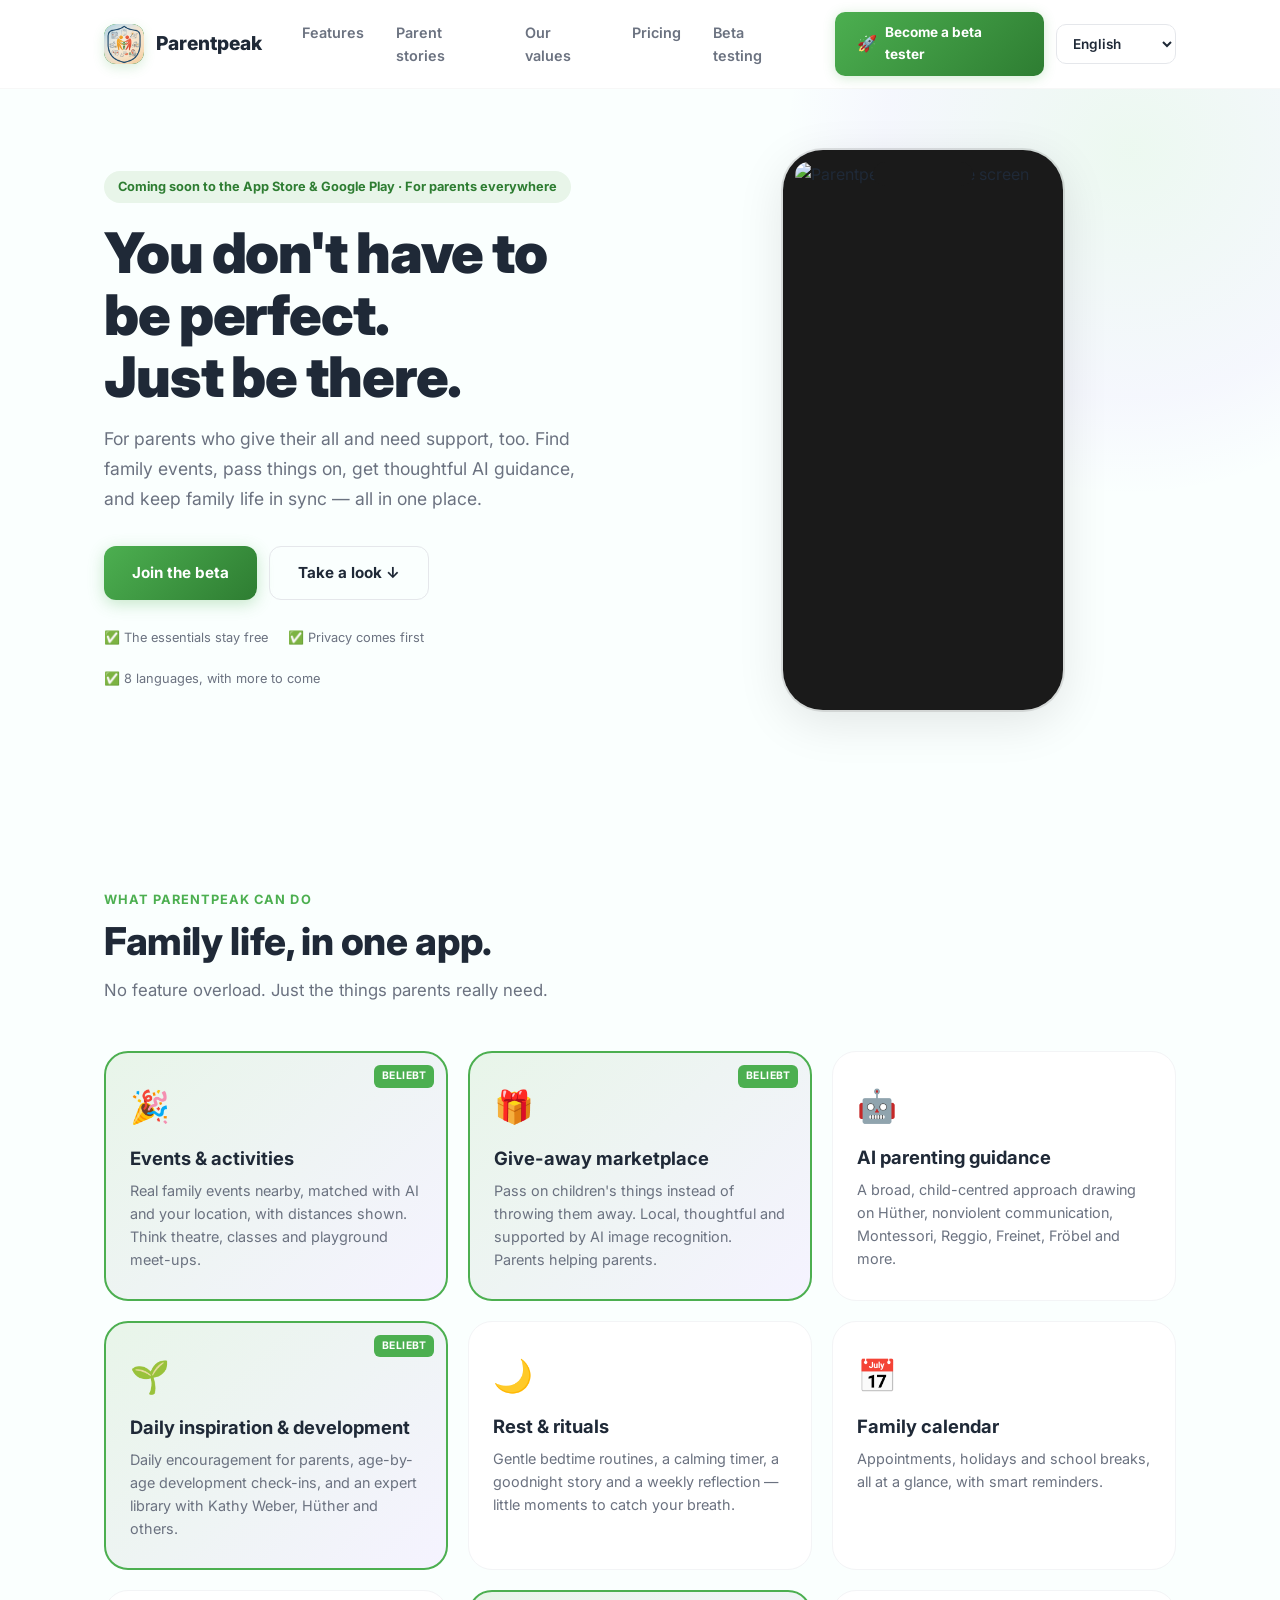
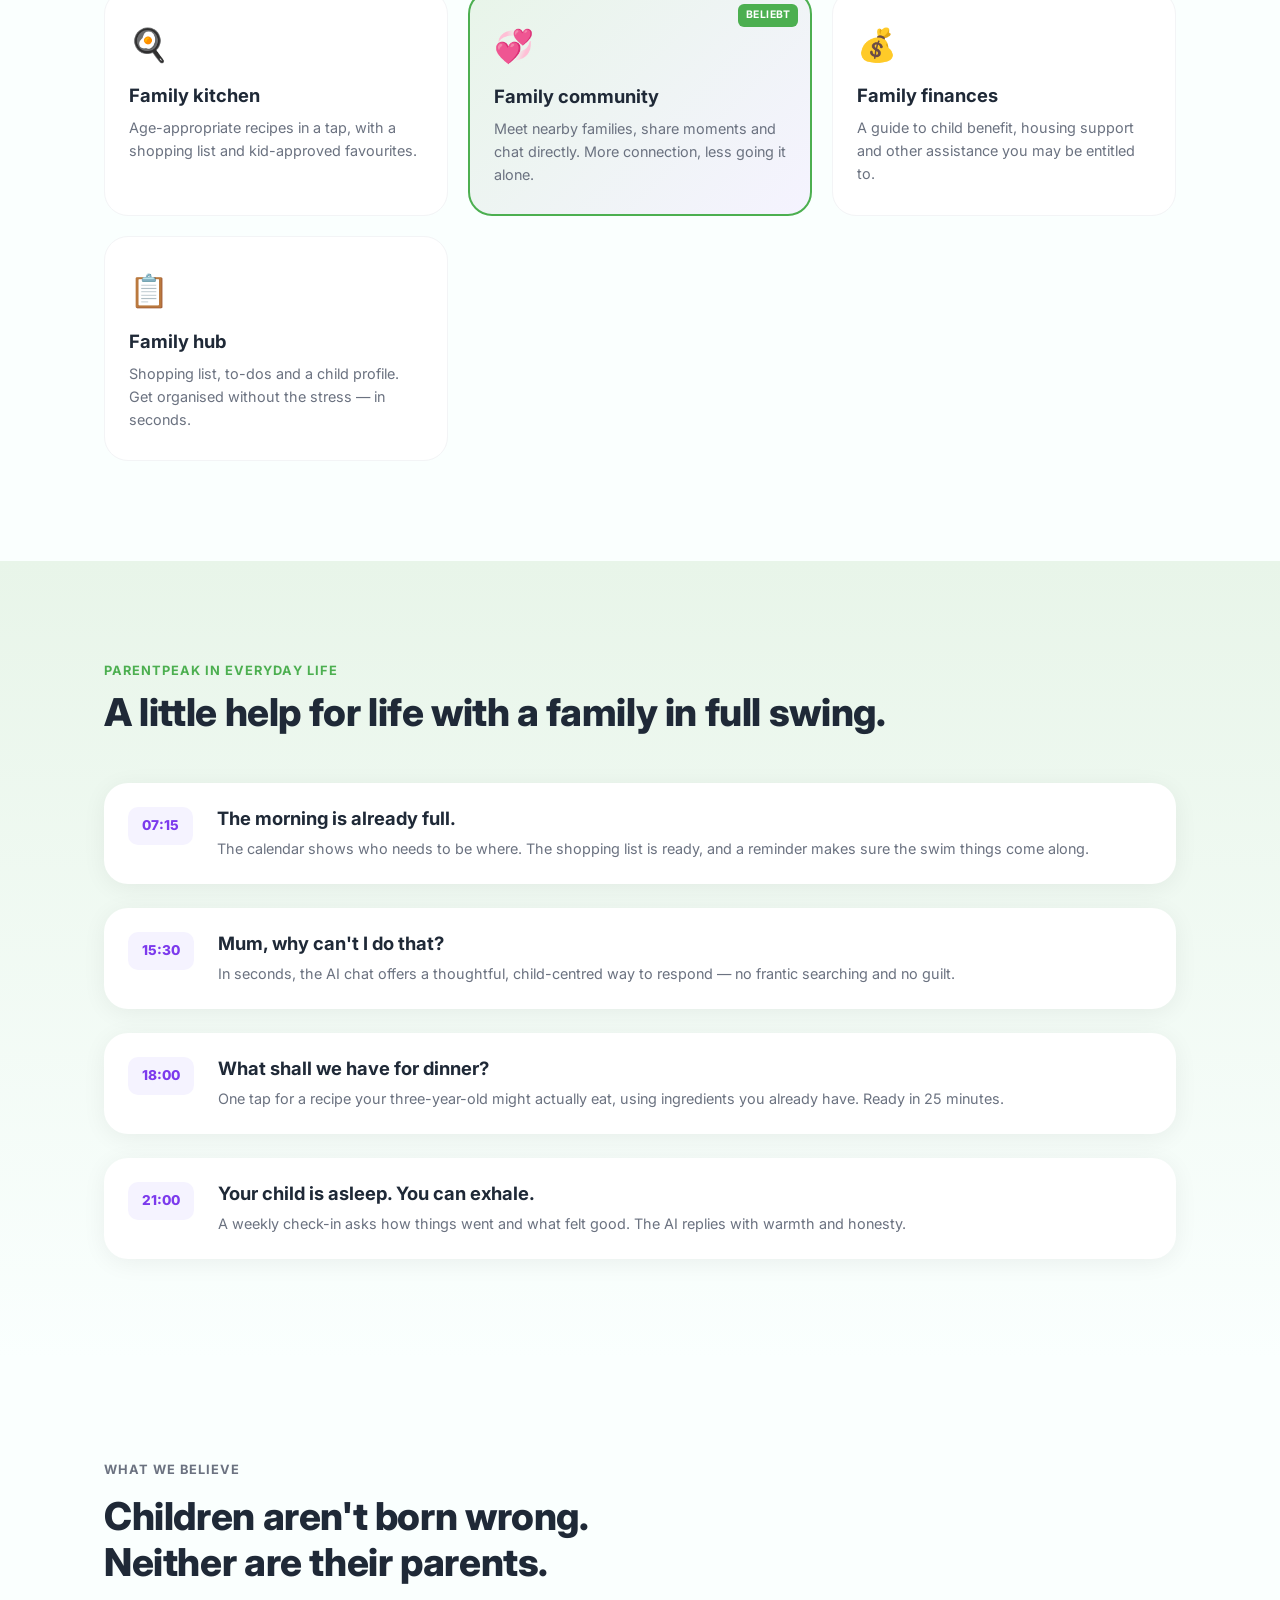
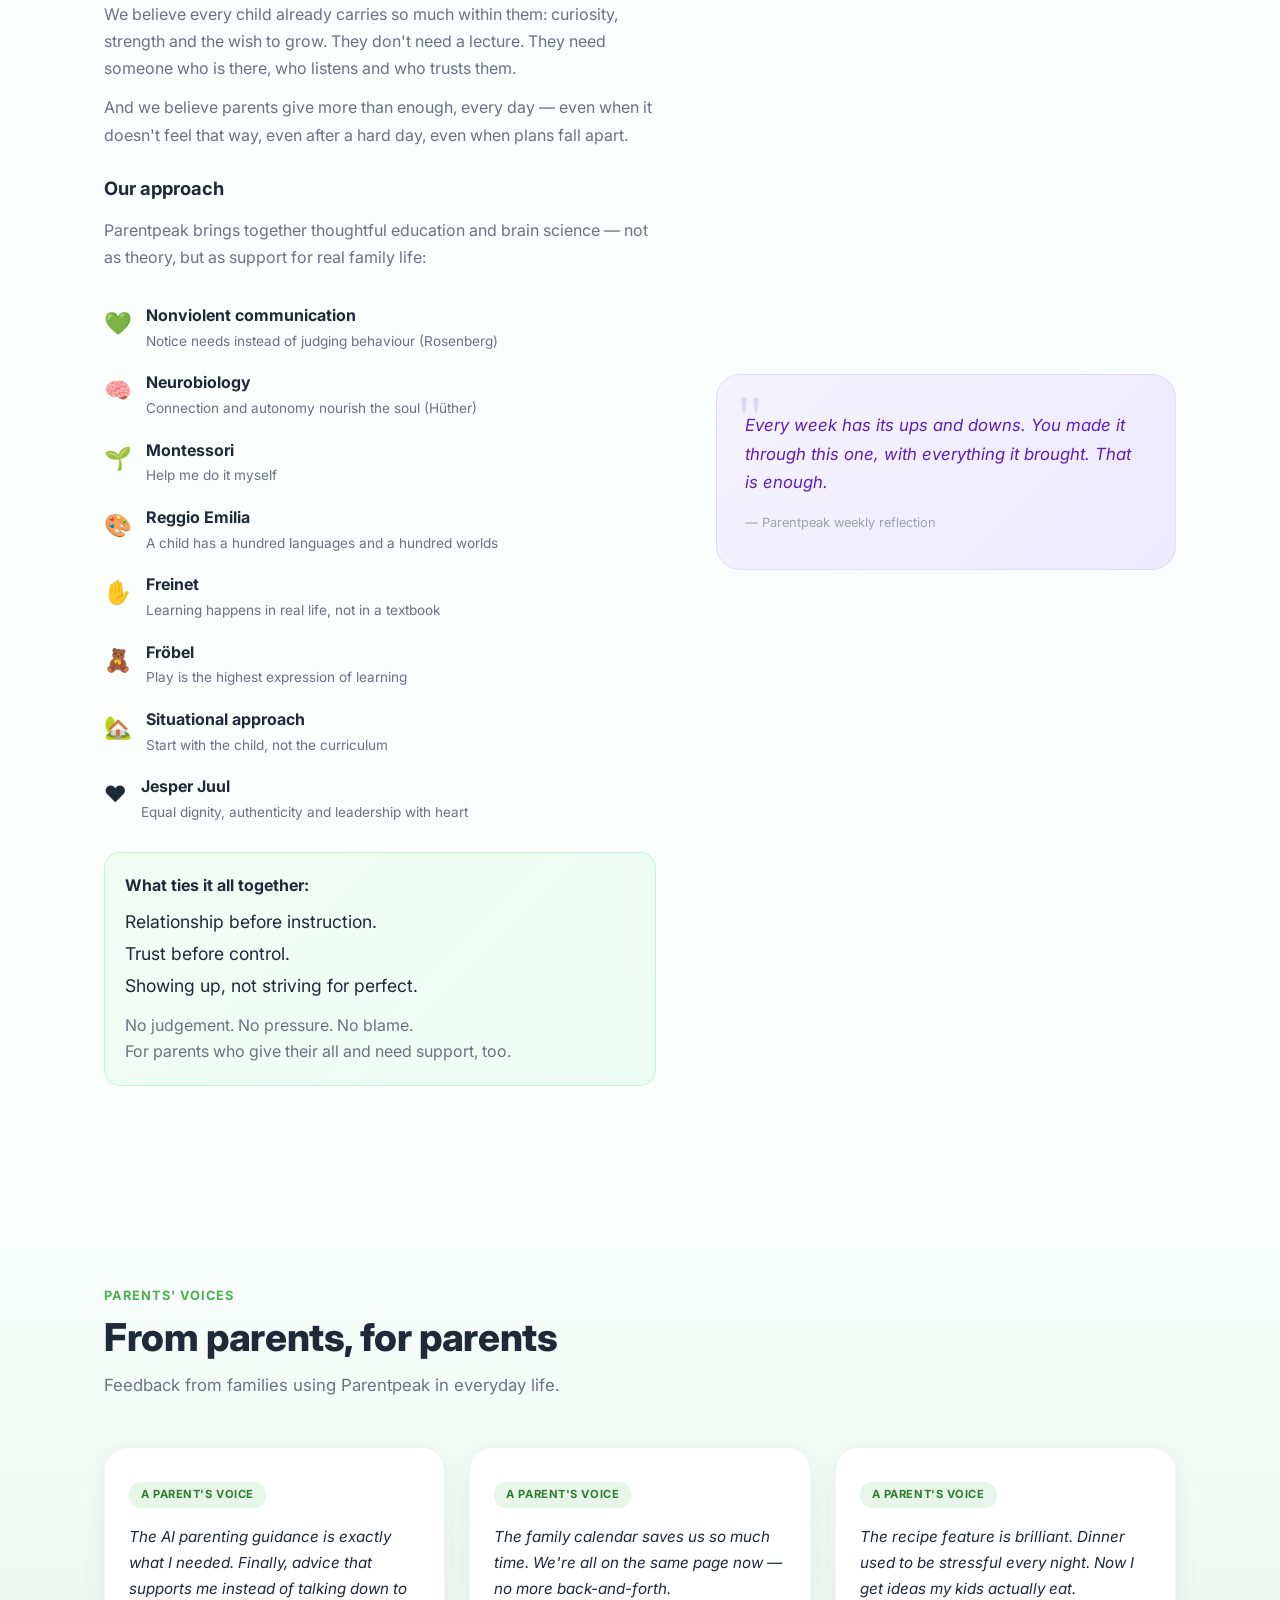
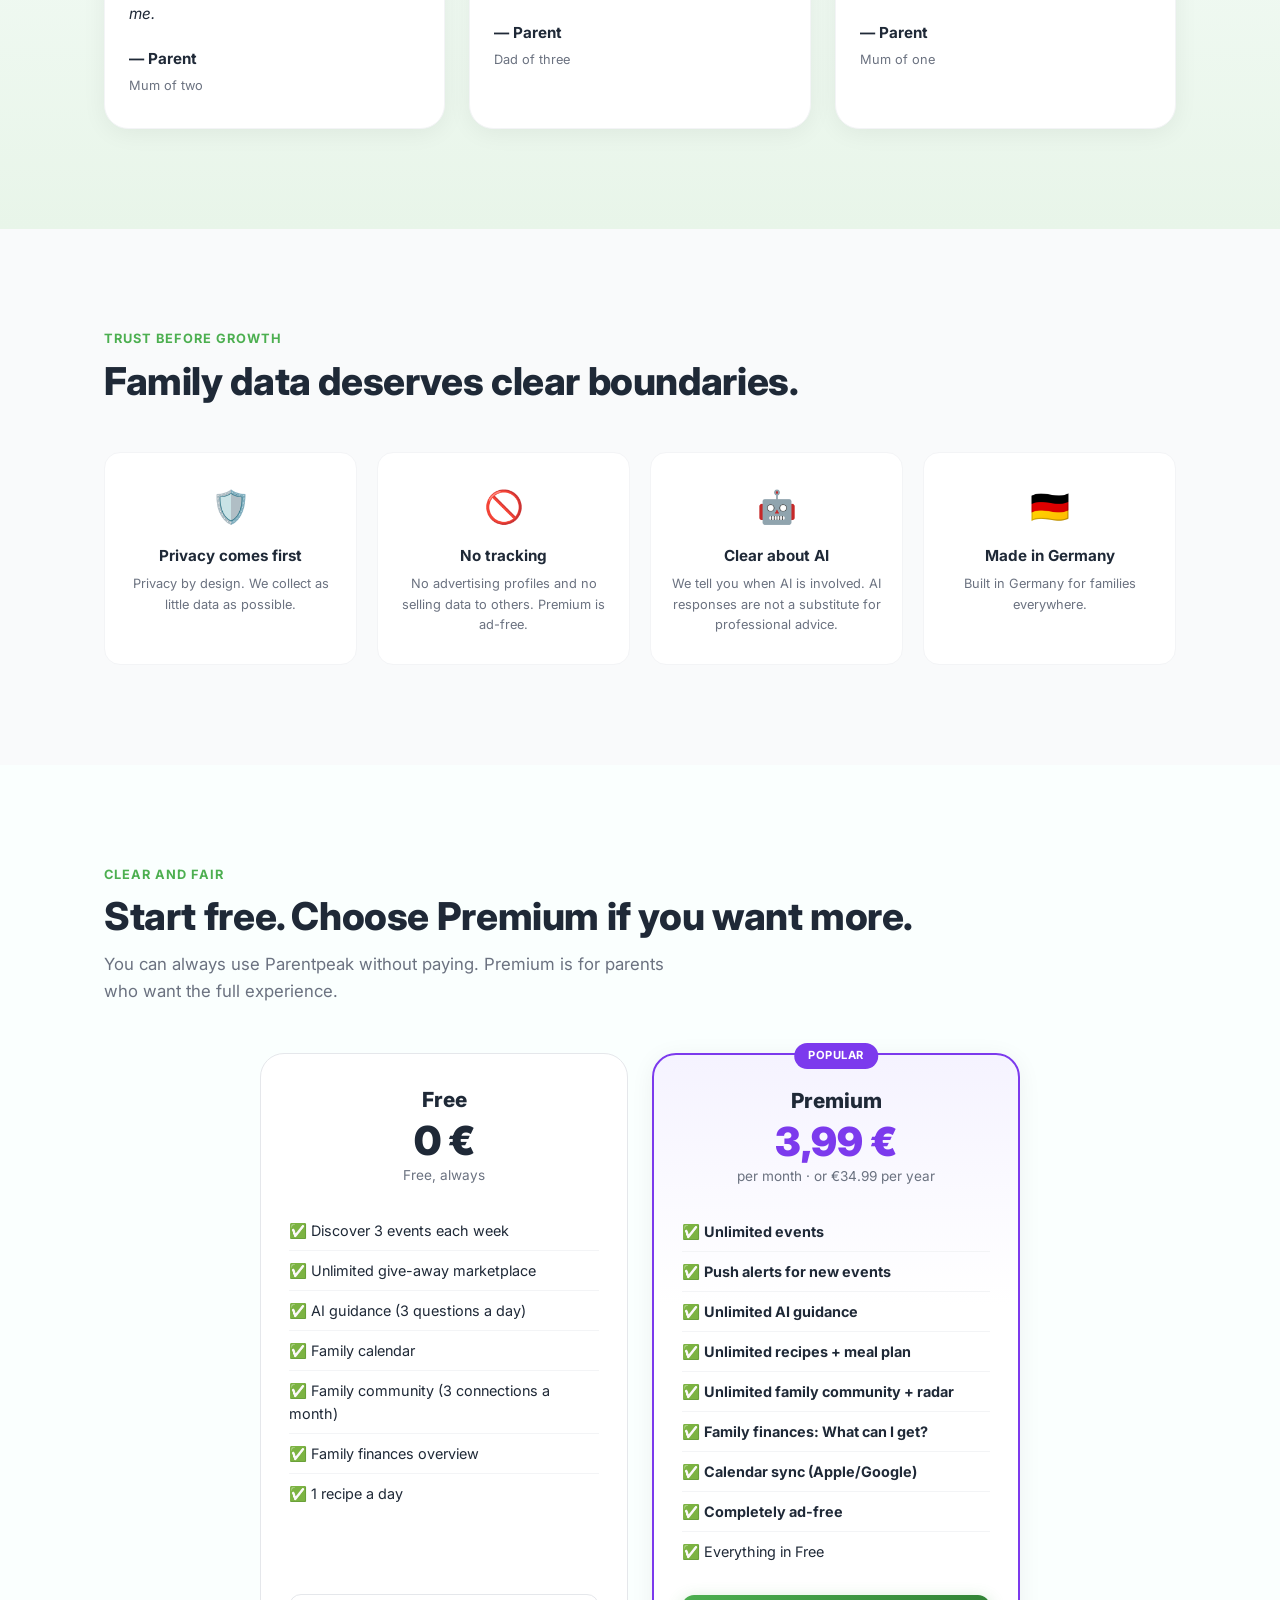
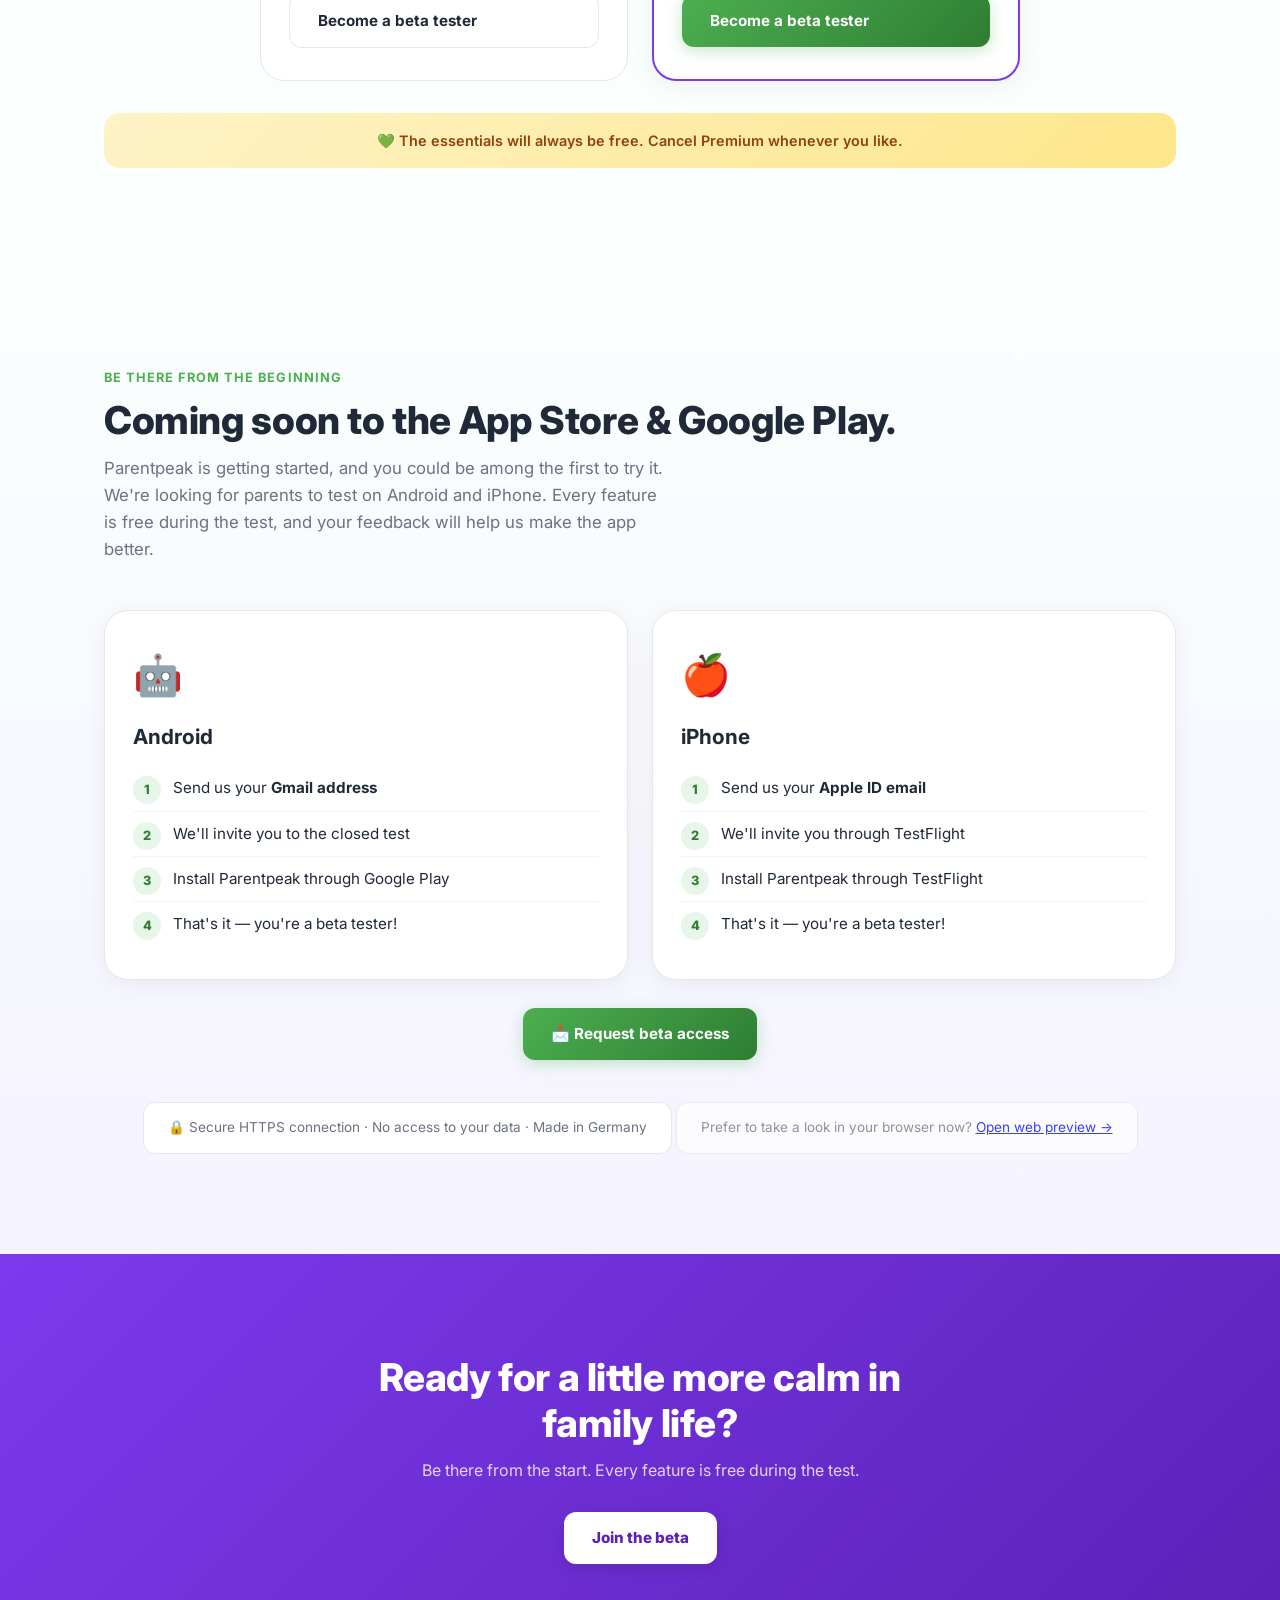
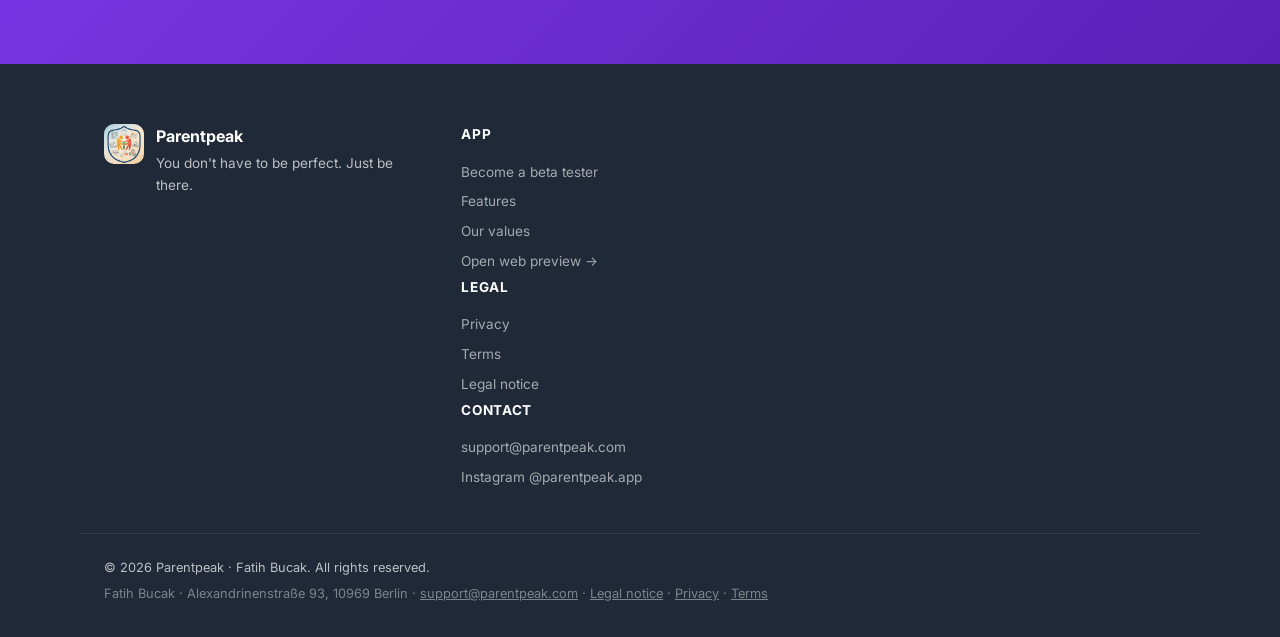
==== commit 8ed1ef45: "Add eight-language support to website Co-authored-by: Copilot <223556219+Copilot@users.noreply.githu" ====
--- a/index.html
+++ b/index.html
@@ -4,20 +4,28 @@
   <meta charset="UTF-8">
   <meta name="viewport" content="width=device-width, initial-scale=1.0">
   <meta name="theme-color" content="#4CAF50">
-  <meta name="description" content="Parentpeak — die App für Eltern. Events in deiner Nähe, Verschenkmarkt, KI-Beratung, Familien-Community, Kalender und mehr. Kostenlos starten.">
+  <meta name="description" content="Parentpeak — die App für Eltern. Events in deiner Nähe, Verschenkmarkt, KI-Beratung, Familien-Community, Kalender und mehr. Kostenlos starten." data-i18n-content="meta_description">
   <meta property="og:type" content="website">
   <meta property="og:locale" content="de_DE">
-  <meta property="og:title" content="Parentpeak — Nicht perfekt sein müssen. Einfach da sein.">
-  <meta property="og:description" content="Events in deiner Nähe, Verschenkmarkt, KI-Beratung, Familien-Community, Kalender und mehr. Kostenlos starten.">
+  <meta property="og:title" content="Parentpeak — Nicht perfekt sein müssen. Einfach da sein." data-i18n-content="meta_title">
+  <meta property="og:description" content="Events in deiner Nähe, Verschenkmarkt, KI-Beratung, Familien-Community, Kalender und mehr. Kostenlos starten." data-i18n-content="meta_description">
   <meta property="og:url" content="https://parentpeak.com/">
   <meta property="og:image" content="https://parentpeak.com/assets/og-image.png">
   <meta property="og:image:width" content="1200">
   <meta property="og:image:height" content="630">
   <meta name="twitter:card" content="summary_large_image">
-  <meta name="twitter:title" content="Parentpeak — Nicht perfekt sein müssen. Einfach da sein.">
-  <meta name="twitter:description" content="Die App für Eltern. Events, Verschenkmarkt, KI-Beratung, Familien-Community, Kalender. Kostenlos starten.">
+  <meta name="twitter:title" content="Parentpeak — Nicht perfekt sein müssen. Einfach da sein." data-i18n-content="meta_title">
+  <meta name="twitter:description" content="Die App für Eltern. Events, Verschenkmarkt, KI-Beratung, Familien-Community, Kalender. Kostenlos starten." data-i18n-content="meta_twitter_description">
   <meta name="twitter:image" content="https://parentpeak.com/assets/og-image.png">
   <link rel="canonical" href="https://parentpeak.com/">
+  <link rel="alternate" hreflang="de" href="https://parentpeak.com/?lang=de">
+  <link rel="alternate" hreflang="en" href="https://parentpeak.com/?lang=en">
+  <link rel="alternate" hreflang="tr" href="https://parentpeak.com/?lang=tr">
+  <link rel="alternate" hreflang="ku" href="https://parentpeak.com/?lang=ku">
+  <link rel="alternate" hreflang="fr" href="https://parentpeak.com/?lang=fr">
+  <link rel="alternate" hreflang="es" href="https://parentpeak.com/?lang=es">
+  <link rel="alternate" hreflang="it" href="https://parentpeak.com/?lang=it">
+  <link rel="alternate" hreflang="ar" href="https://parentpeak.com/?lang=ar">
   <link rel="icon" href="assets/app-icon.png?v=4">
   <link rel="apple-touch-icon" href="assets/app-icon.png?v=4">
   <link rel="preconnect" href="https://fonts.googleapis.com">
@@ -25,7 +33,7 @@
   <link rel="preload" href="https://fonts.googleapis.com/css2?family=Inter:wght@400;500;600;700;800;900&display=swap" as="style">
   <link href="https://fonts.googleapis.com/css2?family=Inter:wght@400;500;600;700;800;900&display=swap" rel="stylesheet">
   <link rel="stylesheet" href="style.css">
-  <title>Parentpeak — Nicht perfekt sein müssen. Einfach da sein.</title>
+  <title data-i18n="meta_title">Parentpeak — Nicht perfekt sein müssen. Einfach da sein.</title>
 
   <!-- Structured Data: SoftwareApplication -->
   <script type="application/ld+json">
@@ -48,7 +56,7 @@
       "name": "Fatih Bucak"
     },
     "datePublished": "2026-01-01",
-    "inLanguage": ["de", "en", "tr", "ku"],
+    "inLanguage": ["de", "en", "tr", "ku", "fr", "es", "it", "ar"],
     "screenshot": "https://parentpeak.com/assets/app-home.png"
   }
   </script>
@@ -74,53 +82,79 @@
 </head>
 <body>
   <!-- Skip-Link for Accessibility -->
-  <a href="#main-content" class="skip-link">Zum Inhalt springen</a>
+  <a href="#main-content" class="skip-link" data-i18n="skip_link">Zum Inhalt springen</a>
 
   <!-- Noscript Fallback -->
   <noscript>
     <div class="noscript-banner">
-      Diese Seite funktioniert am besten mit aktiviertem JavaScript. Alle Inhalte sind aber auch ohne JS sichtbar.
+      <span data-i18n="noscript_message">Diese Seite funktioniert am besten mit aktiviertem JavaScript. Alle Inhalte sind aber auch ohne JS sichtbar.</span>
     </div>
   </noscript>
 
   <!-- Navigation -->
   <header class="nav" role="banner">
     <div class="nav-inner">
-      <a href="#" class="nav-logo" aria-label="Parentpeak — Startseite">
+      <a href="#" class="nav-logo" aria-label="Parentpeak — Startseite" data-i18n-aria-label="logo_aria">
         <div class="logo-icon">
           <img src="assets/app-icon.png" alt="" width="40" height="40" aria-hidden="true">
         </div>
         <span>Parentpeak</span>
       </a>
-      <nav class="nav-links" aria-label="Hauptnavigation">
-        <a href="#features">Features</a>
-        <a href="#testimonials">Erlebnisse</a>
-        <a href="#philosophie">Werte</a>
-        <a href="#pricing">Preise</a>
-        <a href="#installieren">Beta-Tester</a>
+      <nav class="nav-links" aria-label="Hauptnavigation" data-i18n-aria-label="nav_aria">
+        <a href="#features" data-i18n="nav_features">Features</a>
+        <a href="#testimonials" data-i18n="nav_testimonials">Erlebnisse</a>
+        <a href="#philosophie" data-i18n="nav_philosophy">Werte</a>
+        <a href="#pricing" data-i18n="nav_pricing">Preise</a>
+        <a href="#installieren" data-i18n="nav_beta">Beta-Tester</a>
       </nav>
       <div class="nav-actions">
         <a href="#installieren" class="nav-cta">
           <span class="cta-icon" aria-hidden="true">🚀</span>
-          <span>Beta-Tester werden</span>
+          <span data-i18n="cta_beta">Beta-Tester werden</span>
         </a>
-      </div>
-      <button class="nav-toggle" aria-label="Menü öffnen" aria-expanded="false" aria-controls="mobile-menu">
+        <label class="language-picker">
+          <span class="visually-hidden" data-i18n="language_label">Sprache auswählen</span>
+          <select class="language-select" aria-label="Sprache auswählen" data-i18n-aria-label="language_label">
+            <option value="de">Deutsch</option>
+            <option value="en">English</option>
+            <option value="tr">Türkçe</option>
+            <option value="ku">Kurdî</option>
+            <option value="fr">Français</option>
+            <option value="es">Español</option>
+            <option value="it">Italiano</option>
+            <option value="ar">العربية</option>
+          </select>
+        </label>
+      </div>
+      <button class="nav-toggle" aria-label="Menü öffnen" data-i18n-aria-label="menu_open" aria-expanded="false" aria-controls="mobile-menu">
         <span></span><span></span><span></span>
       </button>
     </div>
   </header>
 
   <!-- Mobile Menu -->
-  <div class="mobile-menu" id="mobile-menu" role="navigation" aria-label="Mobile Navigation">
-    <a href="#features">Features</a>
-    <a href="#testimonials">Erlebnisse</a>
-    <a href="#philosophie">Werte</a>
-    <a href="#pricing">Preise</a>
+  <div class="mobile-menu" id="mobile-menu" role="navigation" aria-label="Mobile Navigation" data-i18n-aria-label="mobile_nav_aria">
+    <a href="#features" data-i18n="nav_features">Features</a>
+    <a href="#testimonials" data-i18n="nav_testimonials">Erlebnisse</a>
+    <a href="#philosophie" data-i18n="nav_philosophy">Werte</a>
+    <a href="#pricing" data-i18n="nav_pricing">Preise</a>
     <a href="#installieren" class="button button-primary">
       <span aria-hidden="true">🚀</span>
-      <span>Beta-Tester werden</span>
+      <span data-i18n="cta_beta">Beta-Tester werden</span>
     </a>
+    <label class="language-picker">
+      <span class="visually-hidden" data-i18n="language_label">Sprache auswählen</span>
+      <select class="language-select" aria-label="Sprache auswählen" data-i18n-aria-label="language_label">
+        <option value="de">Deutsch</option>
+        <option value="en">English</option>
+        <option value="tr">Türkçe</option>
+        <option value="ku">Kurdî</option>
+        <option value="fr">Français</option>
+        <option value="es">Español</option>
+        <option value="it">Italiano</option>
+        <option value="ar">العربية</option>
+      </select>
+    </label>
   </div>
 
   <!-- Main Content -->
@@ -131,23 +165,23 @@
     <div class="hero-bg" aria-hidden="true"></div>
     <div class="container hero-content">
       <div class="hero-text">
-        <p class="hero-badge">Bald im App Store &amp; auf Google Play &middot; Für Eltern weltweit</p>
-        <h1 id="hero-heading">Nicht perfekt sein müssen.<br>Einfach da sein.</h1>
-        <p class="hero-sub">Die App für Eltern die alles geben — und selbst Halt brauchen. Events in deiner Nähe, Verschenkmarkt, KI-Beratung, Kalender, Familien-Community. Alles an einem Ort.</p>
+        <p class="hero-badge" data-i18n="hero_badge">Bald im App Store &amp; auf Google Play &middot; Für Eltern weltweit</p>
+        <h1 id="hero-heading" data-i18n="hero_title">Nicht perfekt sein müssen.<br>Einfach da sein.</h1>
+        <p class="hero-sub" data-i18n="hero_sub">Die App für Eltern die alles geben — und selbst Halt brauchen. Events in deiner Nähe, Verschenkmarkt, KI-Beratung, Kalender, Familien-Community. Alles an einem Ort.</p>
         <div class="hero-buttons">
-          <a href="#installieren" class="button button-primary">Jetzt Beta-Tester werden</a>
-          <a href="#features" class="button button-ghost">Entdecken ↓</a>
-        </div>
-        <div class="hero-trust" aria-label="Vertrauens-Merkmale">
-          <span>✅ Basis dauerhaft kostenlos</span>
-          <span>✅ Datenschutz im Fokus</span>
-          <span>✅ 8 Sprachen · weitere folgen</span>
+          <a href="#installieren" class="button button-primary" data-i18n="hero_cta">Jetzt Beta-Tester werden</a>
+          <a href="#features" class="button button-ghost" data-i18n="hero_discover">Entdecken ↓</a>
+        </div>
+        <div class="hero-trust" aria-label="Vertrauens-Merkmale" data-i18n-aria-label="hero_trust_aria">
+          <span data-i18n="hero_trust_free">✅ Basis dauerhaft kostenlos</span>
+          <span data-i18n="hero_trust_privacy">✅ Datenschutz im Fokus</span>
+          <span data-i18n="hero_trust_languages">✅ 8 Sprachen · weitere folgen</span>
         </div>
       </div>
       <div class="hero-visual">
         <div class="phone-mockup" aria-hidden="true">
           <div class="phone-notch"></div>
-          <img src="assets/app-home.png" alt="Parentpeak App Home Screen" loading="eager" width="256" height="512">
+          <img src="assets/app-home.png" alt="Parentpeak App Home Screen" data-i18n-alt="image_app_alt" loading="eager" width="256" height="512">
         </div>
       </div>
     </div>
@@ -156,59 +190,59 @@
   <!-- Features -->
   <section id="features" class="features" aria-labelledby="features-heading">
     <div class="container">
-      <p class="section-eyebrow">Was Parentpeak kann</p>
-      <h2 class="section-title" id="features-heading">Dein Familienalltag. Eine App.</h2>
-      <p class="section-sub">Kein Feature-Dschungel. Nur das, was Eltern wirklich brauchen.</p>
+      <p class="section-eyebrow" data-i18n="features_eyebrow">Was Parentpeak kann</p>
+      <h2 class="section-title" id="features-heading" data-i18n="features_title">Dein Familienalltag. Eine App.</h2>
+      <p class="section-sub" data-i18n="features_sub">Kein Feature-Dschungel. Nur das, was Eltern wirklich brauchen.</p>
       <div class="features-grid" role="list">
         <div class="feature-card feature-card--highlight" data-anim role="listitem">
           <div class="feature-icon" aria-hidden="true">🎉</div>
-          <h3>Events & Aktivitäten</h3>
-          <p>Echte Familien-Events in deiner Nähe — KI-gesteuert, standortbasiert, mit Entfernungsanzeige. Theater, Kurse, Spielplatz-Treffs.</p>
+          <h3 data-i18n="feature_events_title">Events &amp; Aktivitäten</h3>
+          <p data-i18n="feature_events_desc">Echte Familien-Events in deiner Nähe — KI-gesteuert, standortbasiert, mit Entfernungsanzeige. Theater, Kurse, Spielplatz-Treffs.</p>
         </div>
         <div class="feature-card feature-card--highlight" data-anim role="listitem">
           <div class="feature-icon" aria-hidden="true">🎁</div>
-          <h3>Verschenkmarkt</h3>
-          <p>Kindersachen verschenken statt wegwerfen. Solidarisch, lokal, mit KI-Bilderkennung. Eltern helfen Eltern.</p>
+          <h3 data-i18n="feature_giveaway_title">Verschenkmarkt</h3>
+          <p data-i18n="feature_giveaway_desc">Kindersachen verschenken statt wegwerfen. Solidarisch, lokal, mit KI-Bilderkennung. Eltern helfen Eltern.</p>
         </div>
         <div class="feature-card" data-anim role="listitem">
           <div class="feature-icon" aria-hidden="true">🤖</div>
-          <h3>KI-Elternberatung</h3>
-          <p>Integrativer pädagogischer Ansatz: Hüther, GfK, Montessori, Reggio, Freinet, Fröbel und mehr.</p>
+          <h3 data-i18n="feature_advice_title">KI-Elternberatung</h3>
+          <p data-i18n="feature_advice_desc">Integrativer pädagogischer Ansatz: Hüther, GfK, Montessori, Reggio, Freinet, Fröbel und mehr.</p>
         </div>
         <div class="feature-card feature-card--highlight" data-anim role="listitem">
           <div class="feature-icon" aria-hidden="true">🌱</div>
-          <h3>Impulse & Entwicklung</h3>
-          <p>Tägliche Eltern-Impulse, Entwicklungs-Check für jedes Alter, Experten-Bibliothek mit Kathy Weber, Hüther & Co.</p>
+          <h3 data-i18n="feature_growth_title">Impulse &amp; Entwicklung</h3>
+          <p data-i18n="feature_growth_desc">Tägliche Eltern-Impulse, Entwicklungs-Check für jedes Alter, Experten-Bibliothek mit Kathy Weber, Hüther &amp; Co.</p>
         </div>
         <div class="feature-card" data-anim role="listitem">
           <div class="feature-icon" aria-hidden="true">🌙</div>
-          <h3>Ruhe & Rituale</h3>
-          <p>Sanfte Abendrituale, ein ruhiger Timer, eine Gute-Nacht-Geschichte und der Wochenrückblick — Momente zum Durchatmen.</p>
+          <h3 data-i18n="feature_rituals_title">Ruhe &amp; Rituale</h3>
+          <p data-i18n="feature_rituals_desc">Sanfte Abendrituale, ein ruhiger Timer, eine Gute-Nacht-Geschichte und der Wochenrückblick — Momente zum Durchatmen.</p>
         </div>
         <div class="feature-card" data-anim role="listitem">
           <div class="feature-icon" aria-hidden="true">📅</div>
-          <h3>Familienkalender</h3>
-          <p>Termine, Feiertage, Schulferien — alles auf einen Blick. Mit Smart-Erinnerungen.</p>
+          <h3 data-i18n="feature_calendar_title">Familienkalender</h3>
+          <p data-i18n="feature_calendar_desc">Termine, Feiertage, Schulferien — alles auf einen Blick. Mit Smart-Erinnerungen.</p>
         </div>
         <div class="feature-card" data-anim role="listitem">
           <div class="feature-icon" aria-hidden="true">🍳</div>
-          <h3>Familien-Küche</h3>
-          <p>Altersgerechte Rezepte per 1-Tap generiert. Mit Einkaufsliste und Kinder-Hits.</p>
+          <h3 data-i18n="feature_kitchen_title">Familien-Küche</h3>
+          <p data-i18n="feature_kitchen_desc">Altersgerechte Rezepte per 1-Tap generiert. Mit Einkaufsliste und Kinder-Hits.</p>
         </div>
         <div class="feature-card feature-card--highlight" data-anim role="listitem">
           <div class="feature-icon" aria-hidden="true">💞</div>
-          <h3>Familien-Community</h3>
-          <p>Familien in deiner Nähe entdecken, Momente teilen und dich direkt im Chat austauschen. Verbindung statt Vereinzelung.</p>
+          <h3 data-i18n="feature_community_title">Familien-Community</h3>
+          <p data-i18n="feature_community_desc">Familien in deiner Nähe entdecken, Momente teilen und dich direkt im Chat austauschen. Verbindung statt Vereinzelung.</p>
         </div>
         <div class="feature-card" data-anim role="listitem">
           <div class="feature-icon" aria-hidden="true">💰</div>
-          <h3>Familien-Geld</h3>
-          <p>Kindergeld, Wohngeld, BuT — welche Leistungen stehen euch zu? Dein Wegweiser.</p>
+          <h3 data-i18n="feature_benefits_title">Familien-Geld</h3>
+          <p data-i18n="feature_benefits_desc">Kindergeld, Wohngeld, BuT — welche Leistungen stehen euch zu? Dein Wegweiser.</p>
         </div>
         <div class="feature-card" data-anim role="listitem">
           <div class="feature-icon" aria-hidden="true">📋</div>
-          <h3>Familien-Zentrale</h3>
-          <p>Einkaufsliste, To-do, Kind-Dossier. Organisation ohne Stress — in 3 Sekunden.</p>
+          <h3 data-i18n="feature_hub_title">Familien-Zentrale</h3>
+          <p data-i18n="feature_hub_desc">Einkaufsliste, To-do, Kind-Dossier. Organisation ohne Stress — in 3 Sekunden.</p>
         </div>
       </div>
     </div>
@@ -217,35 +251,35 @@
   <!-- Alltag Section -->
   <section class="alltag" aria-labelledby="alltag-heading">
     <div class="container">
-      <p class="section-eyebrow">Parentpeak im echten Leben</p>
-      <h2 class="section-title" id="alltag-heading">Hilfe, wenn Familie gleichzeitig passiert.</h2>
+      <p class="section-eyebrow" data-i18n="day_eyebrow">Parentpeak im echten Leben</p>
+      <h2 class="section-title" id="alltag-heading" data-i18n="day_title">Hilfe, wenn Familie gleichzeitig passiert.</h2>
       <div class="alltag-timeline" role="list">
         <div class="alltag-item" data-anim role="listitem">
           <div class="alltag-time">07:15</div>
           <div class="alltag-content">
-            <h3>Der Morgen ist voll.</h3>
-            <p>Kalender zeigt wer wohin muss. Einkaufsliste ist schon fertig. Pack-Reminder erinnert an die Schwimmsachen.</p>
+            <h3 data-i18n="day_morning_title">Der Morgen ist voll.</h3>
+            <p data-i18n="day_morning_desc">Kalender zeigt wer wohin muss. Einkaufsliste ist schon fertig. Pack-Reminder erinnert an die Schwimmsachen.</p>
           </div>
         </div>
         <div class="alltag-item" data-anim role="listitem">
           <div class="alltag-time">15:30</div>
           <div class="alltag-content">
-            <h3>"Mama, warum darf ich das nicht?"</h3>
-            <p>KI-Chat gibt dir in 10 Sekunden einen pädagogisch fundierten Satz den du so sagen kannst. Ohne Googlen, ohne schlechtes Gewissen.</p>
+            <h3 data-i18n="day_afternoon_title">"Mama, warum darf ich das nicht?"</h3>
+            <p data-i18n="day_afternoon_desc">KI-Chat gibt dir in 10 Sekunden einen pädagogisch fundierten Satz den du so sagen kannst. Ohne Googlen, ohne schlechtes Gewissen.</p>
           </div>
         </div>
         <div class="alltag-item" data-anim role="listitem">
           <div class="alltag-time">18:00</div>
           <div class="alltag-content">
-            <h3>"Was kochen wir?"</h3>
-            <p>1 Tap → ein Rezept das dein 3-Jähriger isst. Mit Zutaten die du schon hast. In 25 Minuten fertig.</p>
+            <h3 data-i18n="day_evening_title">"Was kochen wir?"</h3>
+            <p data-i18n="day_evening_desc">1 Tap → ein Rezept das dein 3-Jähriger isst. Mit Zutaten die du schon hast. In 25 Minuten fertig.</p>
           </div>
         </div>
         <div class="alltag-item" data-anim role="listitem">
           <div class="alltag-time">21:00</div>
           <div class="alltag-content">
-            <h3>Kind schläft. Du atmest aus.</h3>
-            <p>Wochenrückblick: Wie war deine Woche? Was lief gut? Die KI gibt dir eine warme, ehrliche Rückmeldung.</p>
+            <h3 data-i18n="day_night_title">Kind schläft. Du atmest aus.</h3>
+            <p data-i18n="day_night_desc">Wochenrückblick: Wie war deine Woche? Was lief gut? Die KI gibt dir eine warme, ehrliche Rückmeldung.</p>
           </div>
         </div>
       </div>
@@ -256,83 +290,83 @@
   <section id="philosophie" class="philosophie" aria-labelledby="philosophie-heading">
     <div class="container philosophie-inner">
       <div class="philosophie-text">
-        <p class="section-eyebrow">Unsere Überzeugung</p>
-        <h2 id="philosophie-heading">Kinder kommen nicht falsch auf die Welt. Und Eltern auch nicht.</h2>
-        <p>Wir glauben: Jedes Kind trägt alles in sich was es braucht — Neugier, Kraft, den Wunsch zu wachsen. Es braucht keine Belehrung. Es braucht jemanden, der da ist. Der zuhört. Der vertraut.</p>
-        <p>Und wir glauben: Eltern geben jeden Tag mehr als genug. Auch wenn es sich manchmal nicht so anfühlt. Auch wenn der Tag anstrengend war. Auch wenn nicht alles nach Plan lief.</p>
-
-        <h3 class="philosophie-approach-title">Unser Ansatz</h3>
-        <p>Parentpeak verbindet das Beste aus Pädagogik und Hirnforschung — nicht als Theorie, sondern als echte Hilfe für den Alltag:</p>
+        <p class="section-eyebrow" data-i18n="philosophy_eyebrow">Unsere Überzeugung</p>
+        <h2 id="philosophie-heading" data-i18n="philosophy_title">Kinder kommen nicht falsch auf die Welt. Und Eltern auch nicht.</h2>
+        <p data-i18n="philosophy_body_one">Wir glauben: Jedes Kind trägt alles in sich was es braucht — Neugier, Kraft, den Wunsch zu wachsen. Es braucht keine Belehrung. Es braucht jemanden, der da ist. Der zuhört. Der vertraut.</p>
+        <p data-i18n="philosophy_body_two">Und wir glauben: Eltern geben jeden Tag mehr als genug. Auch wenn es sich manchmal nicht so anfühlt. Auch wenn der Tag anstrengend war. Auch wenn nicht alles nach Plan lief.</p>
+
+        <h3 class="philosophie-approach-title" data-i18n="philosophy_approach">Unser Ansatz</h3>
+        <p data-i18n="philosophy_approach_desc">Parentpeak verbindet das Beste aus Pädagogik und Hirnforschung — nicht als Theorie, sondern als echte Hilfe für den Alltag:</p>
 
         <div class="philosophie-values">
           <div class="value-item">
             <span aria-hidden="true">💚</span>
             <div>
-              <strong>Gewaltfreie Kommunikation</strong>
-              <p>Bedürfnisse sehen statt Verhalten bewerten (Rosenberg)</p>
+              <strong data-i18n="value_nvc_title">Gewaltfreie Kommunikation</strong>
+              <p data-i18n="value_nvc_desc">Bedürfnisse sehen statt Verhalten bewerten (Rosenberg)</p>
             </div>
           </div>
           <div class="value-item">
             <span aria-hidden="true">🧠</span>
             <div>
-              <strong>Neurobiologie</strong>
-              <p>Verbundenheit und Autonomie als Grundnahrung der Seele (Hüther)</p>
+              <strong data-i18n="value_neuro_title">Neurobiologie</strong>
+              <p data-i18n="value_neuro_desc">Verbundenheit und Autonomie als Grundnahrung der Seele (Hüther)</p>
             </div>
           </div>
           <div class="value-item">
             <span aria-hidden="true">🌱</span>
             <div>
-              <strong>Montessori</strong>
-              <p>"Hilf mir, es selbst zu tun"</p>
+              <strong data-i18n="value_montessori_title">Montessori</strong>
+              <p data-i18n="value_montessori_desc">"Hilf mir, es selbst zu tun"</p>
             </div>
           </div>
           <div class="value-item">
             <span aria-hidden="true">🎨</span>
             <div>
-              <strong>Reggio-Pädagogik</strong>
-              <p>Das Kind hat hundert Sprachen, hundert Welten</p>
+              <strong data-i18n="value_reggio_title">Reggio-Pädagogik</strong>
+              <p data-i18n="value_reggio_desc">Das Kind hat hundert Sprachen, hundert Welten</p>
             </div>
           </div>
           <div class="value-item">
             <span aria-hidden="true">✋</span>
             <div>
-              <strong>Freinet</strong>
-              <p>Lernen passiert im echten Leben, nicht im Lehrbuch</p>
+              <strong data-i18n="value_freinet_title">Freinet</strong>
+              <p data-i18n="value_freinet_desc">Lernen passiert im echten Leben, nicht im Lehrbuch</p>
             </div>
           </div>
           <div class="value-item">
             <span aria-hidden="true">🧸</span>
             <div>
-              <strong>Fröbel</strong>
-              <p>Spielen ist die höchste Form des Lernens</p>
+              <strong data-i18n="value_froebel_title">Fröbel</strong>
+              <p data-i18n="value_froebel_desc">Spielen ist die höchste Form des Lernens</p>
             </div>
           </div>
           <div class="value-item">
             <span aria-hidden="true">🏡</span>
             <div>
-              <strong>Situationsansatz</strong>
-              <p>Vom Kind ausgehen, nicht vom Lehrplan</p>
+              <strong data-i18n="value_situation_title">Situationsansatz</strong>
+              <p data-i18n="value_situation_desc">Vom Kind ausgehen, nicht vom Lehrplan</p>
             </div>
           </div>
           <div class="value-item">
             <span aria-hidden="true">❤️</span>
             <div>
-              <strong>Jesper Juul</strong>
-              <p>Gleichwürdigkeit, Authentizität, Führung mit Herz</p>
+              <strong data-i18n="value_juul_title">Jesper Juul</strong>
+              <p data-i18n="value_juul_desc">Gleichwürdigkeit, Authentizität, Führung mit Herz</p>
             </div>
           </div>
         </div>
 
         <div class="philosophie-summary-box">
-          <p class="philosophie-summary-box__title">Was alle verbindet:</p>
-          <p class="philosophie-summary-box__body">Beziehung vor Erziehung.<br>Vertrauen statt Kontrolle.<br>Dasein statt Perfektsein.</p>
-          <p class="philosophie-summary-box__footer">Ohne Bewertung. Ohne Druck. Ohne Verurteilung.<br>Für Eltern die alles geben — und selbst Halt brauchen.</p>
+          <p class="philosophie-summary-box__title" data-i18n="philosophy_summary_title">Was alle verbindet:</p>
+          <p class="philosophie-summary-box__body" data-i18n="philosophy_summary_body">Beziehung vor Erziehung.<br>Vertrauen statt Kontrolle.<br>Dasein statt Perfektsein.</p>
+          <p class="philosophie-summary-box__footer" data-i18n="philosophy_summary_footer">Ohne Bewertung. Ohne Druck. Ohne Verurteilung.<br>Für Eltern die alles geben — und selbst Halt brauchen.</p>
         </div>
       </div>
       <div class="philosophie-visual">
         <div class="quote-card">
-          <p>"Jede Woche ist ein Auf und Ab. Du bist durch diese Woche gegangen — mit allem, was dazugehört. Das reicht."</p>
-          <span>— Parentpeak Wochenrückblick</span>
+          <p data-i18n="philosophy_quote">"Jede Woche ist ein Auf und Ab. Du bist durch diese Woche gegangen — mit allem, was dazugehört. Das reicht."</p>
+          <span data-i18n="philosophy_quote_attribution">— Parentpeak Wochenrückblick</span>
         </div>
       </div>
     </div>
@@ -341,32 +375,32 @@
   <!-- Testimonials -->
   <section id="testimonials" class="testimonials" aria-labelledby="testimonials-heading">
     <div class="container">
-      <p class="section-eyebrow">Stimmen aus der Praxis</p>
-      <h2 class="section-title" id="testimonials-heading">Von Eltern, für Eltern</h2>
-      <p class="section-sub">Echtes Feedback von Familien die Parentpeak im Alltag nutzen.</p>
+      <p class="section-eyebrow" data-i18n="testimonials_eyebrow">Stimmen aus der Praxis</p>
+      <h2 class="section-title" id="testimonials-heading" data-i18n="testimonials_title">Von Eltern, für Eltern</h2>
+      <p class="section-sub" data-i18n="testimonials_sub">Echtes Feedback von Familien die Parentpeak im Alltag nutzen.</p>
       <div class="testimonials-grid" role="list">
         <div class="testimonial-card" data-anim role="listitem">
-          <div class="testimonial-badge">Elternstimme</div>
-          <blockquote class="testimonial-text">"Die KI-Elternberatung ist genau das was ich gebraucht habe. Endlich Tipps die nicht belehren, sondern wirklich helfen."</blockquote>
+          <div class="testimonial-badge" data-i18n="testimonial_badge">Elternstimme</div>
+          <blockquote class="testimonial-text" data-i18n="testimonial_one">"Die KI-Elternberatung ist genau das was ich gebraucht habe. Endlich Tipps die nicht belehren, sondern wirklich helfen."</blockquote>
           <div class="testimonial-author">
-            <span class="testimonial-name">— Nutzerin</span>
-            <span class="testimonial-role">Mama von 2 Kindern</span>
+            <span class="testimonial-name" data-i18n="testimonial_one_name">— Nutzerin</span>
+            <span class="testimonial-role" data-i18n="testimonial_one_role">Mama von 2 Kindern</span>
           </div>
         </div>
         <div class="testimonial-card" data-anim role="listitem">
-          <div class="testimonial-badge">Elternstimme</div>
-          <blockquote class="testimonial-text">"Der Familienkalender hat uns als Familie so viel Zeit gespart. Alle sind auf dem gleichen Stand, keine Diskussionen mehr."</blockquote>
+          <div class="testimonial-badge" data-i18n="testimonial_badge">Elternstimme</div>
+          <blockquote class="testimonial-text" data-i18n="testimonial_two">"Der Familienkalender hat uns als Familie so viel Zeit gespart. Alle sind auf dem gleichen Stand, keine Diskussionen mehr."</blockquote>
           <div class="testimonial-author">
-            <span class="testimonial-name">— Nutzer</span>
-            <span class="testimonial-role">Papa von 3 Kindern</span>
+            <span class="testimonial-name" data-i18n="testimonial_two_name">— Nutzer</span>
+            <span class="testimonial-role" data-i18n="testimonial_two_role">Papa von 3 Kindern</span>
           </div>
         </div>
         <div class="testimonial-card" data-anim role="listitem">
-          <div class="testimonial-badge">Elternstimme</div>
-          <blockquote class="testimonial-text">"Die Rezept-Funktion ist genial. 'Was kochen wir?' war jeden Abend Stress. Jetzt kriege ich Vorschläge die meine Kinder wirklich essen."</blockquote>
+          <div class="testimonial-badge" data-i18n="testimonial_badge">Elternstimme</div>
+          <blockquote class="testimonial-text" data-i18n="testimonial_three">"Die Rezept-Funktion ist genial. 'Was kochen wir?' war jeden Abend Stress. Jetzt kriege ich Vorschläge die meine Kinder wirklich essen."</blockquote>
           <div class="testimonial-author">
-            <span class="testimonial-name">— Nutzerin</span>
-            <span class="testimonial-role">Mama von 1 Kind</span>
+            <span class="testimonial-name" data-i18n="testimonial_three_name">— Nutzerin</span>
+            <span class="testimonial-role" data-i18n="testimonial_three_role">Mama von 1 Kind</span>
           </div>
         </div>
       </div>
@@ -376,28 +410,28 @@
   <!-- Sicherheit -->
   <section id="sicherheit" class="sicherheit" aria-labelledby="sicherheit-heading">
     <div class="container">
-      <p class="section-eyebrow">Vertrauen vor Wachstum</p>
-      <h2 class="section-title" id="sicherheit-heading">Familiendaten brauchen klare Grenzen.</h2>
+      <p class="section-eyebrow" data-i18n="security_eyebrow">Vertrauen vor Wachstum</p>
+      <h2 class="section-title" id="sicherheit-heading" data-i18n="security_title">Familiendaten brauchen klare Grenzen.</h2>
       <div class="sicherheit-grid" role="list">
         <div class="sicherheit-item" data-anim role="listitem">
           <div class="sicherheit-icon" aria-hidden="true">🛡️</div>
-          <strong>Datenschutz im Fokus</strong>
-          <p>Privacy by Design. So wenig Daten wie möglich.</p>
+          <strong data-i18n="security_privacy_title">Datenschutz im Fokus</strong>
+          <p data-i18n="security_privacy_desc">Privacy by Design. So wenig Daten wie möglich.</p>
         </div>
         <div class="sicherheit-item" data-anim role="listitem">
           <div class="sicherheit-icon" aria-hidden="true">🚫</div>
-          <strong>Kein Tracking</strong>
-          <p>Keine Werbeprofile. Kein Verkauf an Dritte. Premium = werbefrei.</p>
+          <strong data-i18n="security_tracking_title">Kein Tracking</strong>
+          <p data-i18n="security_tracking_desc">Keine Werbeprofile. Kein Verkauf an Dritte. Premium = werbefrei.</p>
         </div>
         <div class="sicherheit-item" data-anim role="listitem">
           <div class="sicherheit-icon" aria-hidden="true">🤖</div>
-          <strong>KI transparent</strong>
-          <p>Wo KI eingesetzt wird, zeigen wir es. KI-Antworten ersetzen keine Fachberatung.</p>
+          <strong data-i18n="security_ai_title">KI transparent</strong>
+          <p data-i18n="security_ai_desc">Wo KI eingesetzt wird, zeigen wir es. KI-Antworten ersetzen keine Fachberatung.</p>
         </div>
         <div class="sicherheit-item" data-anim role="listitem">
           <div class="sicherheit-icon" aria-hidden="true">🇩🇪</div>
-          <strong>Made in Germany</strong>
-          <p>Entwickelt in Deutschland. Für Familien weltweit.</p>
+          <strong data-i18n="security_origin_title">Made in Germany</strong>
+          <p data-i18n="security_origin_desc">Entwickelt in Deutschland. Für Familien weltweit.</p>
         </div>
       </div>
     </div>
@@ -406,86 +440,86 @@
   <!-- Pricing -->
   <section id="pricing" class="pricing" aria-labelledby="pricing-heading">
     <div class="container">
-      <p class="section-eyebrow">Transparent und fair</p>
-      <h2 class="section-title" id="pricing-heading">Kostenlos starten. Premium wenn du mehr willst.</h2>
-      <p class="section-sub">Parentpeak bleibt immer nutzbar ohne zu zahlen. Premium ist für Eltern die das volle Erlebnis wollen.</p>
+      <p class="section-eyebrow" data-i18n="pricing_eyebrow">Transparent und fair</p>
+      <h2 class="section-title" id="pricing-heading" data-i18n="pricing_title">Kostenlos starten. Premium wenn du mehr willst.</h2>
+      <p class="section-sub" data-i18n="pricing_sub">Parentpeak bleibt immer nutzbar ohne zu zahlen. Premium ist für Eltern die das volle Erlebnis wollen.</p>
       <div class="pricing-grid" role="list">
         <div class="pricing-card" data-anim role="listitem">
           <div class="pricing-header">
             <h3>Free</h3>
             <div class="pricing-price">0 €</div>
-            <p class="pricing-period">Für immer kostenlos</p>
+            <p class="pricing-period" data-i18n="free_period">Für immer kostenlos</p>
           </div>
           <ul class="pricing-features">
-            <li>✅ 3 Events pro Woche entdecken</li>
-            <li>✅ Verschenkmarkt unbegrenzt</li>
-            <li>✅ KI-Beratung (3 Fragen/Tag)</li>
-            <li>✅ Familienkalender</li>
-            <li>✅ Familien-Community (3 Kontakte/Monat)</li>
-            <li>✅ Familien-Geld Übersicht</li>
-            <li>✅ 1 Rezept pro Tag</li>
+            <li data-i18n="free_feature_events">✅ 3 Events pro Woche entdecken</li>
+            <li data-i18n="free_feature_giveaway">✅ Verschenkmarkt unbegrenzt</li>
+            <li data-i18n="free_feature_advice">✅ KI-Beratung (3 Fragen/Tag)</li>
+            <li data-i18n="free_feature_calendar">✅ Familienkalender</li>
+            <li data-i18n="free_feature_community">✅ Familien-Community (3 Kontakte/Monat)</li>
+            <li data-i18n="free_feature_benefits">✅ Familien-Geld Übersicht</li>
+            <li data-i18n="free_feature_recipe">✅ 1 Rezept pro Tag</li>
           </ul>
-          <a href="#installieren" class="button button-ghost">Beta-Tester werden</a>
+          <a href="#installieren" class="button button-ghost" data-i18n="cta_beta">Beta-Tester werden</a>
         </div>
         <div class="pricing-card pricing-card--premium" data-anim role="listitem">
-          <div class="pricing-badge">Beliebt</div>
+          <div class="pricing-badge" data-i18n="premium_popular">Beliebt</div>
           <div class="pricing-header">
             <h3>Premium</h3>
             <div class="pricing-price">3,99 €</div>
-            <p class="pricing-period">pro Monat &middot; oder 34,99 €/Jahr</p>
+            <p class="pricing-period" data-i18n="premium_period">pro Monat &middot; oder 34,99 €/Jahr</p>
           </div>
           <ul class="pricing-features">
-            <li>✅ <strong>Alle Events unbegrenzt</strong></li>
-            <li>✅ <strong>Push-Alerts für neue Events</strong></li>
-            <li>✅ <strong>KI-Beratung unlimited</strong></li>
-            <li>✅ <strong>Rezepte unlimited + Mealplan</strong></li>
-            <li>✅ <strong>Familien-Community unbegrenzt + Radar</strong></li>
-            <li>✅ <strong>Familien-Geld: "Was steht MIR zu?"</strong></li>
-            <li>✅ <strong>Kalender-Sync (Apple/Google)</strong></li>
-            <li>✅ <strong>Komplett werbefrei</strong></li>
-            <li>✅ Alles aus Free inklusive</li>
+            <li data-i18n="premium_feature_events">✅ <strong>Alle Events unbegrenzt</strong></li>
+            <li data-i18n="premium_feature_alerts">✅ <strong>Push-Alerts für neue Events</strong></li>
+            <li data-i18n="premium_feature_advice">✅ <strong>KI-Beratung unlimited</strong></li>
+            <li data-i18n="premium_feature_recipes">✅ <strong>Rezepte unlimited + Mealplan</strong></li>
+            <li data-i18n="premium_feature_community">✅ <strong>Familien-Community unbegrenzt + Radar</strong></li>
+            <li data-i18n="premium_feature_benefits">✅ <strong>Familien-Geld: "Was steht MIR zu?"</strong></li>
+            <li data-i18n="premium_feature_sync">✅ <strong>Kalender-Sync (Apple/Google)</strong></li>
+            <li data-i18n="premium_feature_ads">✅ <strong>Komplett werbefrei</strong></li>
+            <li data-i18n="premium_feature_free_included">✅ Alles aus Free inklusive</li>
           </ul>
-          <a href="#installieren" class="button button-primary">Beta-Tester werden</a>
-        </div>
-      </div>
-      <p class="pricing-note">💚 Die Basis bleibt dauerhaft kostenlos. Premium kannst du jederzeit kündigen.</p>
+          <a href="#installieren" class="button button-primary" data-i18n="cta_beta">Beta-Tester werden</a>
+        </div>
+      </div>
+      <p class="pricing-note" data-i18n="pricing_note">💚 Die Basis bleibt dauerhaft kostenlos. Premium kannst du jederzeit kündigen.</p>
     </div>
   </section>
 
   <!-- Beta / Launch Section -->
   <section id="installieren" class="install-section" aria-labelledby="install-heading">
     <div class="container">
-      <p class="section-eyebrow">Sei von Anfang an dabei</p>
-      <h2 class="section-title" id="install-heading">Bald im App Store &amp; auf Google Play.</h2>
-      <p class="section-sub">Parentpeak startet gerade — und du kannst als eine:r der Ersten dabei sein. Wir suchen Test-Eltern für Android und iPhone. Alle Funktionen sind im Test kostenlos, dein Feedback macht die App besser.</p>
+      <p class="section-eyebrow" data-i18n="install_eyebrow">Sei von Anfang an dabei</p>
+      <h2 class="section-title" id="install-heading" data-i18n="install_title">Bald im App Store &amp; auf Google Play.</h2>
+      <p class="section-sub" data-i18n="install_sub">Parentpeak startet gerade — und du kannst als eine:r der Ersten dabei sein. Wir suchen Test-Eltern für Android und iPhone. Alle Funktionen sind im Test kostenlos, dein Feedback macht die App besser.</p>
       <div class="install-grid">
         <div class="install-card" data-anim>
           <div class="install-icon" aria-hidden="true">🤖</div>
           <h3>Android</h3>
           <ol class="install-steps">
-            <li>Schreib uns deine <strong>Gmail-Adresse</strong></li>
-            <li>Wir laden dich zum geschlossenen Test ein</li>
-            <li>Du installierst Parentpeak über Google Play</li>
-            <li>Fertig — du bist Beta-Tester:in!</li>
+            <li data-i18n="android_step_one">Schreib uns deine <strong>Gmail-Adresse</strong></li>
+            <li data-i18n="android_step_two">Wir laden dich zum geschlossenen Test ein</li>
+            <li data-i18n="android_step_three">Du installierst Parentpeak über Google Play</li>
+            <li data-i18n="android_step_four">Fertig — du bist Beta-Tester:in!</li>
           </ol>
         </div>
         <div class="install-card" data-anim>
           <div class="install-icon" aria-hidden="true">🍎</div>
           <h3>iPhone</h3>
           <ol class="install-steps">
-            <li>Schreib uns deine <strong>Apple-ID (E-Mail)</strong></li>
-            <li>Wir laden dich über TestFlight ein</li>
-            <li>Du installierst Parentpeak per TestFlight</li>
-            <li>Fertig — du bist Beta-Tester:in!</li>
+            <li data-i18n="iphone_step_one">Schreib uns deine <strong>Apple-ID (E-Mail)</strong></li>
+            <li data-i18n="iphone_step_two">Wir laden dich über TestFlight ein</li>
+            <li data-i18n="iphone_step_three">Du installierst Parentpeak per TestFlight</li>
+            <li data-i18n="iphone_step_four">Fertig — du bist Beta-Tester:in!</li>
           </ol>
         </div>
       </div>
       <div class="install-cta-row" style="text-align:center;margin-top:28px;">
-        <a href="mailto:support@parentpeak.com?subject=Ich%20m%C3%B6chte%20Beta-Tester%20werden&amp;body=Hallo%20Parentpeak-Team%2C%0A%0Aich%20m%C3%B6chte%20die%20App%20testen.%0APlattform%20(Android%2FiPhone)%3A%20%0AMeine%20E-Mail%20(Gmail%20f%C3%BCr%20Android%20%2F%20Apple-ID%20f%C3%BCr%20iPhone)%3A%20%0A%0ADanke%21" class="button button-primary">📩 Jetzt Beta-Zugang anfragen</a>
+        <a href="mailto:support@parentpeak.com?subject=Ich%20m%C3%B6chte%20Beta-Tester%20werden&amp;body=Hallo%20Parentpeak-Team%2C%0A%0Aich%20m%C3%B6chte%20die%20App%20testen.%0APlattform%20(Android%2FiPhone)%3A%20%0AMeine%20E-Mail%20(Gmail%20f%C3%BCr%20Android%20%2F%20Apple-ID%20f%C3%BCr%20iPhone)%3A%20%0A%0ADanke%21" class="button button-primary" data-i18n="install_cta">📩 Jetzt Beta-Zugang anfragen</a>
       </div>
       <div class="install-trust">
-        <p>🔒 Sicher: Verschlüsselte Verbindung (HTTPS) · Kein Zugriff auf deine Daten · Made in Germany</p>
-        <p style="margin-top:10px;font-size:0.85rem;opacity:0.75;">Lieber sofort im Browser reinschauen? <a href="https://parentpeak.de" target="_blank" rel="noopener">Web-Vorschau öffnen →</a></p>
+        <p data-i18n="install_security">🔒 Sicher: Verschlüsselte Verbindung (HTTPS) · Kein Zugriff auf deine Daten · Made in Germany</p>
+        <p style="margin-top:10px;font-size:0.85rem;opacity:0.75;"><span data-i18n="web_preview_prompt">Lieber sofort im Browser reinschauen?</span> <a href="https://parentpeak.de" target="_blank" rel="noopener" data-i18n="web_preview_link">Web-Vorschau öffnen →</a></p>
       </div>
     </div>
   </section>
@@ -493,9 +527,9 @@
   <!-- CTA -->
   <section class="final-cta" aria-labelledby="cta-heading">
     <div class="container final-cta-inner">
-      <h2 id="cta-heading">Bereit für mehr Ruhe im Familienalltag?</h2>
-      <p>Sei von Anfang an dabei. Alle Funktionen im Test kostenlos.</p>
-      <a href="#installieren" class="button button-light">Jetzt Beta-Tester werden</a>
+      <h2 id="cta-heading" data-i18n="final_title">Bereit für mehr Ruhe im Familienalltag?</h2>
+      <p data-i18n="final_sub">Sei von Anfang an dabei. Alle Funktionen im Test kostenlos.</p>
+      <a href="#installieren" class="button button-light" data-i18n="hero_cta">Jetzt Beta-Tester werden</a>
     </div>
   </section>
 
@@ -508,33 +542,33 @@
         <img src="assets/app-icon.png" alt="" width="40" height="40" aria-hidden="true">
         <div>
           <strong>Parentpeak</strong>
-          <p>Nicht perfekt sein müssen. Einfach da sein.</p>
+          <p data-i18n="footer_tagline">Nicht perfekt sein müssen. Einfach da sein.</p>
         </div>
       </div>
       <div class="footer-links">
         <div>
-          <h4>App</h4>
-          <a href="#installieren">Beta-Tester werden</a>
-          <a href="#features">Features</a>
-          <a href="#philosophie">Philosophie</a>
-          <a href="https://parentpeak.de" target="_blank" rel="noopener">Web-Vorschau</a>
+          <h4 data-i18n="footer_app_title">App</h4>
+          <a href="#installieren" data-i18n="cta_beta">Beta-Tester werden</a>
+          <a href="#features" data-i18n="nav_features">Features</a>
+          <a href="#philosophie" data-i18n="nav_philosophy">Philosophie</a>
+          <a href="https://parentpeak.de" target="_blank" rel="noopener" data-i18n="web_preview_link">Web-Vorschau</a>
         </div>
         <div>
-          <h4>Rechtliches</h4>
-          <a href="datenschutz.html">Datenschutz</a>
-          <a href="agb.html">AGB</a>
-          <a href="impressum.html">Impressum</a>
+          <h4 data-i18n="footer_legal_title">Rechtliches</h4>
+          <a href="datenschutz.html" data-i18n="footer_privacy">Datenschutz</a>
+          <a href="agb.html" data-i18n="footer_terms">AGB</a>
+          <a href="impressum.html" data-i18n="footer_imprint">Impressum</a>
         </div>
         <div>
-          <h4>Kontakt</h4>
+          <h4 data-i18n="footer_contact_title">Kontakt</h4>
           <a href="mailto:support@parentpeak.com">support@parentpeak.com</a>
-          <a href="https://instagram.com/parentpeak.app" target="_blank" rel="noopener">Instagram @parentpeak.app</a>
+          <a href="https://instagram.com/parentpeak.app" target="_blank" rel="noopener"><span data-i18n="footer_instagram">Instagram</span> @parentpeak.app</a>
         </div>
       </div>
     </div>
     <div class="container footer-bottom">
-      <p>&copy; 2026 Parentpeak · Fatih Bucak. Alle Rechte vorbehalten.</p>
-      <p class="footer-impressum">Fatih Bucak · Alexandrinenstraße 93, 10969 Berlin · <a href="mailto:support@parentpeak.com">support@parentpeak.com</a> · <a href="impressum.html">Impressum</a> · <a href="datenschutz.html">Datenschutz</a> · <a href="agb.html">AGB</a></p>
+      <p>&copy; 2026 Parentpeak · Fatih Bucak. <span data-i18n="footer_rights">Alle Rechte vorbehalten.</span></p>
+      <p class="footer-impressum">Fatih Bucak · Alexandrinenstraße 93, 10969 Berlin · <a href="mailto:support@parentpeak.com">support@parentpeak.com</a> · <a href="impressum.html" data-i18n="footer_imprint">Impressum</a> · <a href="datenschutz.html" data-i18n="footer_privacy">Datenschutz</a> · <a href="agb.html" data-i18n="footer_terms">AGB</a></p>
     </div>
   </footer>
 
--- a/style.css
+++ b/style.css
@@ -204,6 +204,37 @@
 .nav-actions {
   display: flex;
   align-items: center;
+  gap: 12px;
+}
+
+.language-picker {
+  display: inline-flex;
+  align-items: center;
+}
+
+.language-select {
+  min-height: 40px;
+  padding: 8px 30px 8px 12px;
+  border: 1px solid #E5E7EB;
+  border-radius: 10px;
+  background: white;
+  color: var(--text);
+  font: inherit;
+  font-size: 0.85rem;
+  font-weight: 600;
+  cursor: pointer;
+}
+
+.visually-hidden {
+  position: absolute;
+  width: 1px;
+  height: 1px;
+  padding: 0;
+  margin: -1px;
+  overflow: hidden;
+  clip: rect(0, 0, 0, 0);
+  white-space: nowrap;
+  border: 0;
 }
 
 .nav-cta {
@@ -288,6 +319,7 @@
   transition: var(--transition);
 }
 .mobile-menu a:hover { color: var(--green); padding-left: 8px; }
+.mobile-menu .language-picker { align-self: flex-start; }
 
 /* ─── Hero ────────────────────────────────────────────────────────────────── */
 
@@ -1159,3 +1191,36 @@
     grid-template-columns: 1fr;
   }
 }
+
+html[dir="rtl"] body {
+  text-align: right;
+}
+
+html[dir="rtl"] .nav-links {
+  margin-left: 0;
+  margin-right: auto;
+}
+
+html[dir="rtl"] .nav-links a::after {
+  left: auto;
+  right: 0;
+}
+
+html[dir="rtl"] .install-steps li {
+  padding: 10px 40px 10px 0;
+}
+
+html[dir="rtl"] .install-steps li::before {
+  left: auto;
+  right: 0;
+}
+
+html[dir="rtl"] .skip-link {
+  left: auto;
+  right: 16px;
+}
+
+html[dir="rtl"] .language-select {
+  direction: rtl;
+  padding: 8px 12px 8px 30px;
+}
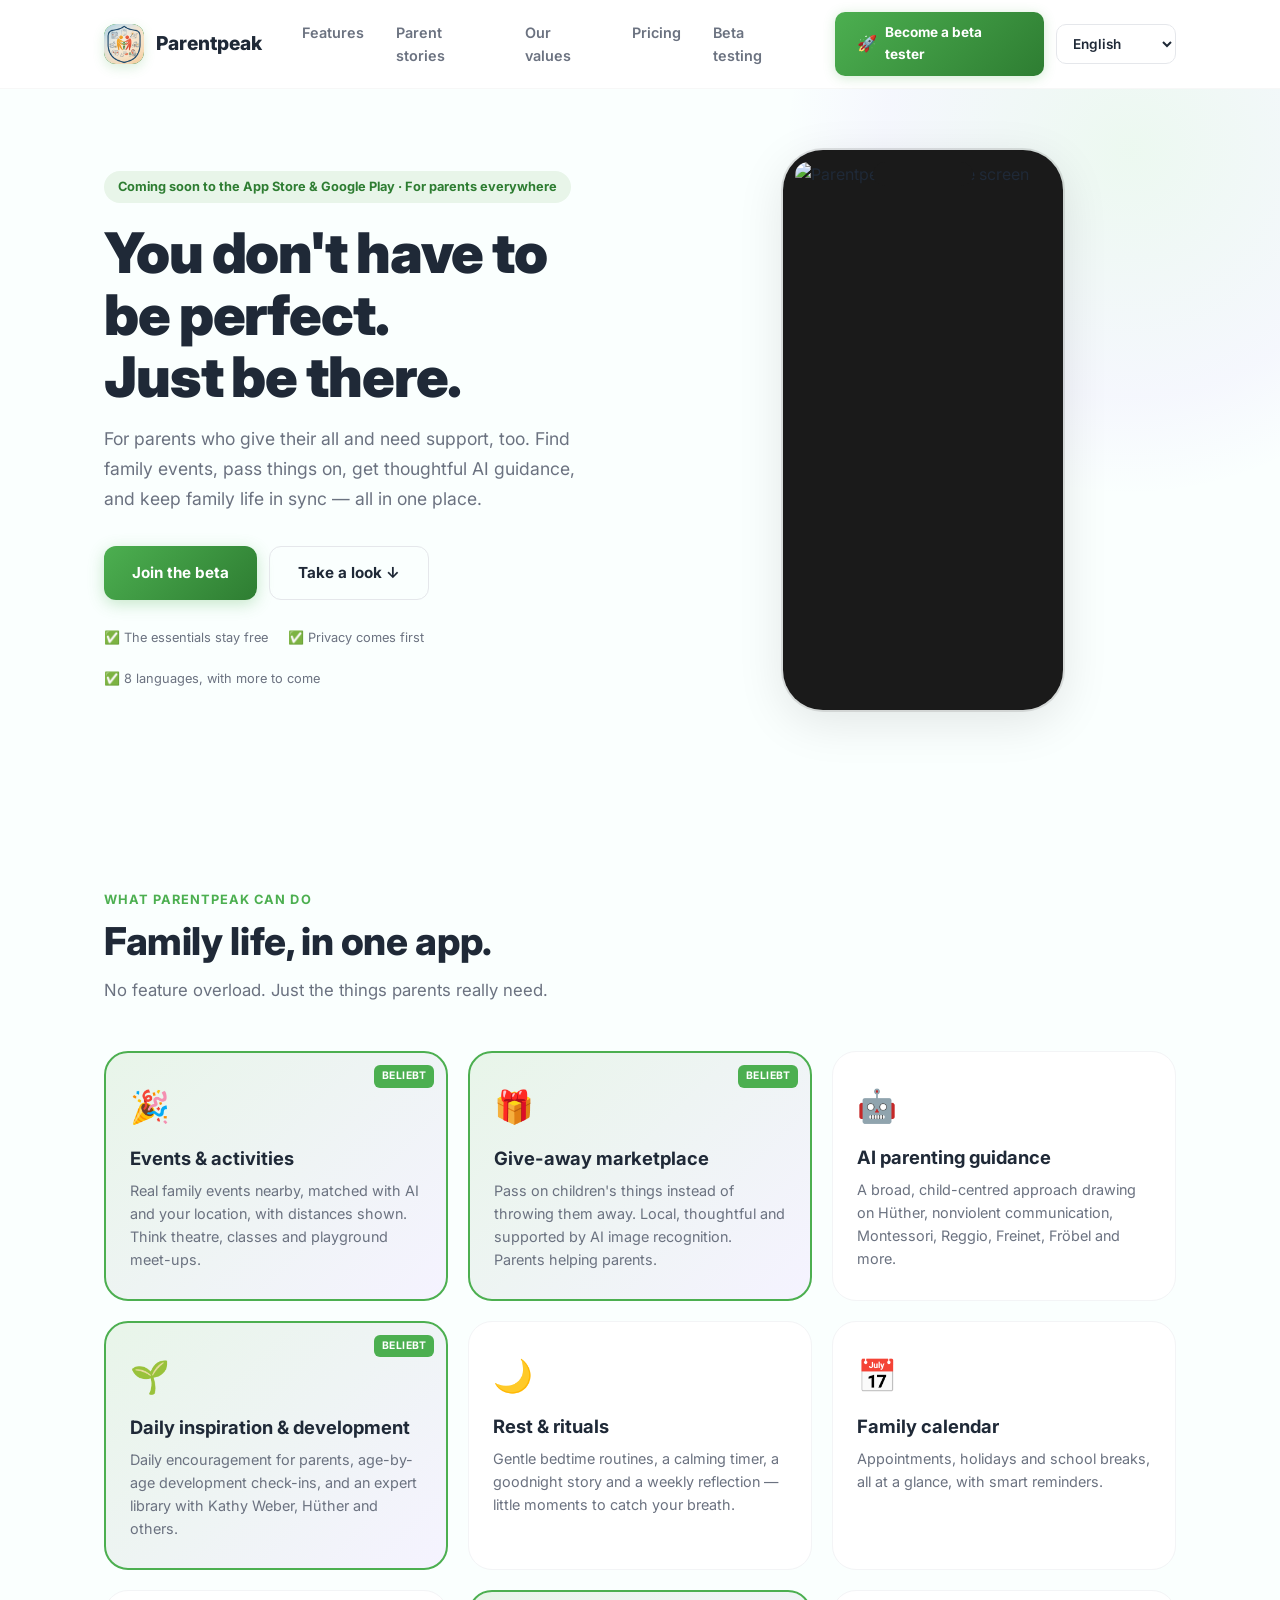
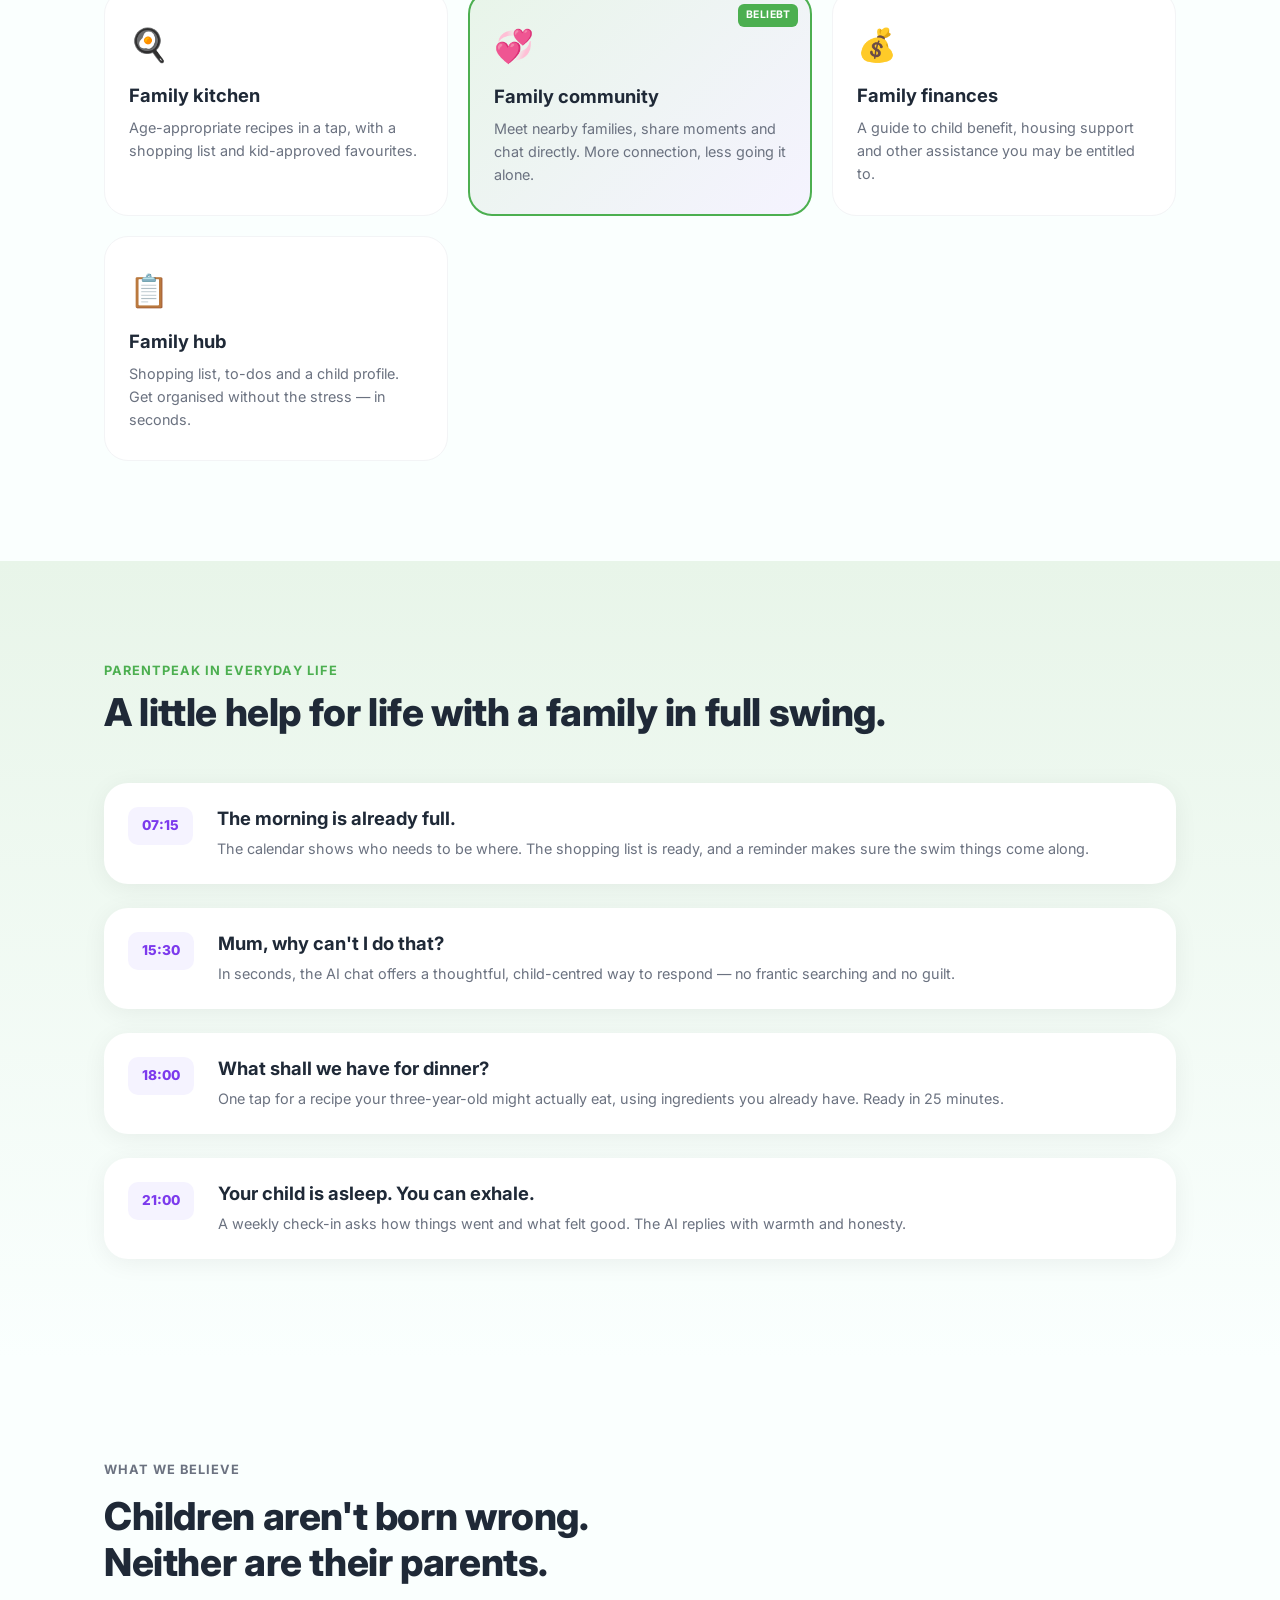
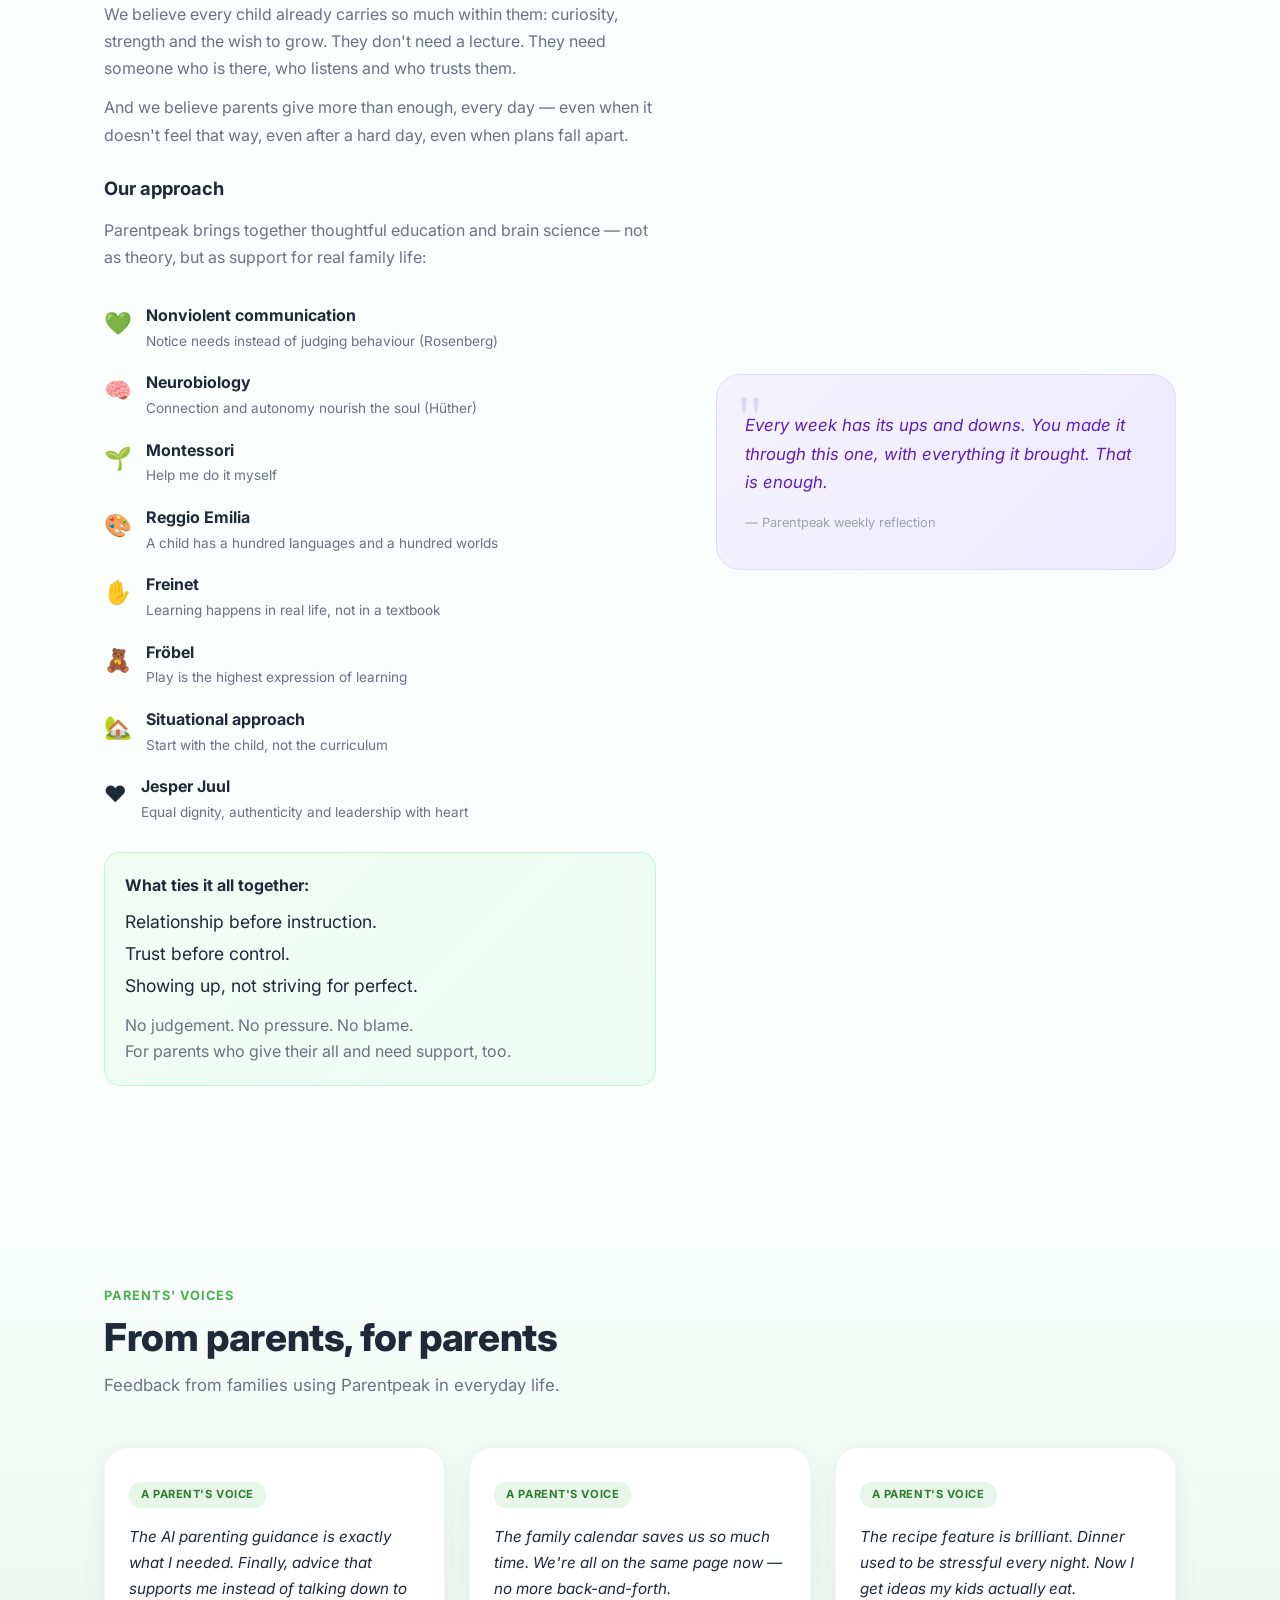
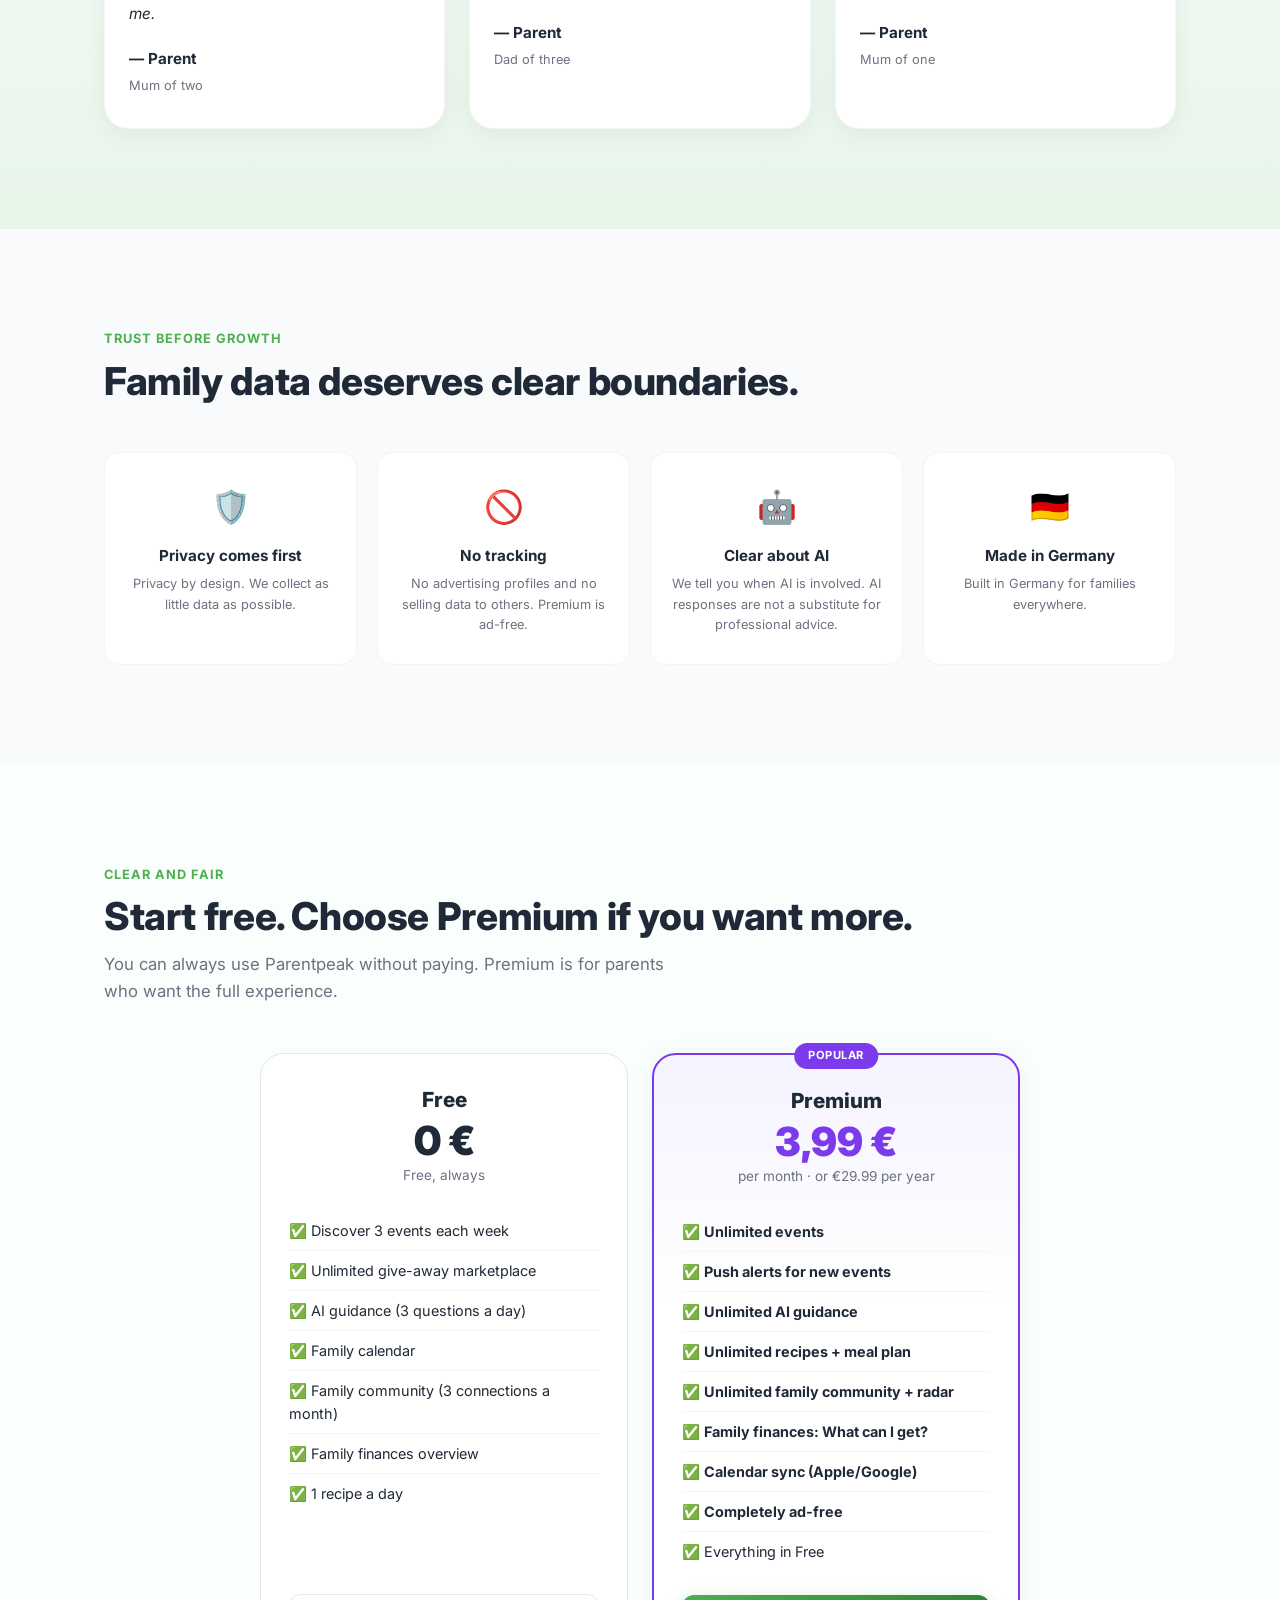
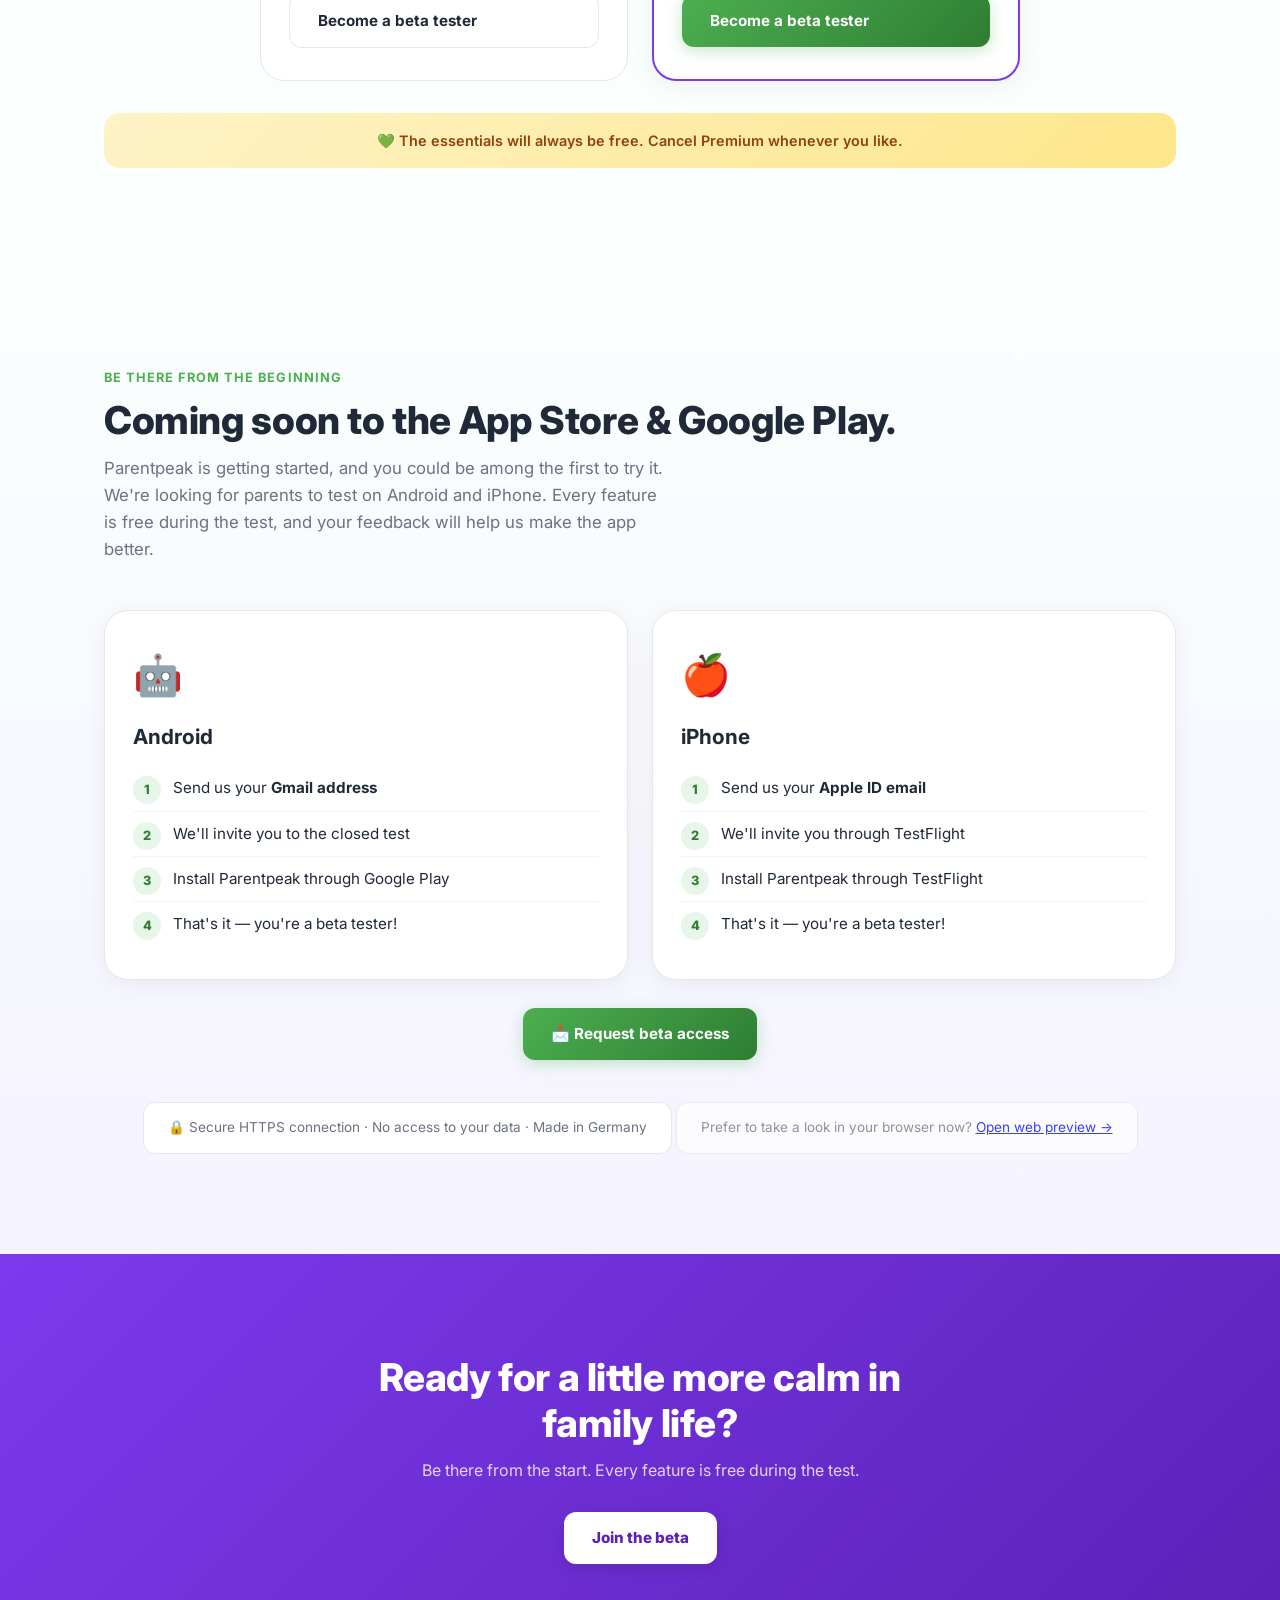
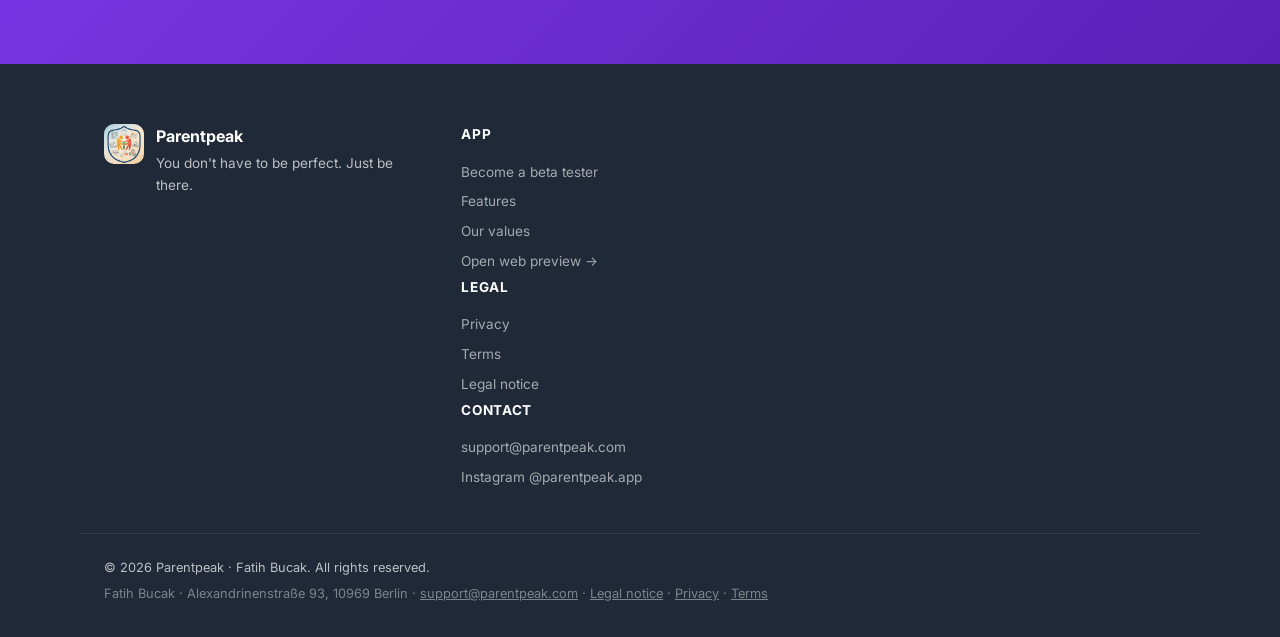
==== commit 46f38401: "Premium-Jahrespreis auf 29,99 € (alle 8 Sprachen)" ====
--- a/index.html
+++ b/index.html
@@ -466,7 +466,7 @@
           <div class="pricing-header">
             <h3>Premium</h3>
             <div class="pricing-price">3,99 €</div>
-            <p class="pricing-period" data-i18n="premium_period">pro Monat &middot; oder 34,99 €/Jahr</p>
+            <p class="pricing-period" data-i18n="premium_period">pro Monat &middot; oder 29,99 €/Jahr</p>
           </div>
           <ul class="pricing-features">
             <li data-i18n="premium_feature_events">✅ <strong>Alle Events unbegrenzt</strong></li>
